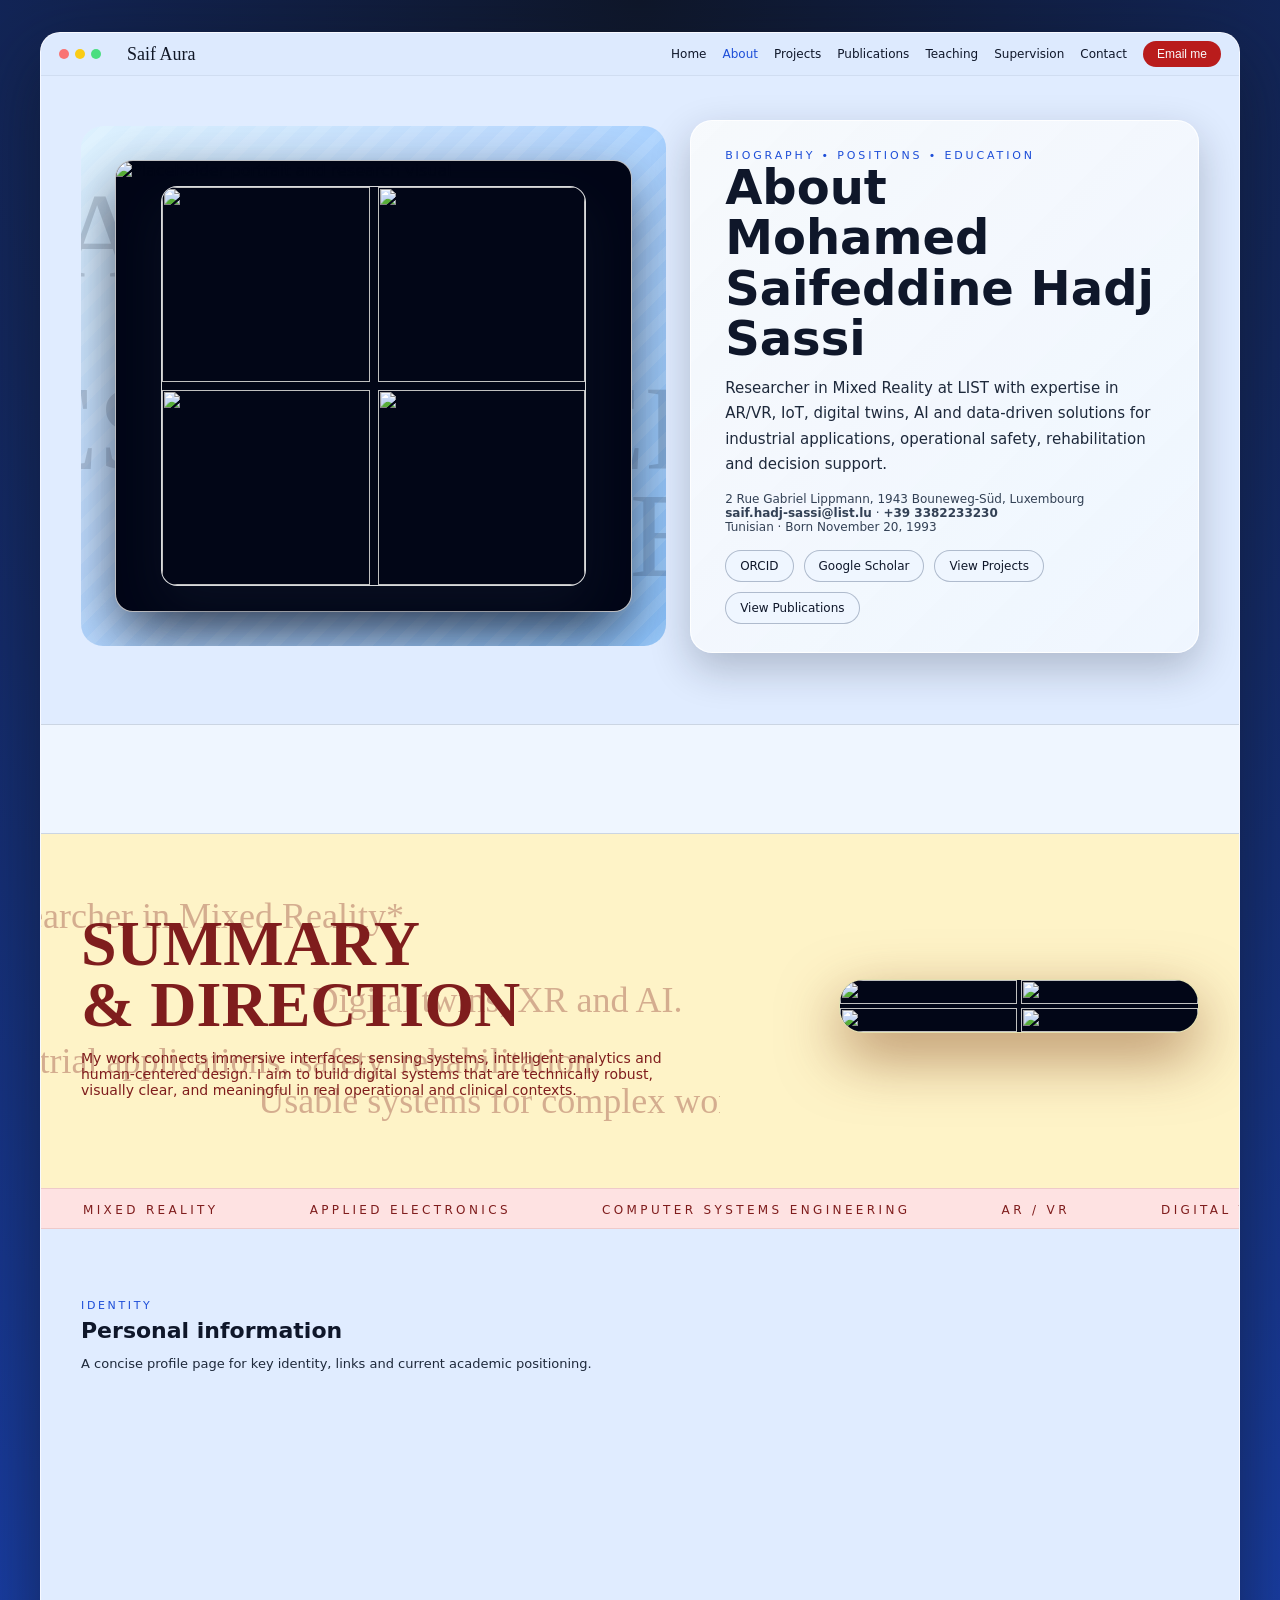
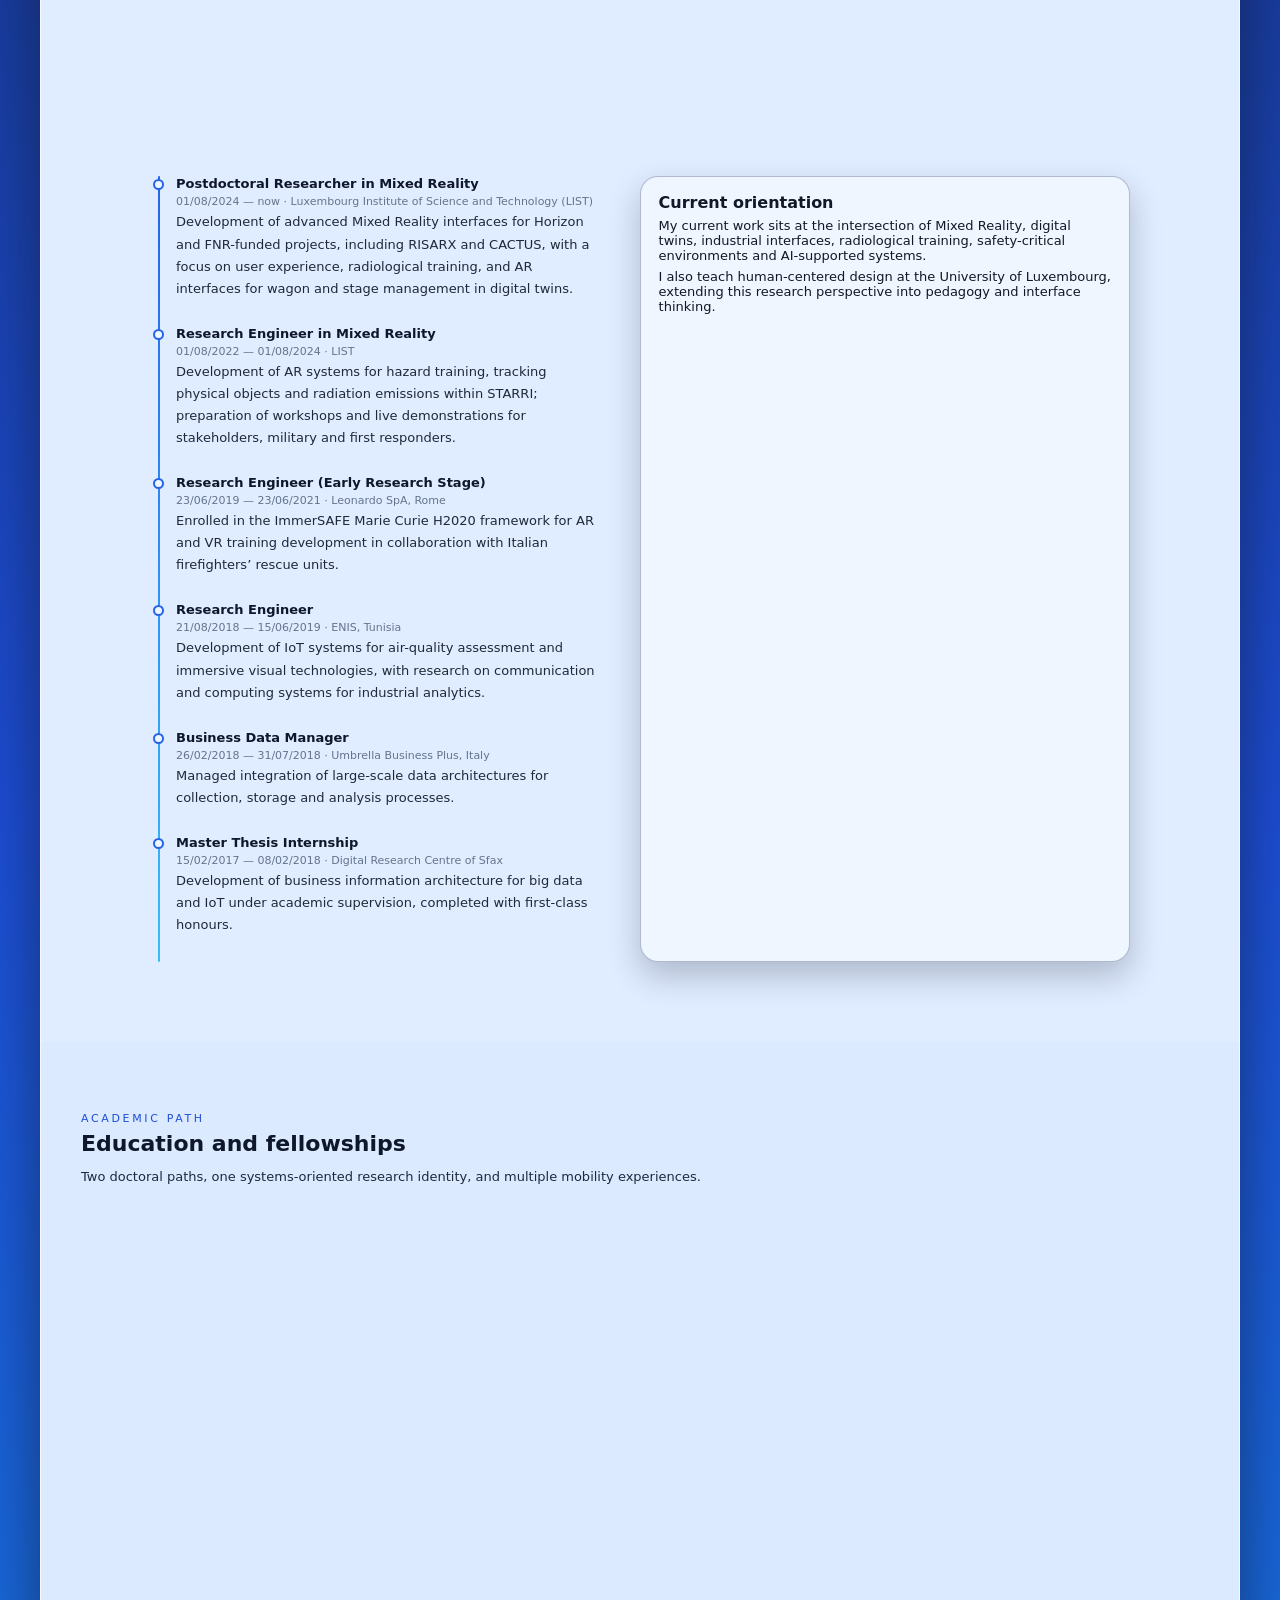
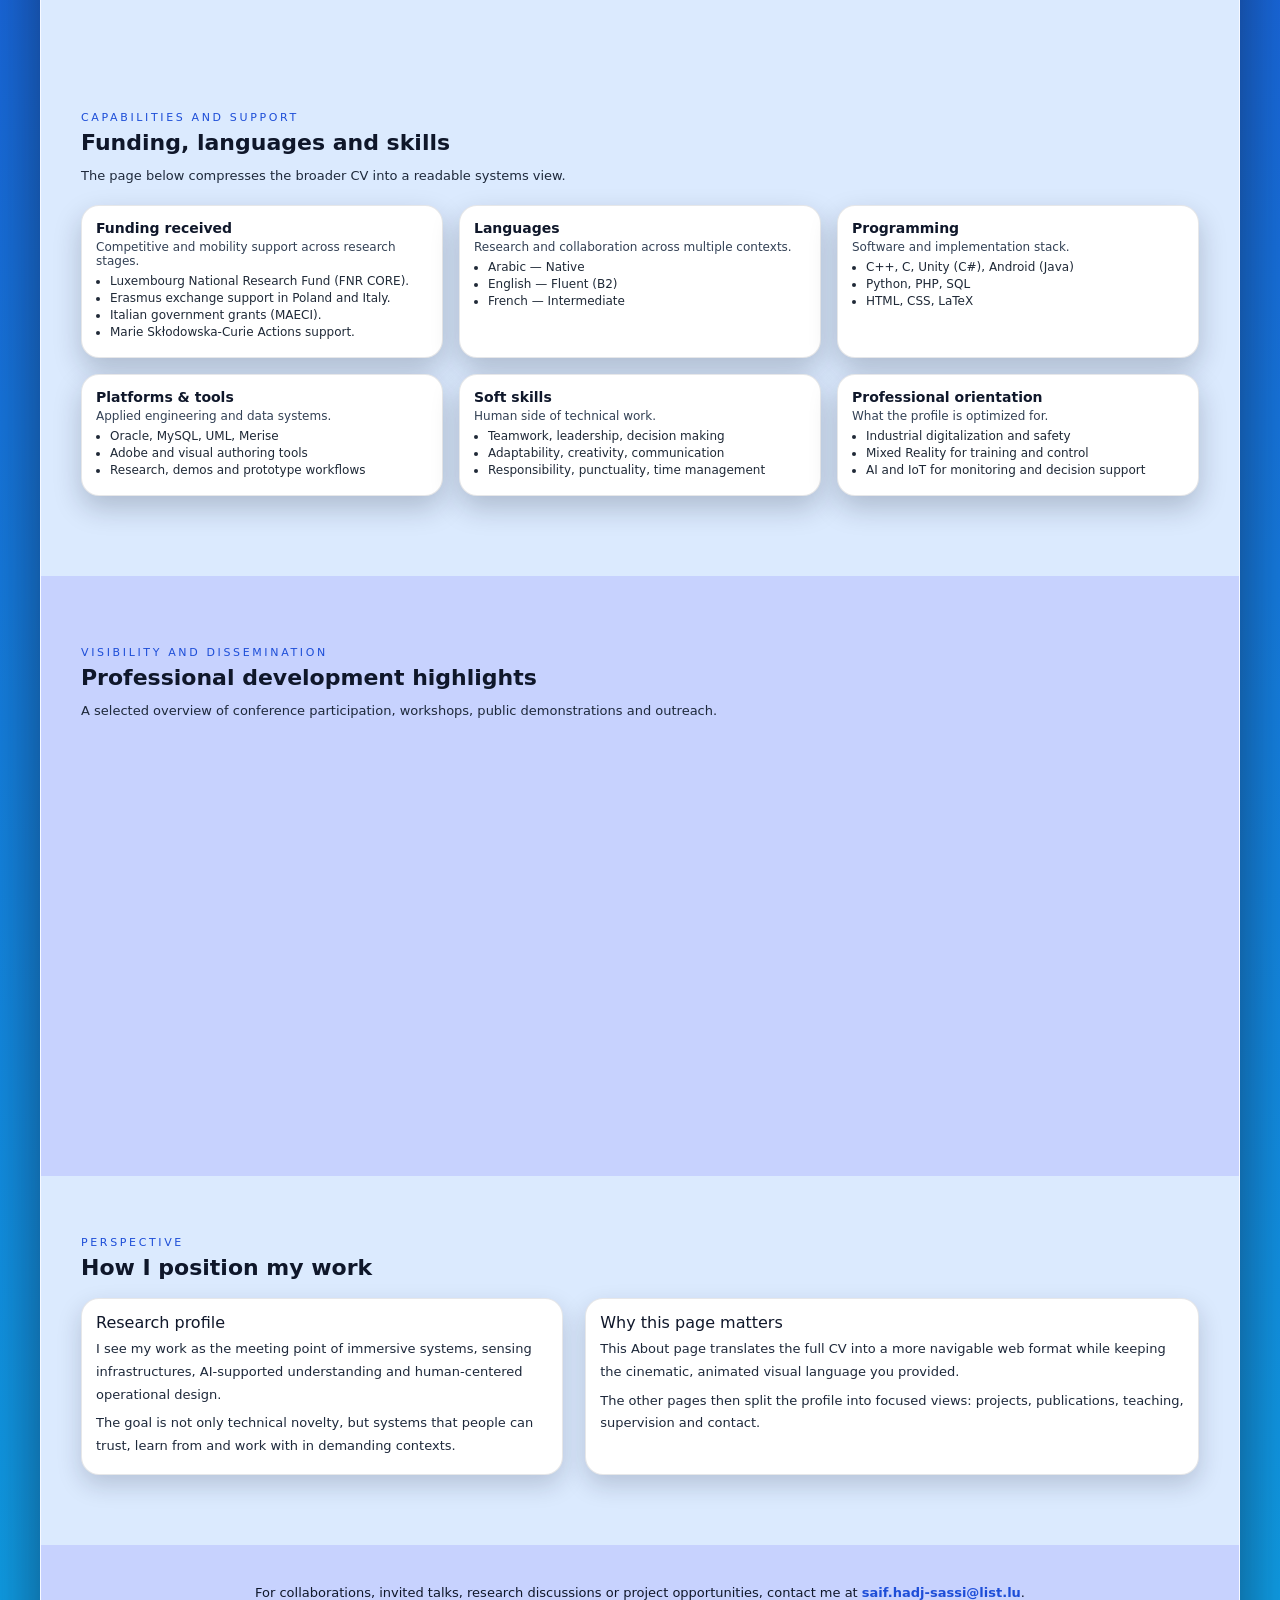
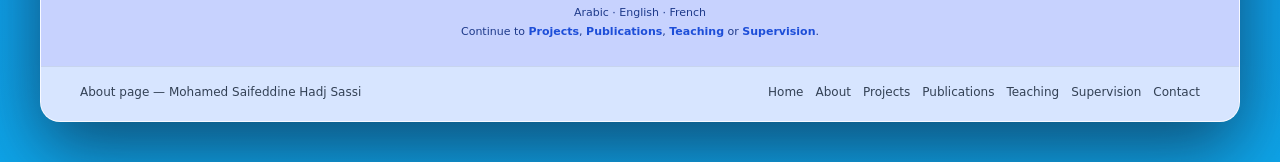
==== about.html @ 0104e34a "Add files via upload" ====
<!DOCTYPE html>
<html lang="en">
<head>
  <meta charset="UTF-8" />
  <title>About — Mohamed Saifeddine Hadj Sassi</title>
  <meta name="viewport" content="width=device-width, initial-scale=1" />
  <meta
    name="description"
    content="About Mohamed Saifeddine Hadj Sassi — biography, positions, education, fellowships, funding, skills, languages and professional development."
  />
  <link rel="stylesheet" href="style.css" />
</head>
<body>
  <div class="app-shell">
    <header>
      <div class="nav-left">
        <div class="window-dots">
          <div class="window-dot"></div>
          <div class="window-dot"></div>
          <div class="window-dot"></div>
        </div>
        <div class="logo">Saif Aura</div>
      </div>

      <div class="nav-right">
        <a class="nav-link" data-page="index.html" href="index.html">Home</a>
        <a class="nav-link active" data-page="about.html" href="about.html">About</a>
        <a class="nav-link" data-page="projects.html" href="projects.html">Projects</a>
        <a class="nav-link" data-page="publications.html" href="publications.html">Publications</a>
        <a class="nav-link" data-page="teaching.html" href="teaching.html">Teaching</a>
        <a class="nav-link" data-page="supervision.html" href="supervision.html">Supervision</a>
        <a class="nav-link" data-page="contact.html" href="contact.html">Contact</a>
        <button class="btn-nav" onclick="window.location.href='mailto:saif.hadj-sassi@list.lu'">Email me</button>
      </div>
    </header>

    <main>
      <!-- ====================================================
           PAGE HERO
      ==================================================== -->
      <section class="page-hero hero-option1">
        <div class="page-hero-inner">
          <div class="page-hero-left">
            <div class="hero-wave"></div>
            <div class="hero-stripes"></div>

            <div class="page-hero-words">
              <span>ABOUT</span>
              <span>RESEARCHER</span>
              <span>XR SYSTEMS</span>
            </div>

            <div class="page-hero-media">
              <img src="https://picsum.photos/1200/900?random=501" alt="Placeholder portrait and research visual" />
            </div>

            <div class="page-hero-collage">
              <img src="https://picsum.photos/600/400?random=502" alt="">
              <img src="https://picsum.photos/600/400?random=503" alt="">
              <img src="https://picsum.photos/600/400?random=504" alt="">
              <img src="https://picsum.photos/600/400?random=505" alt="">
            </div>
          </div>

          <div class="page-hero-right">
            <div class="hero-tag">BIOGRAPHY • POSITIONS • EDUCATION</div>
            <h1 class="page-hero-title">About Mohamed Saifeddine Hadj Sassi</h1>
            <p class="page-hero-subtitle">
              Researcher in Mixed Reality at LIST with expertise in AR/VR, IoT,
              digital twins, AI and data-driven solutions for industrial applications,
              operational safety, rehabilitation and decision support.
            </p>

            <div class="hero-meta" style="margin-top:14px;">
              2 Rue Gabriel Lippmann, 1943 Bouneweg-Süd, Luxembourg<br>
              <strong>saif.hadj-sassi@list.lu</strong> · <strong>+39 3382233230</strong><br>
              Tunisian · Born November 20, 1993
            </div>

            <div class="page-hero-actions">
              <a class="btn-soft" href="https://orcid.org/0000-0002-6147-6921" target="_blank" rel="noreferrer">ORCID</a>
              <a class="btn-soft" href="https://scholar.google.com/citations?user=34ktonkAAAAJ" target="_blank" rel="noreferrer">Google Scholar</a>
              <a class="btn-soft" href="projects.html">View Projects</a>
              <a class="btn-soft" href="publications.html">View Publications</a>
            </div>
          </div>
        </div>
      </section>

      <!-- ====================================================
           METRICS
      ==================================================== -->
      <section class="metric-strip">
        <div class="metric-strip-inner">
          <div class="metric-box reveal">
            <div class="metric-number">2</div>
            <div class="metric-label">PhD Degrees</div>
          </div>
          <div class="metric-box reveal">
            <div class="metric-number">LIST</div>
            <div class="metric-label">Current Institution</div>
          </div>
          <div class="metric-box reveal">
            <div class="metric-number">AR / VR</div>
            <div class="metric-label">Core Expertise</div>
          </div>
          <div class="metric-box reveal">
            <div class="metric-number">EU+</div>
            <div class="metric-label">International Mobility</div>
          </div>
        </div>
      </section>

      <!-- ====================================================
           STILLNESS / SUMMARY
      ==================================================== -->
      <section class="stillness-section">
        <div class="stillness-inner">
          <div class="stillness-text">
            <div class="stillness-bg-lines">
              <span class="bg-line">Researcher in Mixed Reality*</span>
              <span class="bg-line">Digital twins, XR and AI.</span>
              <span class="bg-line">Industrial applications, safety, rehabilitation.</span>
              <span class="bg-line">Usable systems for complex worlds.</span>
            </div>

            <h2 class="stillness-heading">
              SUMMARY<br>&amp; DIRECTION
            </h2>
            <p>
              My work connects immersive interfaces, sensing systems, intelligent analytics and
              human-centered design. I aim to build digital systems that are technically robust,
              visually clear, and meaningful in real operational and clinical contexts.
            </p>
          </div>

          <div class="stillness-collage">
            <div class="stillness-collage-inner">
              <img src="https://picsum.photos/600/600?random=506" alt="">
              <img src="https://picsum.photos/600/600?random=507" alt="">
              <img src="https://picsum.photos/600/600?random=508" alt="">
              <img src="https://picsum.photos/600/600?random=509" alt="">
            </div>
          </div>
        </div>
      </section>

      <!-- ====================================================
           MARQUEE
      ==================================================== -->
      <section class="marquee">
        <div class="marquee-track">
          <span>MIXED REALITY</span>
          <span>APPLIED ELECTRONICS</span>
          <span>COMPUTER SYSTEMS ENGINEERING</span>
          <span>AR / VR</span>
          <span>DIGITAL TWINS</span>
          <span>IOT</span>
          <span>AI</span>
          <span>INDUSTRIAL UX</span>
          <span>REHABILITATION</span>
          <span>SAFETY TRAINING</span>
        </div>
      </section>

      <!-- ====================================================
           PERSONAL INFO
      ==================================================== -->
      <section class="section-wrap">
        <div class="section-inner">
          <div class="section-eyebrow">Identity</div>
          <h2 class="section-title">Personal information</h2>
          <p class="section-sub">
            A concise profile page for key identity, links and current academic positioning.
          </p>

          <div class="content-grid-2">
            <article class="content-card reveal">
              <div class="card-kicker">Personal data</div>
              <h3>Profile</h3>
              <p><strong>Full name:</strong> Mohamed Saifeddine Hadj Sassi</p>
              <p><strong>Date of birth:</strong> November 20, 1993</p>
              <p><strong>Nationality:</strong> Tunisian</p>
              <p><strong>Current address:</strong> 2 Rue Gabriel Lippmann, 1943 Bouneweg-Süd, Luxembourg</p>
            </article>

            <article class="content-card reveal">
              <div class="card-kicker">Academic links</div>
              <h3>Online presence</h3>
              <p><strong>Email:</strong> <a href="mailto:saif.hadj-sassi@list.lu">saif.hadj-sassi@list.lu</a></p>
              <p><strong>Phone:</strong> <a href="tel:+393382233230">+39 3382233230</a></p>
              <p><strong>ORCID:</strong> <a href="https://orcid.org/0000-0002-6147-6921" target="_blank" rel="noreferrer">0000-0002-6147-6921</a></p>
              <p><strong>Google Scholar:</strong> <a href="https://scholar.google.com/citations?user=34ktonkAAAAJ" target="_blank" rel="noreferrer">Scholar profile</a></p>
            </article>
          </div>
        </div>
      </section>

      <!-- ====================================================
           POSITIONS
      ==================================================== -->
      <section class="timeline">
        <div class="timeline-inner">
          <div class="timeline-list">
            <div class="timeline-line"></div>

            <article class="timeline-item">
              <div class="timeline-dot"></div>
              <div class="timeline-title">Postdoctoral Researcher in Mixed Reality</div>
              <div class="timeline-meta">01/08/2024 — now · Luxembourg Institute of Science and Technology (LIST)</div>
              <div class="timeline-body">
                Development of advanced Mixed Reality interfaces for Horizon and FNR-funded projects,
                including RISARX and CACTUS, with a focus on user experience, radiological training,
                and AR interfaces for wagon and stage management in digital twins.
              </div>
            </article>

            <article class="timeline-item">
              <div class="timeline-dot"></div>
              <div class="timeline-title">Research Engineer in Mixed Reality</div>
              <div class="timeline-meta">01/08/2022 — 01/08/2024 · LIST</div>
              <div class="timeline-body">
                Development of AR systems for hazard training, tracking physical objects and radiation emissions
                within STARRI; preparation of workshops and live demonstrations for stakeholders, military and first responders.
              </div>
            </article>

            <article class="timeline-item">
              <div class="timeline-dot"></div>
              <div class="timeline-title">Research Engineer (Early Research Stage)</div>
              <div class="timeline-meta">23/06/2019 — 23/06/2021 · Leonardo SpA, Rome</div>
              <div class="timeline-body">
                Enrolled in the ImmerSAFE Marie Curie H2020 framework for AR and VR training development
                in collaboration with Italian firefighters’ rescue units.
              </div>
            </article>

            <article class="timeline-item">
              <div class="timeline-dot"></div>
              <div class="timeline-title">Research Engineer</div>
              <div class="timeline-meta">21/08/2018 — 15/06/2019 · ENIS, Tunisia</div>
              <div class="timeline-body">
                Development of IoT systems for air-quality assessment and immersive visual technologies,
                with research on communication and computing systems for industrial analytics.
              </div>
            </article>

            <article class="timeline-item">
              <div class="timeline-dot"></div>
              <div class="timeline-title">Business Data Manager</div>
              <div class="timeline-meta">26/02/2018 — 31/07/2018 · Umbrella Business Plus, Italy</div>
              <div class="timeline-body">
                Managed integration of large-scale data architectures for collection, storage and analysis processes.
              </div>
            </article>

            <article class="timeline-item">
              <div class="timeline-dot"></div>
              <div class="timeline-title">Master Thesis Internship</div>
              <div class="timeline-meta">15/02/2017 — 08/02/2018 · Digital Research Centre of Sfax</div>
              <div class="timeline-body">
                Development of business information architecture for big data and IoT under academic supervision,
                completed with first-class honours.
              </div>
            </article>
          </div>

          <aside class="timeline-aside">
            <h3>Current orientation</h3>
            <p>
              My current work sits at the intersection of Mixed Reality, digital twins,
              industrial interfaces, radiological training, safety-critical environments and AI-supported systems.
            </p>
            <p>
              I also teach human-centered design at the University of Luxembourg,
              extending this research perspective into pedagogy and interface thinking.
            </p>
          </aside>
        </div>
      </section>

      <!-- ====================================================
           EDUCATION & FELLOWSHIPS
      ==================================================== -->
      <section class="section-wrap alt-blue">
        <div class="section-inner">
          <div class="section-eyebrow">Academic path</div>
          <h2 class="section-title">Education and fellowships</h2>
          <p class="section-sub">
            Two doctoral paths, one systems-oriented research identity, and multiple mobility experiences.
          </p>

          <div class="content-grid-2">
            <article class="content-card reveal">
              <div class="card-kicker">Education</div>
              <h3>Doctoral and university studies</h3>
              <ul>
                <li><strong>PhD in Applied Electronics</strong> — University Roma Tre, Rome (2019–2023), topic: AR/VR systems in operative control rooms.</li>
                <li><strong>PhD in Computer Systems Engineering</strong> — University of Sfax (2018–2024), topic: IoT systems for indoor air-quality monitoring and assessment.</li>
                <li><strong>Master’s Degree in Enterprise Systems Engineering</strong> — High Institute of Computer Science and Multimedia of Sfax (2015–2018), first rank in graduating class.</li>
                <li><strong>Bachelor’s Degree in Computer Science and Multimedia</strong> — High Institute of Computer Science and Multimedia of Sfax (2012–2015).</li>
                <li><strong>Baccalaureate: Mathematics</strong> — Magida Boulila High School, Sfax (2009–2012).</li>
              </ul>
            </article>

            <article class="content-card reveal">
              <div class="card-kicker">Fellowships & mobility</div>
              <h3>International academic experiences</h3>
              <ul>
                <li><strong>Visiting Researcher</strong> — NTNU, Norway (2021), guidelines for AR/VR training systems for first responders.</li>
                <li><strong>Erasmus+ Exchange</strong> — Università degli Studi di Messina, Italy (2018).</li>
                <li><strong>Erasmus+ Exchange</strong> — Lublin University of Technology, Poland (2016–2017).</li>
              </ul>
              <div class="card-meta">
                These experiences shaped a research profile built across Luxembourg, Italy, Tunisia, Norway and Poland.
              </div>
            </article>
          </div>
        </div>
      </section>

      <!-- ====================================================
           FUNDING / LANGUAGES / SKILLS
      ==================================================== -->
      <section class="skills">
        <div class="skills-inner">
          <div class="section-eyebrow">Capabilities and support</div>
          <h2 class="section-title">Funding, languages and skills</h2>
          <p class="section-sub">
            The page below compresses the broader CV into a readable systems view.
          </p>

          <div class="skills-grid">
            <article class="skill-card">
              <div class="skill-title">Funding received</div>
              <div class="skill-sub">Competitive and mobility support across research stages.</div>
              <ul class="skill-bullets">
                <li>Luxembourg National Research Fund (FNR CORE).</li>
                <li>Erasmus exchange support in Poland and Italy.</li>
                <li>Italian government grants (MAECI).</li>
                <li>Marie Skłodowska-Curie Actions support.</li>
              </ul>
            </article>

            <article class="skill-card">
              <div class="skill-title">Languages</div>
              <div class="skill-sub">Research and collaboration across multiple contexts.</div>
              <ul class="skill-bullets">
                <li>Arabic — Native</li>
                <li>English — Fluent (B2)</li>
                <li>French — Intermediate</li>
              </ul>
            </article>

            <article class="skill-card">
              <div class="skill-title">Programming</div>
              <div class="skill-sub">Software and implementation stack.</div>
              <ul class="skill-bullets">
                <li>C++, C, Unity (C#), Android (Java)</li>
                <li>Python, PHP, SQL</li>
                <li>HTML, CSS, LaTeX</li>
              </ul>
            </article>

            <article class="skill-card">
              <div class="skill-title">Platforms & tools</div>
              <div class="skill-sub">Applied engineering and data systems.</div>
              <ul class="skill-bullets">
                <li>Oracle, MySQL, UML, Merise</li>
                <li>Adobe and visual authoring tools</li>
                <li>Research, demos and prototype workflows</li>
              </ul>
            </article>

            <article class="skill-card">
              <div class="skill-title">Soft skills</div>
              <div class="skill-sub">Human side of technical work.</div>
              <ul class="skill-bullets">
                <li>Teamwork, leadership, decision making</li>
                <li>Adaptability, creativity, communication</li>
                <li>Responsibility, punctuality, time management</li>
              </ul>
            </article>

            <article class="skill-card">
              <div class="skill-title">Professional orientation</div>
              <div class="skill-sub">What the profile is optimized for.</div>
              <ul class="skill-bullets">
                <li>Industrial digitalization and safety</li>
                <li>Mixed Reality for training and control</li>
                <li>AI and IoT for monitoring and decision support</li>
              </ul>
            </article>
          </div>
        </div>
      </section>

      <!-- ====================================================
           PROFESSIONAL DEVELOPMENT
      ==================================================== -->
      <section class="section-wrap alt-purple">
        <div class="section-inner">
          <div class="section-eyebrow">Visibility and dissemination</div>
          <h2 class="section-title">Professional development highlights</h2>
          <p class="section-sub">
            A selected overview of conference participation, workshops, public demonstrations and outreach.
          </p>

          <div class="list-stack">
            <article class="list-card reveal">
              <div class="list-card-title">Recent presentations and public-facing events</div>
              <div class="list-card-body">
                Presented sustainable smart house using AR at EduTrends in Luxembourg,
                serious-game AR work at the Science Festival, and RISARX at the Estonian Academy of Security Sciences.
              </div>
            </article>

            <article class="list-card reveal">
              <div class="list-card-title">Conference and workshop activity</div>
              <div class="list-card-body">
                Participation and presentations across IEEE VR, IWCMC, AICCSA, KES, ISNCC,
                EUVIP, TrainingXR, signal-processing summer schools and engineering education workshops.
              </div>
            </article>

            <article class="list-card reveal">
              <div class="list-card-title">Broader dissemination profile</div>
              <div class="list-card-body">
                Experience presenting research in fully virtual and in-person events across Europe,
                the Middle East and North Africa, combining technical dissemination with public engagement.
              </div>
            </article>
          </div>
        </div>
      </section>

      <!-- ====================================================
           EXTRAS
      ==================================================== -->
      <section class="extras">
        <div class="extras-inner">
          <div class="section-eyebrow">Perspective</div>
          <h2 class="section-title">How I position my work</h2>

          <div class="extras-grid">
            <article class="extras-box">
              <div class="extras-title">Research profile</div>
              <div class="extras-body">
                <p>
                  I see my work as the meeting point of immersive systems, sensing infrastructures,
                  AI-supported understanding and human-centered operational design.
                </p>
                <p>
                  The goal is not only technical novelty, but systems that people can trust,
                  learn from and work with in demanding contexts.
                </p>
              </div>
            </article>

            <article class="extras-box">
              <div class="extras-title">Why this page matters</div>
              <div class="extras-body">
                <p>
                  This About page translates the full CV into a more navigable web format while
                  keeping the cinematic, animated visual language you provided.
                </p>
                <p>
                  The other pages then split the profile into focused views: projects,
                  publications, teaching, supervision and contact.
                </p>
              </div>
            </article>
          </div>
        </div>
      </section>

      <!-- ====================================================
           CONTACT
      ==================================================== -->
      <section class="contact">
        <p>
          For collaborations, invited talks, research discussions or project opportunities,
          contact me at <a href="mailto:saif.hadj-sassi@list.lu">saif.hadj-sassi@list.lu</a>.
        </p>
        <p class="lang">Arabic · English · French</p>
        <p class="lang">
          Continue to <a href="projects.html">Projects</a>, <a href="publications.html">Publications</a>,
          <a href="teaching.html">Teaching</a> or <a href="supervision.html">Supervision</a>.
        </p>
      </section>
    </main>

    <footer class="site-footer">
      <div class="site-footer-inner">
        <div>
          About page — Mohamed Saifeddine Hadj Sassi
        </div>
        <div class="site-footer-nav">
          <a href="index.html">Home</a>
          <a href="about.html">About</a>
          <a href="projects.html">Projects</a>
          <a href="publications.html">Publications</a>
          <a href="teaching.html">Teaching</a>
          <a href="supervision.html">Supervision</a>
          <a href="contact.html">Contact</a>
        </div>
      </div>
    </footer>
  </div>

  <script src="https://cdnjs.cloudflare.com/ajax/libs/gsap/3.12.5/gsap.min.js"></script>
  <script src="https://cdnjs.cloudflare.com/ajax/libs/gsap/3.12.5/ScrollTrigger.min.js"></script>
  <script src="script.js"></script>
</body>
</html>
---- style.css ----
:root {
  --bg-alt: #e4f0ff;
  --accent: #2563eb;
  --accent-2: #1d4ed8;
  --text: #020617;
  --muted: #64748b;
  --card: #ffffff;
  --radius: 18px;
  --border-soft: rgba(15,23,42,0.1);
  --shell: #e5edff;
  --shell-top: #ddeafe;
  --section-blue: #e0ecff;
  --section-blue-2: #dbeafe;
  --section-purple: #c7d2fe;
  --section-warm: #fef3c7;
  --section-pink: #fee2e2;
  --danger: #b91c1c;
  --shadow-lg: 0 26px 70px rgba(15,23,42,0.6);
  --shadow-md: 0 18px 45px rgba(15,23,42,0.3);
  --shadow-sm: 0 10px 24px rgba(15,23,42,0.18);
}

* {
  margin: 0;
  padding: 0;
  box-sizing: border-box;
}

html { scroll-behavior: smooth; }

body {
  font-family: system-ui, -apple-system, BlinkMacSystemFont, "Segoe UI", sans-serif;
  background: radial-gradient(circle at top, #0f172a, #1d4ed8, #0ea5e9);
  color: var(--text);
  overflow-x: hidden;
}

a {
  color: inherit;
  text-decoration: none;
}

img,
video {
  max-width: 100%;
  display: block;
}

/* --------- Shell / fake window ---------- */

.app-shell {
  max-width: 1200px;
  margin: 32px auto 40px;
  border-radius: 20px;
  background: var(--shell);
  border: 1px solid rgba(255,255,255,0.7);
  box-shadow: var(--shadow-lg);
  overflow: hidden;
}

header {
  background: var(--shell-top);
  border-bottom: 1px solid rgba(15,23,42,0.06);
  padding: 8px 18px;
  display: flex;
  align-items: center;
  justify-content: space-between;
  font-size: 13px;
  position: sticky;
  top: 0;
  z-index: 50;
}

.window-dots {
  display: flex;
  gap: 6px;
  margin-right: 10px;
}

.window-dot {
  width: 10px;
  height: 10px;
  border-radius: 50%;
  background: #f97373;
}

.window-dot:nth-child(2) { background: #facc15; }
.window-dot:nth-child(3) { background: #4ade80; }

.nav-left,
.nav-right {
  display: flex;
  align-items: center;
  gap: 16px;
}

.logo {
  font-family: "Georgia", serif;
  font-size: 18px;
  color: #111827;
}

.nav-link {
  cursor: pointer;
  color: #0f172a;
  font-size: 12px;
  transition: 0.25s ease;
}

.nav-link:hover,
.nav-link.active {
  color: var(--accent-2);
}

.btn-nav {
  padding: 6px 14px;
  border-radius: 999px;
  border: none;
  cursor: pointer;
  font-size: 12px;
  background: var(--danger);
  color: #f9fafb;
  transition: 0.25s ease;
}

.btn-nav:hover {
  transform: translateY(-1px);
  filter: brightness(1.03);
}

main {
  background: var(--shell);
}

/* =========================================================
   GENERIC HERO LAYOUT (kept from your template)
========================================================= */

.hero-section {
  position: relative;
  height: 100vh;
  overflow: hidden;
  background: var(--section-blue);
}

.hero-inner {
  position: absolute;
  inset: 0;
  padding: 40px;
  display: grid;
  grid-template-columns: minmax(0, 1.2fr) minmax(0, 1.1fr);
  gap: 24px;
  align-items: center;
}

.hero-left {
  position: relative;
  height: 100%;
  overflow: hidden;
}

.hero-wave {
  position: absolute;
  inset: 0;
  background-image: radial-gradient(circle at 0 0, #e0f2fe 0, #bfdbfe 40%, #93c5fd 70%, #e0f2fe 100%);
  background-size: 140% 140%;
  filter: saturate(1.1);
}

.hero-stripes {
  position: absolute;
  inset: -18%;
  background-image:
    repeating-linear-gradient(
      135deg,
      rgba(255,255,255,0.32) 0,
      rgba(255,255,255,0.32) 10px,
      transparent 10px,
      transparent 22px
    );
  mix-blend-mode: soft-light;
  opacity: 0.7;
}

.hero-bg-words {
  position: absolute;
  inset: 0;
  pointer-events: none;
  overflow: hidden;
  font-family: "Georgia", serif;
  color: rgba(15,23,42,0.74);
  opacity: 0.22;
}

.hero-bg-words span {
  position: absolute;
  font-size: clamp(72px, 17vw, 130px);
  white-space: nowrap;
}

/* different placements so they feel like a maze */
.hero-option1 .hero-bg-words span:nth-child(1) { top: 8%; left: -4%; }
.hero-option1 .hero-bg-words span:nth-child(2) { top: 52%; left: 15%; }
.hero-option1 .hero-bg-words span:nth-child(3) { top: 30%; right: -12%; }

.hero-option2 .hero-bg-words span:nth-child(1) { top: 6%; left: -10%; }
.hero-option2 .hero-bg-words span:nth-child(2) { top: 50%; right: -18%; }
.hero-option2 .hero-bg-words span:nth-child(3) { top: 78%; left: 5%; }

.hero-option3 .hero-bg-words span:nth-child(1) { top: 10%; right: -6%; }
.hero-option3 .hero-bg-words span:nth-child(2) { top: 40%; left: -14%; }
.hero-option3 .hero-bg-words span:nth-child(3) { top: 75%; right: -18%; }

.hero-main-media {
  position: absolute;
  inset: 40px;
  border-radius: 18px;
  overflow: hidden;
  border: 1px solid rgba(255,255,255,0.75);
  box-shadow: 0 24px 55px rgba(15,23,42,0.65);
  background: #020617;
  transform-origin: center center;
}

.hero-main-media img,
.hero-main-media video {
  width: 100%;
  height: 100%;
  object-fit: cover;
  display: block;
}

.hero-grid-frame {
  position: absolute;
  inset: 55px 100px;
  display: grid;
  grid-template-columns: repeat(2, 1fr);
  grid-template-rows: repeat(2, 1fr);
  gap: 8px;
  border-radius: 16px;
  overflow: hidden;
  border: 1px solid rgba(255,255,255,0.9);
  box-shadow: 0 24px 55px rgba(15,23,42,0.7);
  background: #020617;
  opacity: 0;
  transform: scale(0.6) translateY(40px);
  z-index: 5;
}

.hero-grid-frame img {
  width: 100%;
  height: 100%;
  object-fit: cover;
  display: block;
}

.hero-right {
  position: relative;
  padding: 28px 34px;
  display: flex;
  flex-direction: column;
  gap: 12px;
  max-width: 520px;
  margin-left: auto;
  background: linear-gradient(135deg, rgba(248,250,252,0.9), rgba(239,246,255,0.98));
  border-radius: 22px;
  border: 1px solid rgba(255,255,255,0.9);
  box-shadow: 0 16px 40px rgba(15,23,42,0.24);
  z-index: 10;
}

.hero-tag {
  font-size: 11px;
  letter-spacing: 0.26em;
  text-transform: uppercase;
  color: var(--accent-2);
}

.hero-title {
  font-size: clamp(22px, 3vw, 26px);
  line-height: 1.25;
  color: #0f172a;
}

.hero-body {
  font-size: 14px;
  color: #1e293b;
}

.hero-meta {
  font-size: 12px;
  color: #334155;
}

.hero-chips {
  display: flex;
  flex-wrap: wrap;
  gap: 8px;
  margin-top: 4px;
}

.chip {
  font-size: 11px;
  padding: 4px 10px;
  border-radius: 999px;
  border: 1px solid rgba(148,163,184,0.7);
  background: #eff6ff;
  color: #0f172a;
}

.hero-scroll-hint {
  display: inline-flex;
  align-items: center;
  gap: 8px;
  margin-top: 10px;
  font-size: 12px;
  color: #0f172a;
}

.hero-scroll-circle {
  width: 26px;
  height: 26px;
  border-radius: 999px;
  border: 1px solid #9f1239;
  display: flex;
  align-items: center;
  justify-content: center;
  font-size: 16px;
  color: #9f1239;
}

/* =========================================================
   PAGE HERO (for about/projects/publications/teaching/supervision/contact)
========================================================= */

.page-hero {
  position: relative;
  min-height: 72vh;
  overflow: hidden;
  background: var(--section-blue);
}

.page-hero-inner {
  position: relative;
  padding: 44px 40px 50px;
  display: grid;
  grid-template-columns: minmax(0, 1.15fr) minmax(0, 1fr);
  gap: 24px;
  align-items: center;
}

.page-hero-left {
  position: relative;
  min-height: 520px;
  overflow: hidden;
  border-radius: 22px;
}

.page-hero-right {
  position: relative;
  padding: 28px 34px;
  background: linear-gradient(135deg, rgba(248,250,252,0.92), rgba(239,246,255,0.98));
  border-radius: 22px;
  border: 1px solid rgba(255,255,255,0.9);
  box-shadow: 0 16px 40px rgba(15,23,42,0.24);
  z-index: 10;
}

.page-hero-title {
  font-size: clamp(28px, 4vw, 48px);
  line-height: 1.05;
  color: #0f172a;
  margin-bottom: 12px;
}

.page-hero-subtitle {
  font-size: 15px;
  color: #1e293b;
  line-height: 1.7;
}

.page-hero-media {
  position: absolute;
  inset: 34px;
  border-radius: 18px;
  overflow: hidden;
  border: 1px solid rgba(255,255,255,0.75);
  box-shadow: 0 24px 55px rgba(15,23,42,0.65);
  background: #020617;
}

.page-hero-media img,
.page-hero-media video {
  width: 100%;
  height: 100%;
  object-fit: cover;
}

.page-hero-collage {
  position: absolute;
  inset: 60px 80px;
  display: grid;
  grid-template-columns: repeat(2,1fr);
  grid-template-rows: repeat(2,1fr);
  gap: 8px;
  border-radius: 16px;
  overflow: hidden;
  border: 1px solid rgba(255,255,255,0.85);
  box-shadow: 0 20px 50px rgba(15,23,42,0.55);
  background: #020617;
}

.page-hero-collage img {
  width: 100%;
  height: 100%;
  object-fit: cover;
}

.page-hero-words {
  position: absolute;
  inset: 0;
  pointer-events: none;
  overflow: hidden;
  font-family: "Georgia", serif;
  color: rgba(15,23,42,0.74);
  opacity: 0.22;
}

.page-hero-words span {
  position: absolute;
  font-size: clamp(70px, 14vw, 120px);
  white-space: nowrap;
}

.page-hero-words span:nth-child(1) { top: 8%; left: -4%; }
.page-hero-words span:nth-child(2) { top: 45%; right: -10%; }
.page-hero-words span:nth-child(3) { bottom: 8%; left: 10%; }

.page-hero-actions {
  display: flex;
  flex-wrap: wrap;
  gap: 10px;
  margin-top: 16px;
}

.btn-soft {
  display: inline-flex;
  align-items: center;
  justify-content: center;
  padding: 8px 14px;
  border-radius: 999px;
  font-size: 12px;
  border: 1px solid rgba(148,163,184,0.7);
  background: #eff6ff;
  color: #0f172a;
}

.btn-soft:hover {
  background: #dbeafe;
}

/* ---------------- FIRST TRANSITION SECTION ---------------- */

.stillness-section {
  position: relative;
  background: var(--section-warm);
  padding: 80px 40px 90px;
  overflow: hidden;
}

.stillness-inner {
  max-width: 1120px;
  margin: 0 auto;
  display: grid;
  grid-template-columns: minmax(0, 1.25fr) minmax(0, 1fr);
  gap: 40px;
  align-items: center;
}

.stillness-text {
  position: relative;
  font-family: "Georgia", serif;
  color: #7f1d1d;
}

.stillness-text h2 {
  font-size: clamp(40px, 6vw, 64px);
  line-height: 0.95;
  margin-bottom: 14px;
}

.stillness-text p {
  font-family: system-ui, -apple-system, BlinkMacSystemFont, "Segoe UI", sans-serif;
  font-size: 14px;
  color: #7f1d1d;
}

.stillness-bg-lines {
  position: absolute;
  inset: -40px;
  pointer-events: none;
  overflow: hidden;
  font-family: "Georgia", serif;
  color: #7f1d1d;
  opacity: 0.32;
}

.stillness-bg-lines span {
  position: absolute;
  white-space: nowrap;
  font-size: clamp(26px, 3.3vw, 36px);
}

.stillness-bg-lines span:nth-child(1) { top: 8%; left: -10%; }
.stillness-bg-lines span:nth-child(2) { top: 40%; left: 40%; }
.stillness-bg-lines span:nth-child(3) { top: 63%; left: -12%; }
.stillness-bg-lines span:nth-child(4) { top: 78%; left: 32%; }

.stillness-collage {
  position: relative;
  width: min(360px, 90vw);
  margin-left: auto;
  border-radius: 24px;
  overflow: hidden;
  box-shadow: 0 22px 60px rgba(120,53,15,0.55);
  border: 1px solid rgba(254,249,195,0.9);
  background: #020617;
  z-index: 5;
}

.stillness-collage-inner {
  display: grid;
  grid-template-columns: repeat(2,1fr);
  grid-template-rows: repeat(2,1fr);
  gap: 4px;
}

.stillness-collage-inner img {
  width: 100%;
  height: 100%;
  display: block;
  object-fit: cover;
}

/* ---- MARQUEE ---- */

.marquee {
  background: var(--section-pink);
  border-top: 1px solid rgba(127,29,29,0.12);
  border-bottom: 1px solid rgba(127,29,29,0.12);
  padding: 10px 0;
  overflow: hidden;
  white-space: nowrap;
  position: relative;
}

.marquee-track {
  display: inline-block;
  font-size: 12px;
  letter-spacing: 0.28em;
  text-transform: uppercase;
  color: #7f1d1d;
}

.marquee-track span {
  padding: 0 42px;
}

/* ---- GENERIC CONTENT SECTIONS ---- */

.section-wrap {
  padding: 70px 40px 90px;
  background: var(--section-blue);
}

.section-wrap.alt-blue {
  background: var(--section-blue-2);
}

.section-wrap.alt-purple {
  background: var(--section-purple);
}

.section-wrap.alt-warm {
  background: var(--section-warm);
}

.section-inner {
  max-width: 1120px;
  margin: 0 auto;
}

.section-eyebrow {
  font-size: 11px;
  letter-spacing: 0.24em;
  text-transform: uppercase;
  color: var(--accent-2);
  margin-bottom: 6px;
}

.section-title {
  font-size: 22px;
  margin-bottom: 10px;
  color: #0f172a;
}

.section-sub {
  font-size: 13px;
  color: #1e293b;
  max-width: 700px;
  line-height: 1.7;
}

.content-grid-2 {
  display: grid;
  grid-template-columns: repeat(2, minmax(0,1fr));
  gap: 18px;
  margin-top: 24px;
}

.content-grid-3 {
  display: grid;
  grid-template-columns: repeat(3, minmax(0,1fr));
  gap: 16px;
  margin-top: 18px;
}

.content-card {
  background: #ffffff;
  border-radius: var(--radius);
  border: 1px solid var(--border-soft);
  padding: 16px 16px 18px;
  font-size: 13px;
  color: #1e293b;
  box-shadow: 0 12px 28px rgba(15,23,42,0.22);
}

.content-card h3 {
  font-size: 16px;
  margin-bottom: 6px;
  color: #0f172a;
}

.content-card h4 {
  font-size: 14px;
  margin-bottom: 6px;
  color: #0f172a;
}

.content-card p {
  line-height: 1.75;
  margin-bottom: 8px;
}

.content-card p:last-child {
  margin-bottom: 0;
}

.content-card ul {
  padding-left: 18px;
  line-height: 1.7;
}

.content-card li + li {
  margin-top: 4px;
}

.card-kicker {
  font-size: 11px;
  letter-spacing: 0.18em;
  text-transform: uppercase;
  color: var(--accent);
  margin-bottom: 6px;
}

.card-meta {
  font-size: 12px;
  color: var(--muted);
  margin-top: 8px;
}

.card-chips {
  display: flex;
  flex-wrap: wrap;
  gap: 6px;
  margin-top: 10px;
}

.card-chip {
  padding: 4px 9px;
  border-radius: 999px;
  border: 1px solid rgba(148,163,184,0.9);
  font-size: 10px;
  color: #0f172a;
  background: #eff6ff;
}

/* ---- PROJECTS – PINNED BIG SLIDER ---- */

.projects {
  background: var(--section-blue);
  padding: 70px 40px 90px;
}

.projects-inner {
  max-width: 1120px;
  margin: 0 auto;
}

.projects-pin {
  position: relative;
  margin-top: 26px;
  height: min(480px, 70vh);
}

.projects-viewport {
  position: absolute;
  inset: 0;
  display: flex;
  align-items: center;
  justify-content: center;
  perspective: 1200px;
}

.project-slide {
  position: absolute;
  width: min(520px, 92vw);
  height: min(320px, 60vh);
  border-radius: 24px;
  background: #ffffff;
  box-shadow: 0 22px 60px rgba(15,23,42,0.45);
  border: 1px solid rgba(148,163,184,0.8);
  overflow: hidden;
  display: grid;
  grid-template-columns: 1.2fr 1fr;
  transform-origin: center center;
  opacity: 0;
  transform: scale(0.8);
}

.project-slide.is-initial {
  opacity: 1;
  transform: scale(1);
  z-index: 5;
}

.project-media {
  position: relative;
  overflow: hidden;
}

.project-media img,
.project-media video {
  width: 100%;
  height: 100%;
  object-fit: cover;
  display: block;
}

.project-body {
  padding: 16px 16px 18px;
  font-size: 13px;
  color: #1e293b;
  display: flex;
  flex-direction: column;
  justify-content: space-between;
  background: linear-gradient(135deg,#eff6ff,#f9fafb);
}

.project-kicker {
  font-size: 11px;
  letter-spacing: 0.18em;
  text-transform: uppercase;
  color: var(--accent);
  margin-bottom: 4px;
}

.project-title {
  font-size: 16px;
  font-weight: 600;
  color: #0f172a;
  margin-bottom: 6px;
}

.project-meta {
  font-size: 11px;
  color: #6b7280;
  margin-top: 8px;
}

.project-chips {
  display: flex;
  flex-wrap: wrap;
  gap: 6px;
  margin-top: 6px;
}

.project-chip {
  padding: 3px 8px;
  border-radius: 999px;
  border: 1px solid rgba(148,163,184,0.9);
  font-size: 10px;
  color: #0f172a;
  background: #eff6ff;
}

/* ---- SKILLS GRID ---- */

.skills {
  background: var(--section-blue-2);
  padding: 70px 40px 80px;
}

.skills-inner {
  max-width: 1120px;
  margin: 0 auto;
}

.skills-grid {
  display: grid;
  grid-template-columns: repeat(3,minmax(0,1fr));
  gap: 16px;
  margin-top: 18px;
}

.skill-card {
  background: #ffffff;
  border-radius: var(--radius);
  border: 1px solid var(--border-soft);
  padding: 14px 14px 18px;
  font-size: 13px;
  color: #1e293b;
  box-shadow: 0 12px 28px rgba(15,23,42,0.22);
}

.skill-title {
  font-size: 14px;
  font-weight: 600;
  margin-bottom: 4px;
  color: #0f172a;
}

.skill-sub {
  font-size: 12px;
  color: #334155;
  margin-bottom: 6px;
}

.skill-bullets {
  padding-left: 14px;
  font-size: 12px;
  color: #1f2937;
}

.skill-bullets li + li { margin-top: 3px; }

/* ---- FLOATING KEYWORDS ---- */

.keywords {
  background: var(--section-purple);
  padding: 52px 40px 60px;
  position: relative;
  overflow: hidden;
}

.keywords-inner {
  max-width: 1120px;
  margin: 0 auto;
  position: relative;
  min-height: 220px;
}

.keywords-title {
  font-size: 18px;
  margin-bottom: 6px;
  color: #0f172a;
}

.keywords-sub {
  font-size: 13px;
  color: #1f2937;
  max-width: 520px;
}

.keyword {
  position: absolute;
  font-family: "Georgia", serif;
  font-size: clamp(24px, 4vw, 36px);
  color: rgba(15,23,42,0.78);
  pointer-events: none;
  white-space: nowrap;
}

.keyword:nth-of-type(1) { top: 28%; left: 58%; }
.keyword:nth-of-type(2) { top: 60%; left: 12%; }
.keyword:nth-of-type(3) { top: 70%; left: 52%; }
.keyword:nth-of-type(4) { top: 18%; left: 10%; }

/* ---- TIMELINE ---- */

.timeline {
  background: var(--section-blue);
  padding: 70px 40px 80px;
}

.timeline-inner {
  max-width: 980px;
  margin: 0 auto;
  display: grid;
  grid-template-columns: minmax(0, 1.1fr) minmax(0, 1.2fr);
  gap: 40px;
}

.timeline-list {
  position: relative;
  padding-left: 26px;
  font-size: 13px;
  color: #1f2937;
}

.timeline-line {
  position: absolute;
  left: 8px;
  top: 0;
  bottom: 0;
  width: 2px;
  background: linear-gradient(to bottom,#2563eb,#38bdf8);
  border-radius: 999px;
}

.timeline-item {
  position: relative;
  margin-bottom: 26px;
}

.timeline-dot {
  position: absolute;
  left: -23px;
  top: 3px;
  width: 11px;
  height: 11px;
  border-radius: 50%;
  border: 2px solid #2563eb;
  background: #eff6ff;
}

.timeline-title {
  font-weight: 600;
  color: #0f172a;
  margin-bottom: 4px;
}

.timeline-meta {
  font-size: 11px;
  color: #64748b;
  margin-bottom: 3px;
}

.timeline-body {
  font-size: 13px;
  color: #1f2937;
  line-height: 1.7;
}

.timeline-aside {
  font-size: 13px;
  color: #111827;
  background: #eff6ff;
  border-radius: 18px;
  padding: 16px 18px 18px;
  border: 1px solid rgba(148,163,184,0.7);
  box-shadow: 0 14px 32px rgba(15,23,42,0.24);
}

.timeline-aside h3 {
  font-size: 16px;
  margin-bottom: 6px;
}

.timeline-aside p + p {
  margin-top: 6px;
}

/* ---- TABLE-LIKE LISTS FOR PUBLICATIONS / TEACHING / SUPERVISION ---- */

.list-stack {
  display: grid;
  gap: 16px;
  margin-top: 18px;
}

.list-card {
  background: #ffffff;
  border-radius: 18px;
  border: 1px solid var(--border-soft);
  padding: 16px 18px;
  box-shadow: 0 12px 28px rgba(15,23,42,0.16);
  color: #1e293b;
}

.list-card-title {
  font-size: 16px;
  font-weight: 600;
  color: #0f172a;
  margin-bottom: 6px;
}

.list-card-meta {
  font-size: 12px;
  color: var(--muted);
  margin-bottom: 8px;
}

.list-card-body {
  font-size: 13px;
  line-height: 1.75;
}

.list-card-links {
  display: flex;
  flex-wrap: wrap;
  gap: 8px;
  margin-top: 10px;
}

.list-link {
  display: inline-flex;
  align-items: center;
  padding: 6px 10px;
  border-radius: 999px;
  background: #eff6ff;
  border: 1px solid rgba(148,163,184,0.9);
  font-size: 11px;
  color: #0f172a;
}

/* ---- METRIC STRIP ---- */

.metric-strip {
  background: #eff6ff;
  border-top: 1px solid rgba(148,163,184,0.4);
  border-bottom: 1px solid rgba(148,163,184,0.4);
  padding: 18px 40px;
}

.metric-strip-inner {
  max-width: 1120px;
  margin: 0 auto;
  display: grid;
  grid-template-columns: repeat(4, minmax(0,1fr));
  gap: 14px;
}

.metric-box {
  background: rgba(255,255,255,0.7);
  border: 1px solid rgba(148,163,184,0.5);
  border-radius: 18px;
  padding: 14px;
  text-align: center;
}

.metric-number {
  font-size: 22px;
  font-weight: 700;
  color: #0f172a;
}

.metric-label {
  margin-top: 4px;
  font-size: 11px;
  letter-spacing: 0.12em;
  text-transform: uppercase;
  color: #475569;
}

/* ---- EXTRAS ---- */

.extras {
  background: var(--section-blue-2);
  padding: 60px 40px 70px;
}

.extras-inner {
  max-width: 1120px;
  margin: 0 auto;
}

.extras-grid {
  display: grid;
  grid-template-columns: minmax(0, 1.1fr) minmax(0, 1.4fr);
  gap: 22px;
  margin-top: 18px;
}

.extras-box {
  background: #ffffff;
  border-radius: var(--radius);
  border: 1px solid var(--border-soft);
  padding: 14px 14px 16px;
  font-size: 13px;
  color: #1e293b;
  box-shadow: var(--shadow-sm);
}

.extras-title {
  font-size: 16px;
  margin-bottom: 6px;
  color: #0f172a;
}

.extras-body p {
  line-height: 1.75;
}

.extras-body p + p {
  margin-top: 6px;
}

/* ---- CONTACT ---- */

.contact {
  background: var(--section-purple);
  padding: 40px 32px 28px;
  font-size: 13px;
  color: #0f172a;
  text-align: center;
}

.contact a {
  color: var(--accent-2);
  font-weight: 600;
}

.lang {
  margin-top: 6px;
  font-size: 11px;
  color: #1e3a8a;
}

/* =====================================================
   MAZE JOURNEY STYLES (DOWN / RIGHT PATH)
===================================================== */

#journeyWrapper {
  position: relative;
  height: 100vh;
  overflow: hidden;
  background: var(--shell);
}

.scenes {
  position: relative;
  width: 100%;
  height: 100%;
  overflow: hidden;
}

.scenes-inner {
  position: absolute;
  inset: 0;
  will-change: transform;
  transform-origin: center center;
}

.scene {
  position: absolute;
  width: 100%;
  height: 100%;
  display: grid;
  grid-template-columns: minmax(0, 1.2fr) minmax(0, 1.1fr);
  overflow: hidden;
}

.scene-left {
  position: relative;
  overflow: hidden;
}

.wave-bg {
  position: absolute;
  inset: 0;
  background-image: radial-gradient(circle at 0 0, #e0f2fe 0, #bfdbfe 40%, #93c5fd 70%, #e0f2fe 100%);
  background-size: 140% 140%;
  filter: saturate(1.15);
}

.wave-overlay {
  position: absolute;
  inset: -20%;
  background-image:
    repeating-linear-gradient(
      135deg,
      rgba(255,255,255,0.25) 0,
      rgba(255,255,255,0.25) 10px,
      transparent 10px,
      transparent 20px
    );
  mix-blend-mode: soft-light;
  opacity: 0.8;
}

.scene-right {
  position: relative;
  padding: 40px 40px 40px 32px;
  display: flex;
  flex-direction: column;
  justify-content: center;
  gap: 14px;
}

.scene-tag {
  font-size: 11px;
  letter-spacing: 0.22em;
  text-transform: uppercase;
  color: var(--accent);
}

.scene-title {
  font-size: 26px;
  line-height: 1.2;
  color: #0f172a;
}

.scene-body {
  font-size: 14px;
  color: #1e293b;
  max-width: 430px;
}

.scene-meta {
  font-size: 12px;
  color: #334155;
}

.chips-maze {
  display: flex;
  flex-wrap: wrap;
  gap: 8px;
  margin-top: 6px;
}

.chip-maze {
  font-size: 11px;
  padding: 4px 10px;
  border-radius: 999px;
  background: rgba(255,255,255,0.9);
  border: 1px solid rgba(15,23,42,0.08);
  color: #0f172a;
}

.hero-big-word {
  font-size: clamp(46px, 10vw, 80px);
  font-family: "Georgia", serif;
  letter-spacing: 0.18em;
  color: #7c2d12;
  text-transform: uppercase;
  line-height: 0.95;
}

.hero-big-word span {
  display: block;
}

.hero-pill {
  margin-top: 18px;
  font-size: 13px;
  color: #7c2d12;
  max-width: 360px;
}

.hero-media,
.scene-media {
  position: absolute;
  inset: 40px;
  border-radius: 16px;
  overflow: hidden;
  box-shadow: 0 18px 45px rgba(15,23,42,0.55);
  border: 1px solid rgba(255,255,255,0.7);
  background: #020617;
}

.hero-media img,
.hero-media video,
.scene-media img,
.scene-media video {
  width: 100%;
  height: 100%;
  object-fit: cover;
  display: block;
}

.scene-list {
  font-size: 13px;
  color: #1e293b;
  margin-top: 4px;
  padding-left: 16px;
  line-height: 1.7;
}

.scene-list li + li { margin-top: 4px; }

.collage {
  position: absolute;
  inset: 60px 80px;
  display: grid;
  grid-template-columns: repeat(2, 1fr);
  grid-template-rows: repeat(2, 1fr);
  gap: 8px;
  border-radius: 12px;
  overflow: hidden;
  border: 1px solid rgba(255,255,255,0.8);
  box-shadow: 0 18px 45px rgba(15,23,42,0.55);
  background: #020617;
}

.collage img {
  width: 100%;
  height: 100%;
  object-fit: cover;
  display: block;
}

.scene-words-collage .scene-right {
  align-items: flex-start;
}

.floating-words {
  position: absolute;
  inset: 10% -40%;
  font-family: "Georgia", serif;
  font-size: 42px;
  color: rgba(124,45,18,0.36);
  line-height: 1.2;
  pointer-events: none;
  transform: rotate(-8deg);
}

.floating-words span {
  display: block;
  margin-bottom: 8px;
}

/* ---- FOOTER ---- */

.site-footer {
  background: #d7e5ff;
  padding: 18px 24px 22px;
  border-top: 1px solid rgba(15,23,42,0.08);
}

.site-footer-inner {
  max-width: 1120px;
  margin: 0 auto;
  display: flex;
  gap: 18px;
  align-items: center;
  justify-content: space-between;
  flex-wrap: wrap;
  font-size: 12px;
  color: #334155;
}

.site-footer-nav {
  display: flex;
  flex-wrap: wrap;
  gap: 12px;
}

/* ---- REVEAL UTILITY ---- */

.reveal {
  opacity: 0;
  transform: translateY(28px);
}

.reveal.in {
  opacity: 1;
  transform: translateY(0);
  transition: 0.8s ease;
}

/* =====================================================
   RESPONSIVE
===================================================== */

@media (max-width: 900px) {
  .hero-inner,
  .page-hero-inner {
    grid-template-columns: minmax(0,1fr);
    padding: 24px 18px 34px;
    row-gap: 16px;
  }

  .hero-left,
  .page-hero-left {
    min-height: 260px;
  }

  .hero-main-media,
  .page-hero-media {
    inset: 30px 26px;
  }

  .hero-grid-frame,
  .page-hero-collage {
    inset: 42px 54px;
  }

  .hero-right,
  .page-hero-right {
    margin: 0 auto;
    max-width: none;
  }

  .stillness-inner {
    grid-template-columns: minmax(0,1fr);
    gap: 26px;
  }

  .stillness-collage {
    margin: 0 auto;
  }

  .projects,
  .skills,
  .keywords,
  .timeline,
  .extras,
  .section-wrap {
    padding-inline: 20px;
  }

  .projects-pin {
    height: auto;
  }

  .project-slide {
    position: relative;
    width: 100%;
    height: auto;
    grid-template-columns: minmax(0,1fr);
  }

  .project-media {
    height: 180px;
  }

  .skills-grid,
  .content-grid-3 {
    grid-template-columns: repeat(2,minmax(0,1fr));
  }

  .timeline-inner,
  .extras-grid,
  .content-grid-2 {
    grid-template-columns: minmax(0,1fr);
  }

  .metric-strip-inner {
    grid-template-columns: repeat(2, minmax(0,1fr));
  }

  /* Maze scenes on tablet */
  .scene {
    grid-template-columns: minmax(0, 1fr);
  }

  .scene-left {
    min-height: 240px;
  }

  .scene-right {
    padding: 26px 20px 32px;
  }

  .hero-media,
  .scene-media {
    inset: 26px;
  }

  .collage {
    inset: 40px;
  }
}

@media (max-width: 640px) {
  header {
    flex-direction: column;
    align-items: flex-start;
    gap: 6px;
  }

  .nav-right,
  .nav-left {
    flex-wrap: wrap;
  }

  .hero-main-media,
  .page-hero-media {
    inset: 24px 18px;
  }

  .hero-grid-frame,
  .page-hero-collage {
    inset: 36px 42px;
  }

  .hero-right,
  .page-hero-right {
    padding: 20px 18px;
  }

  .skills-grid,
  .content-grid-3,
  .metric-strip-inner {
    grid-template-columns: minmax(0,1fr);
  }

  .section-title,
  .scene-title {
    font-size: 20px;
  }

  .page-hero-title {
    font-size: 28px;
  }
}

/* Full mobile – disable maze pinning, stack vertically */
@media (max-width: 767px) {
  #journeyWrapper {
    height: auto;
  }

  .scenes {
    position: static;
    height: auto;
    overflow: visible;
  }

  .scenes-inner {
    position: static;
    transform: none !important;
  }

  .scene {
    position: relative;
    transform: none !important;
  }

  .hero-big-word {
    letter-spacing: 0.12em;
  }

  body {
    overflow-x: hidden;
  }
}
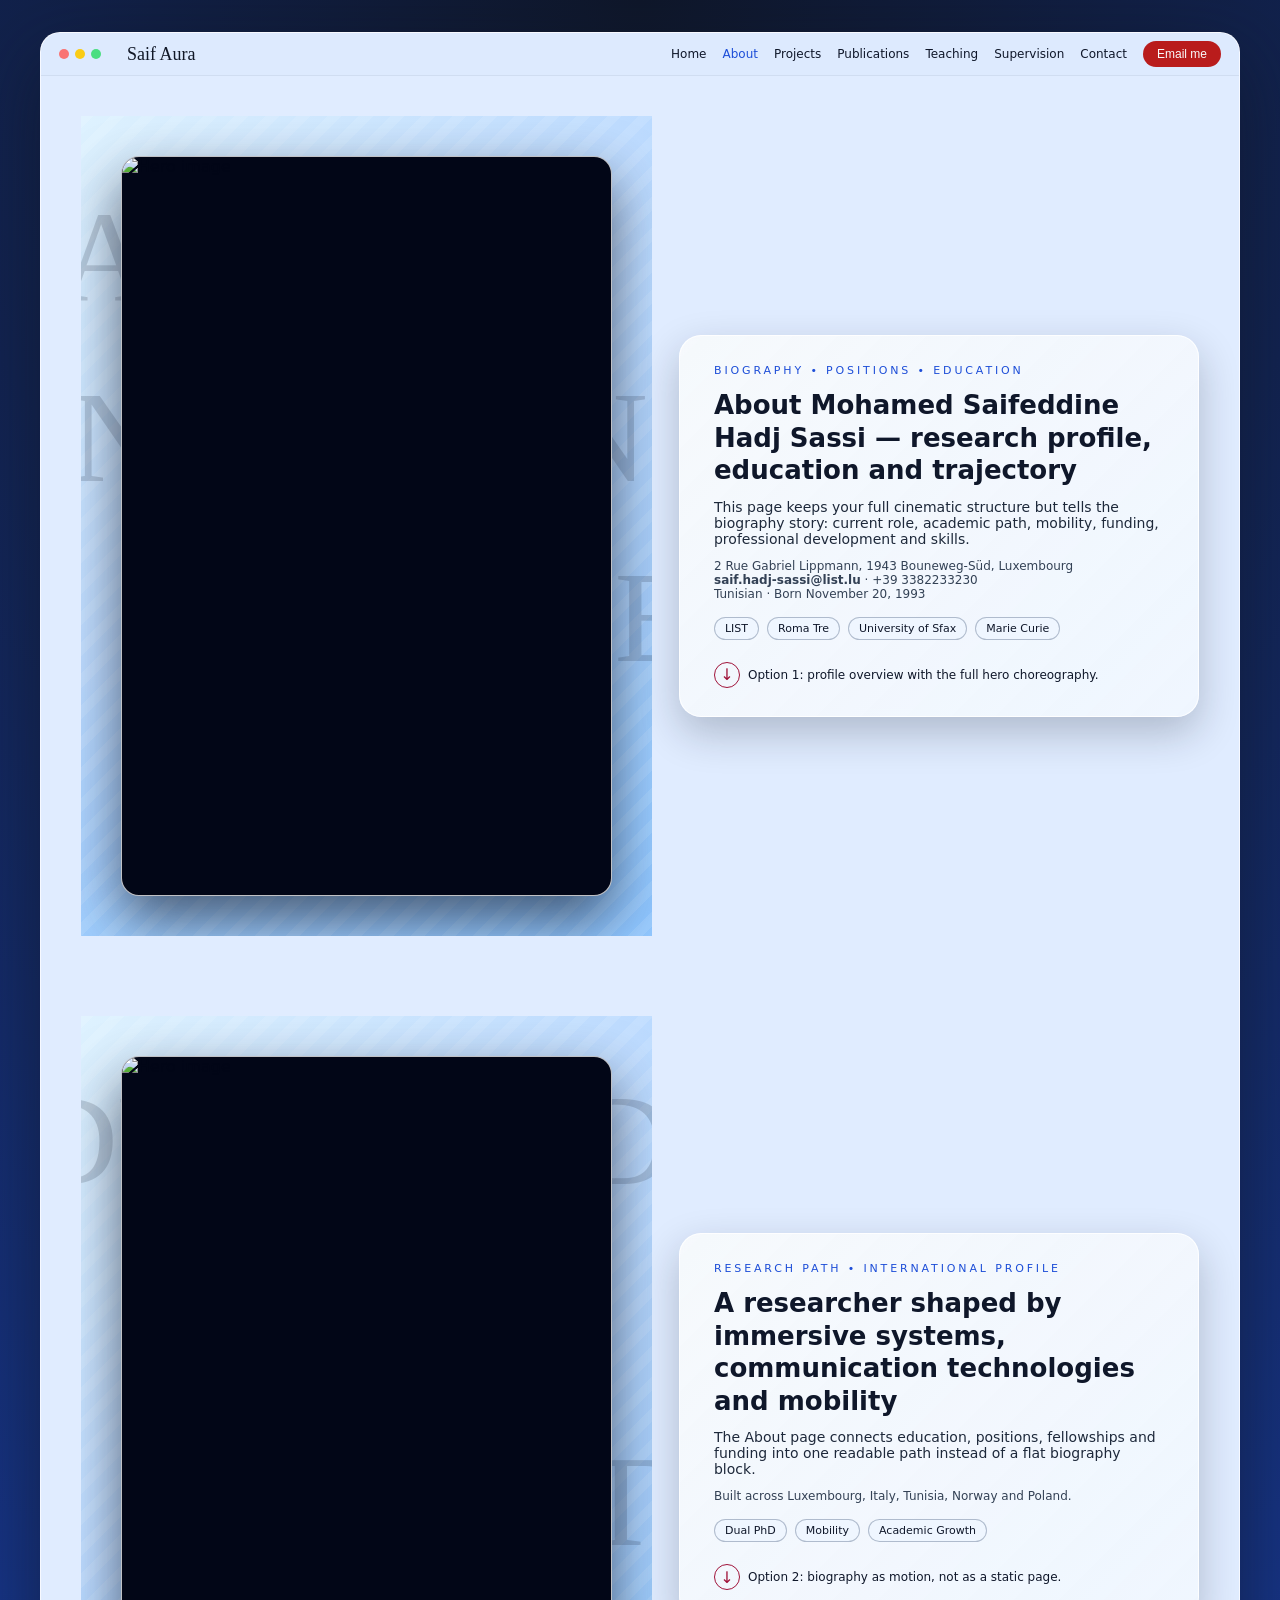
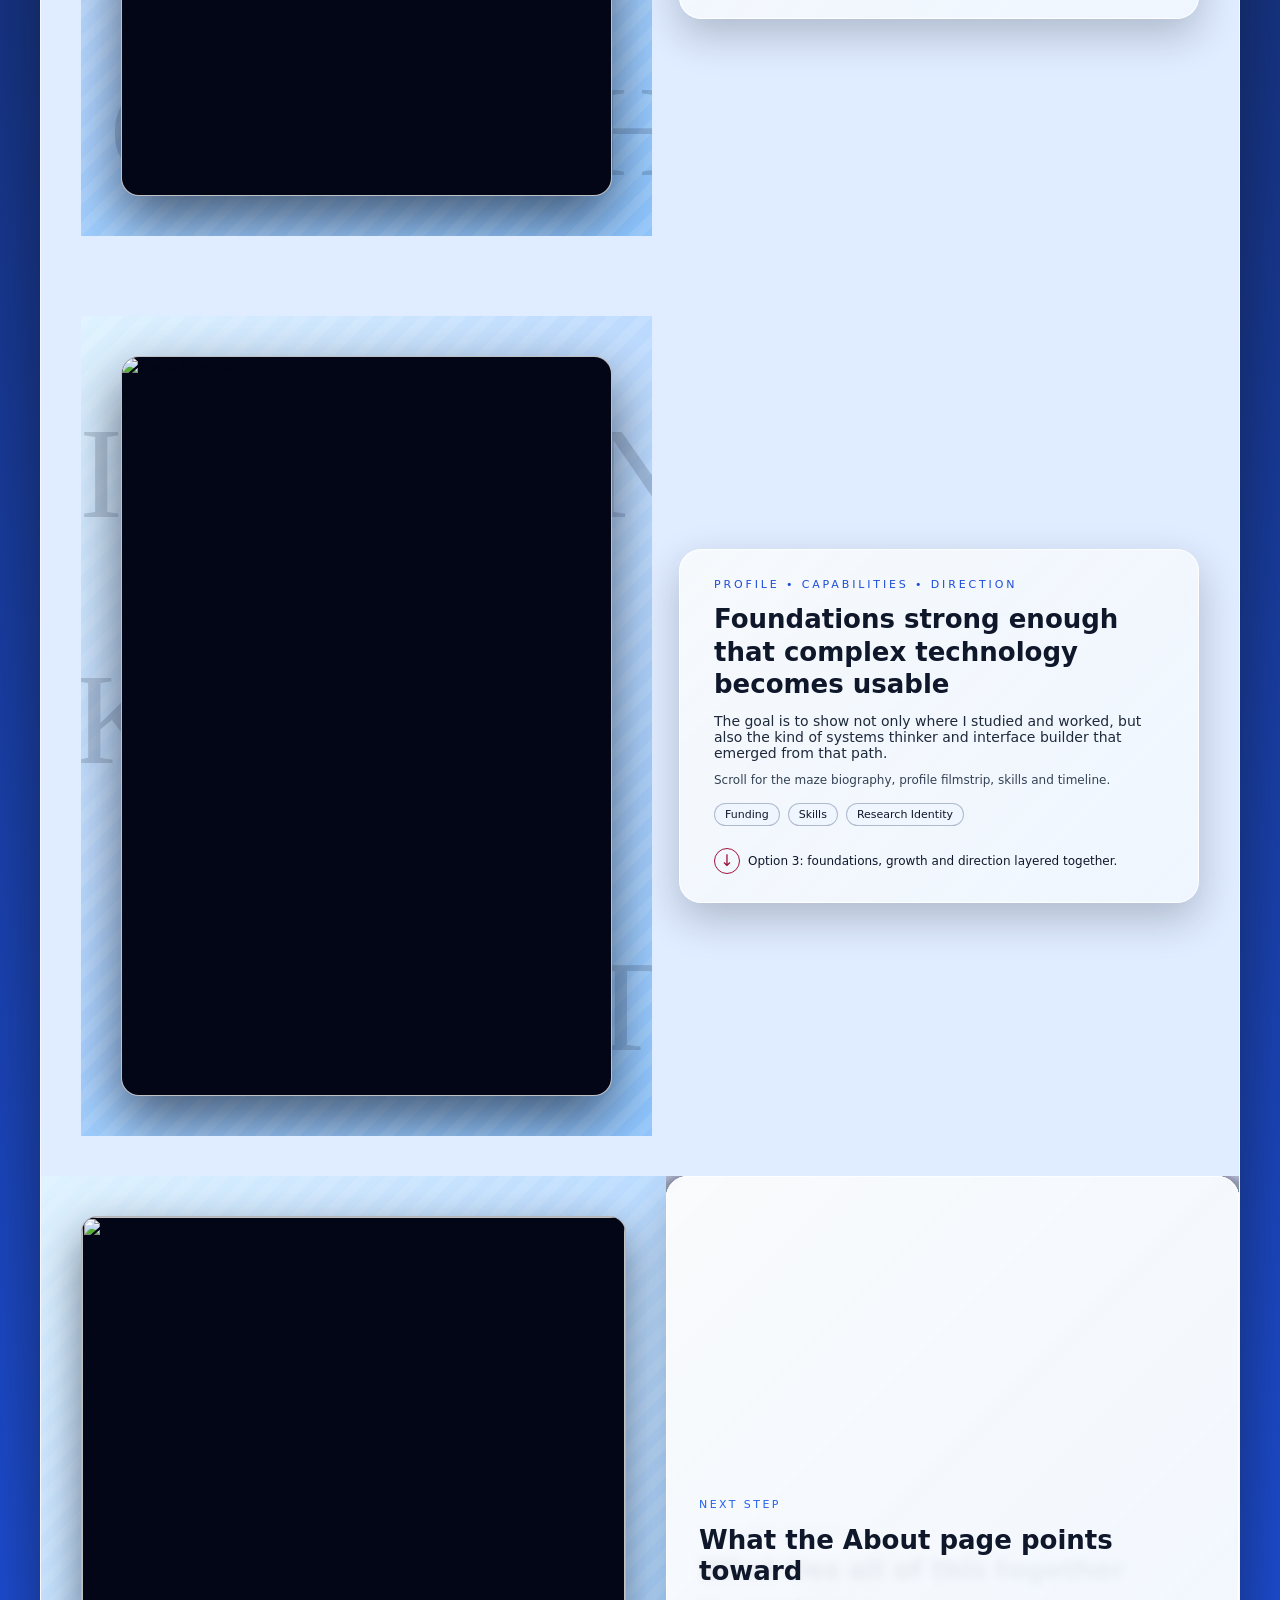
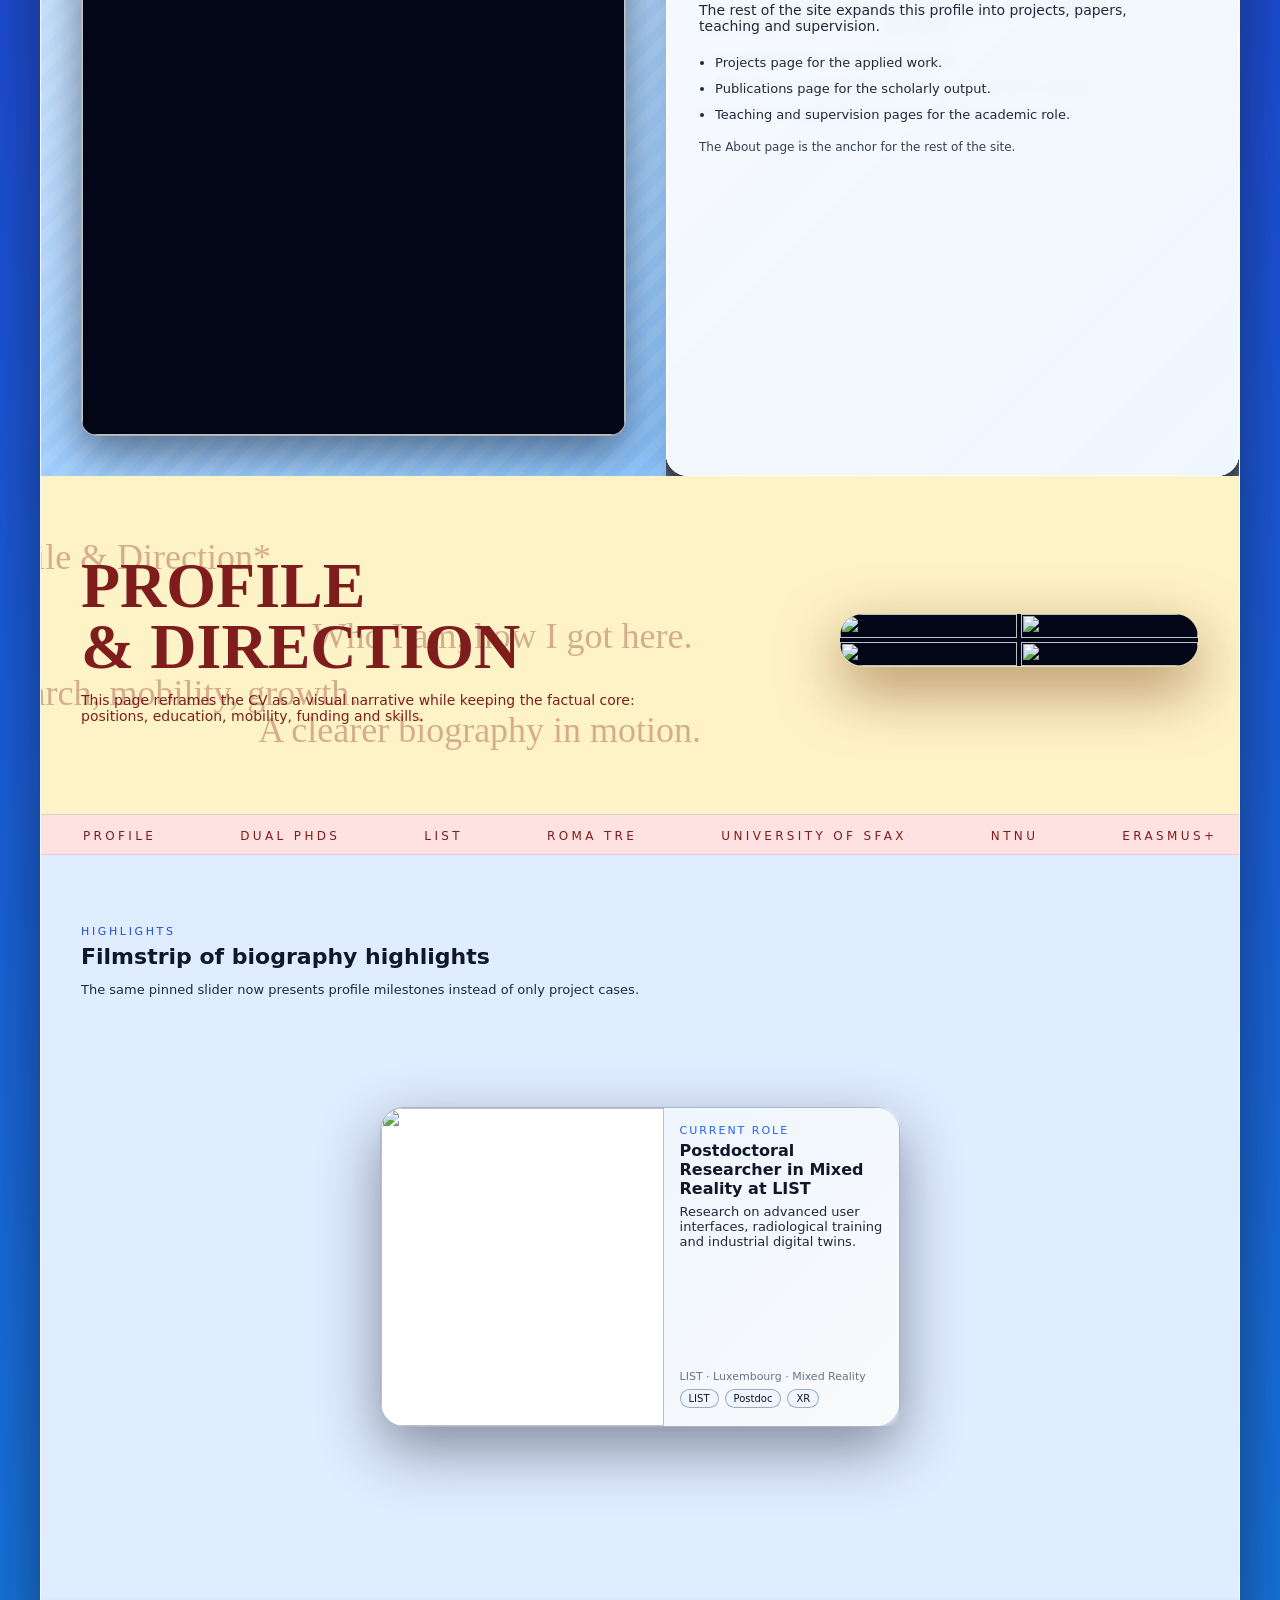
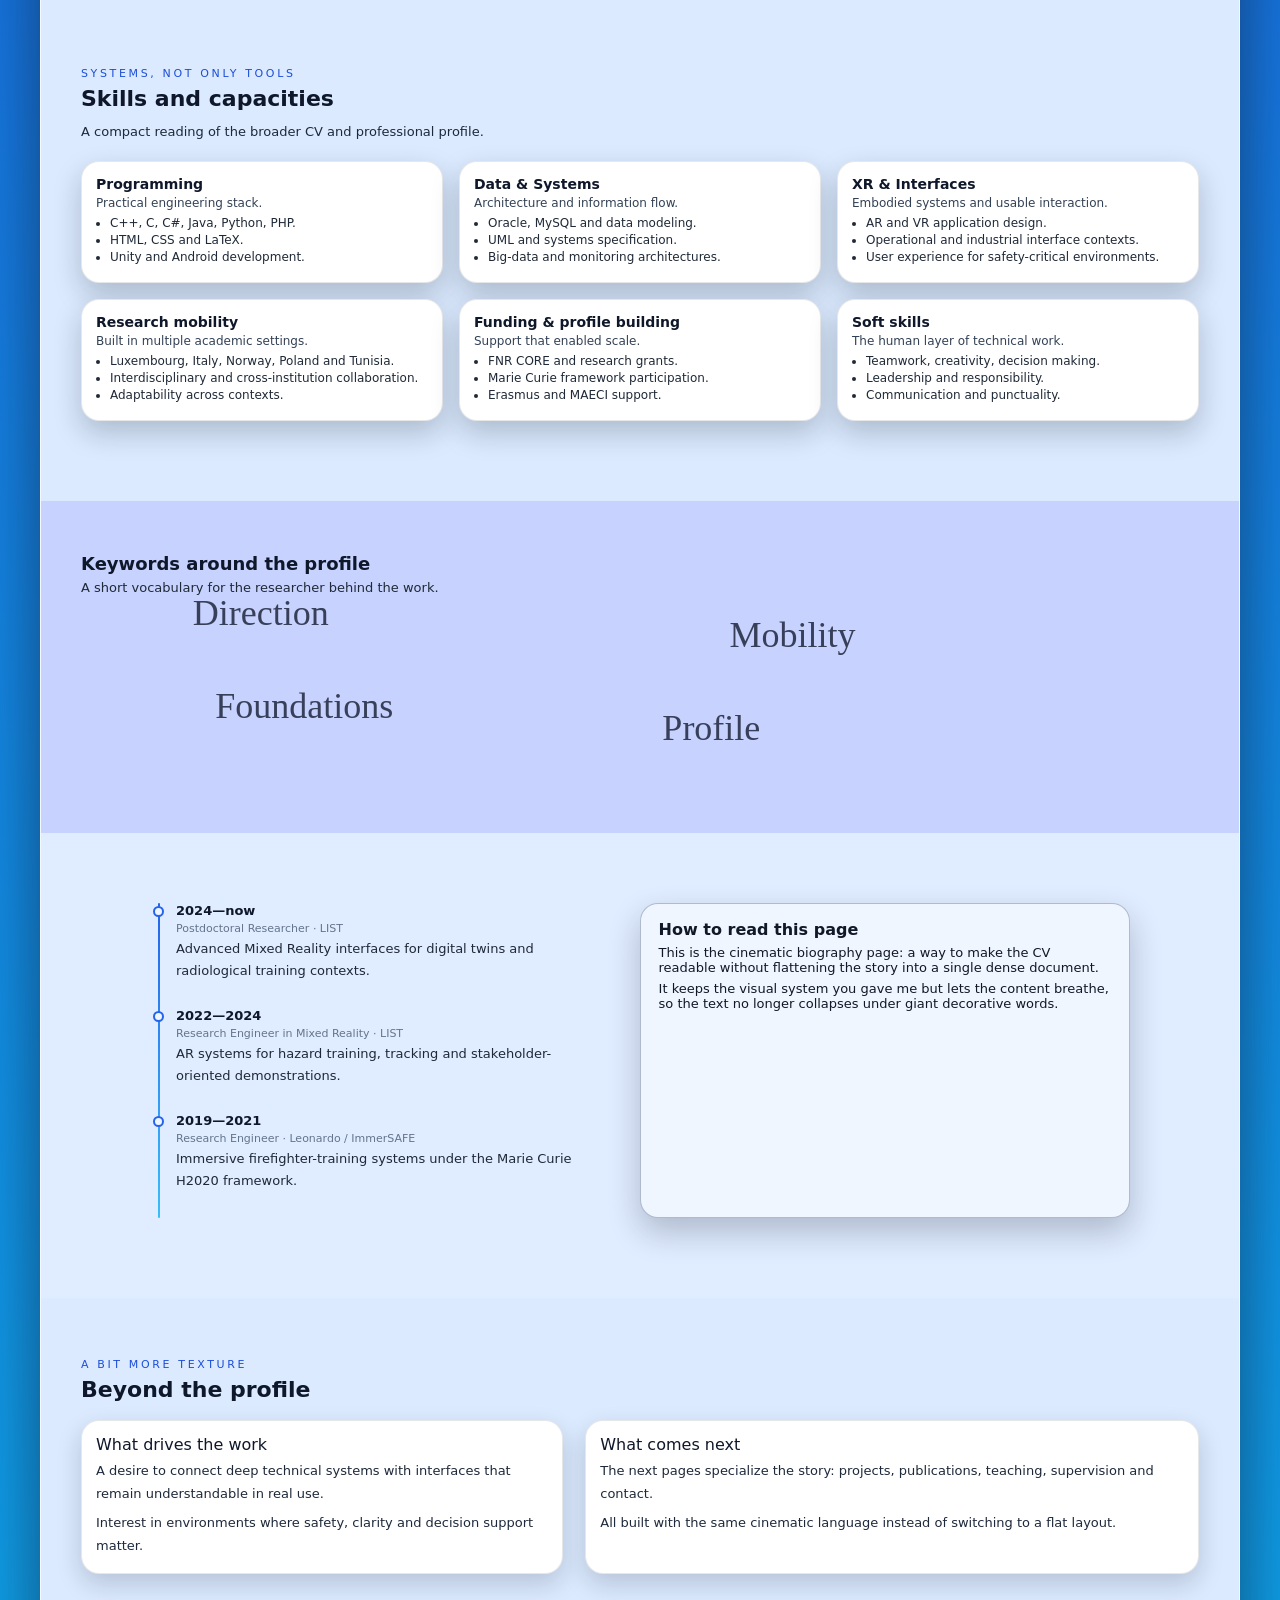
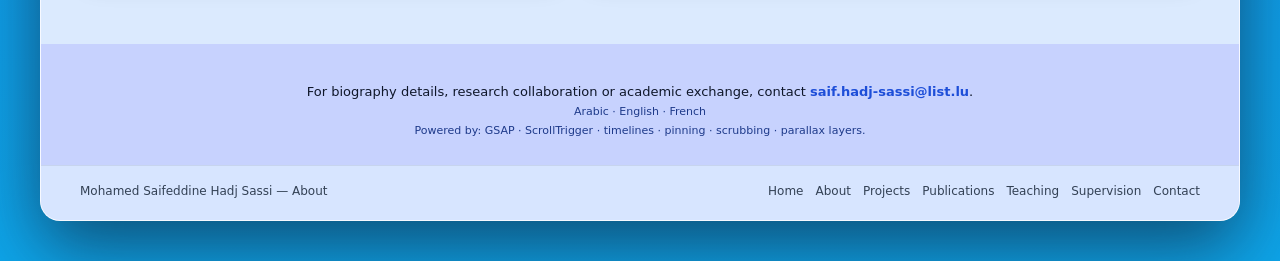
==== commit 39f0b992: "Add files via upload" ====
--- a/about.html
+++ b/about.html
@@ -2,27 +2,19 @@
 <html lang="en">
 <head>
   <meta charset="UTF-8" />
-  <title>About — Mohamed Saifeddine Hadj Sassi</title>
+  <title>Mohamed Saifeddine Hadj Sassi — About</title>
   <meta name="viewport" content="width=device-width, initial-scale=1" />
-  <meta
-    name="description"
-    content="About Mohamed Saifeddine Hadj Sassi — biography, positions, education, fellowships, funding, skills, languages and professional development."
-  />
+  <meta name="description" content="Mohamed Saifeddine Hadj Sassi — About" />
   <link rel="stylesheet" href="style.css" />
 </head>
 <body>
-  <div class="app-shell">
-    <header>
-      <div class="nav-left">
-        <div class="window-dots">
-          <div class="window-dot"></div>
-          <div class="window-dot"></div>
-          <div class="window-dot"></div>
-        </div>
-        <div class="logo">Saif Aura</div>
-      </div>
-
-      <div class="nav-right">
+<div class="app-shell">
+  <header>
+    <div class="nav-left">
+      <div class="window-dots"><div class="window-dot"></div><div class="window-dot"></div><div class="window-dot"></div></div>
+      <div class="logo">Saif Aura</div>
+    </div>
+    <div class="nav-right">
         <a class="nav-link" data-page="index.html" href="index.html">Home</a>
         <a class="nav-link active" data-page="about.html" href="about.html">About</a>
         <a class="nav-link" data-page="projects.html" href="projects.html">Projects</a>
@@ -31,485 +23,414 @@
         <a class="nav-link" data-page="supervision.html" href="supervision.html">Supervision</a>
         <a class="nav-link" data-page="contact.html" href="contact.html">Contact</a>
         <button class="btn-nav" onclick="window.location.href='mailto:saif.hadj-sassi@list.lu'">Email me</button>
-      </div>
-    </header>
-
-    <main>
-      <!-- ====================================================
-           PAGE HERO
-      ==================================================== -->
-      <section class="page-hero hero-option1">
-        <div class="page-hero-inner">
-          <div class="page-hero-left">
-            <div class="hero-wave"></div>
-            <div class="hero-stripes"></div>
-
-            <div class="page-hero-words">
-              <span>ABOUT</span>
-              <span>RESEARCHER</span>
-              <span>XR SYSTEMS</span>
-            </div>
-
-            <div class="page-hero-media">
-              <img src="https://picsum.photos/1200/900?random=501" alt="Placeholder portrait and research visual" />
-            </div>
-
-            <div class="page-hero-collage">
-              <img src="https://picsum.photos/600/400?random=502" alt="">
-              <img src="https://picsum.photos/600/400?random=503" alt="">
-              <img src="https://picsum.photos/600/400?random=504" alt="">
-              <img src="https://picsum.photos/600/400?random=505" alt="">
-            </div>
-          </div>
-
-          <div class="page-hero-right">
-            <div class="hero-tag">BIOGRAPHY • POSITIONS • EDUCATION</div>
-            <h1 class="page-hero-title">About Mohamed Saifeddine Hadj Sassi</h1>
-            <p class="page-hero-subtitle">
-              Researcher in Mixed Reality at LIST with expertise in AR/VR, IoT,
-              digital twins, AI and data-driven solutions for industrial applications,
-              operational safety, rehabilitation and decision support.
-            </p>
-
-            <div class="hero-meta" style="margin-top:14px;">
-              2 Rue Gabriel Lippmann, 1943 Bouneweg-Süd, Luxembourg<br>
-              <strong>saif.hadj-sassi@list.lu</strong> · <strong>+39 3382233230</strong><br>
-              Tunisian · Born November 20, 1993
-            </div>
-
-            <div class="page-hero-actions">
-              <a class="btn-soft" href="https://orcid.org/0000-0002-6147-6921" target="_blank" rel="noreferrer">ORCID</a>
-              <a class="btn-soft" href="https://scholar.google.com/citations?user=34ktonkAAAAJ" target="_blank" rel="noreferrer">Google Scholar</a>
-              <a class="btn-soft" href="projects.html">View Projects</a>
-              <a class="btn-soft" href="publications.html">View Publications</a>
-            </div>
-          </div>
-        </div>
-      </section>
-
-      <!-- ====================================================
-           METRICS
-      ==================================================== -->
-      <section class="metric-strip">
-        <div class="metric-strip-inner">
-          <div class="metric-box reveal">
-            <div class="metric-number">2</div>
-            <div class="metric-label">PhD Degrees</div>
-          </div>
-          <div class="metric-box reveal">
-            <div class="metric-number">LIST</div>
-            <div class="metric-label">Current Institution</div>
-          </div>
-          <div class="metric-box reveal">
-            <div class="metric-number">AR / VR</div>
-            <div class="metric-label">Core Expertise</div>
-          </div>
-          <div class="metric-box reveal">
-            <div class="metric-number">EU+</div>
-            <div class="metric-label">International Mobility</div>
-          </div>
-        </div>
-      </section>
-
-      <!-- ====================================================
-           STILLNESS / SUMMARY
-      ==================================================== -->
-      <section class="stillness-section">
-        <div class="stillness-inner">
-          <div class="stillness-text">
-            <div class="stillness-bg-lines">
-              <span class="bg-line">Researcher in Mixed Reality*</span>
-              <span class="bg-line">Digital twins, XR and AI.</span>
-              <span class="bg-line">Industrial applications, safety, rehabilitation.</span>
-              <span class="bg-line">Usable systems for complex worlds.</span>
-            </div>
-
-            <h2 class="stillness-heading">
-              SUMMARY<br>&amp; DIRECTION
-            </h2>
-            <p>
-              My work connects immersive interfaces, sensing systems, intelligent analytics and
-              human-centered design. I aim to build digital systems that are technically robust,
-              visually clear, and meaningful in real operational and clinical contexts.
-            </p>
-          </div>
-
-          <div class="stillness-collage">
-            <div class="stillness-collage-inner">
-              <img src="https://picsum.photos/600/600?random=506" alt="">
-              <img src="https://picsum.photos/600/600?random=507" alt="">
-              <img src="https://picsum.photos/600/600?random=508" alt="">
-              <img src="https://picsum.photos/600/600?random=509" alt="">
-            </div>
-          </div>
-        </div>
-      </section>
-
-      <!-- ====================================================
-           MARQUEE
-      ==================================================== -->
-      <section class="marquee">
-        <div class="marquee-track">
-          <span>MIXED REALITY</span>
-          <span>APPLIED ELECTRONICS</span>
-          <span>COMPUTER SYSTEMS ENGINEERING</span>
-          <span>AR / VR</span>
-          <span>DIGITAL TWINS</span>
-          <span>IOT</span>
-          <span>AI</span>
-          <span>INDUSTRIAL UX</span>
-          <span>REHABILITATION</span>
-          <span>SAFETY TRAINING</span>
-        </div>
-      </section>
-
-      <!-- ====================================================
-           PERSONAL INFO
-      ==================================================== -->
-      <section class="section-wrap">
-        <div class="section-inner">
-          <div class="section-eyebrow">Identity</div>
-          <h2 class="section-title">Personal information</h2>
-          <p class="section-sub">
-            A concise profile page for key identity, links and current academic positioning.
-          </p>
-
-          <div class="content-grid-2">
-            <article class="content-card reveal">
-              <div class="card-kicker">Personal data</div>
-              <h3>Profile</h3>
-              <p><strong>Full name:</strong> Mohamed Saifeddine Hadj Sassi</p>
-              <p><strong>Date of birth:</strong> November 20, 1993</p>
-              <p><strong>Nationality:</strong> Tunisian</p>
-              <p><strong>Current address:</strong> 2 Rue Gabriel Lippmann, 1943 Bouneweg-Süd, Luxembourg</p>
+    </div>
+  </header>
+  <main>
+    
+    <section class="hero-section hero-option1" id="heroOption1">
+      <div class="hero-inner">
+        <div class="hero-left">
+          <div class="hero-wave"></div>
+          <div class="hero-stripes"></div>
+
+          <div class="hero-bg-words hero1-bg-words">
+            <span>ABOUT</span>
+            <span>PROFILE</span>
+            <span>FOUNDATIONS</span>
+          </div>
+
+          <div class="hero-main-media hero1-main-media">
+            <img src="https://picsum.photos/900/600?random=210" alt="Hero image" />
+          </div>
+
+          <div class="hero-grid-frame hero1-grid-frame">
+            <img src="https://picsum.photos/900/600?random=211" alt="">
+            <img src="https://picsum.photos/900/600?random=212" alt="">
+            <img src="https://picsum.photos/900/600?random=213" alt="">
+            <img src="https://picsum.photos/900/600?random=214" alt="">
+          </div>
+        </div>
+
+        <div class="hero-right hero1-right">
+          <div class="hero-tag">Biography • Positions • Education</div>
+          <h1 class="hero-title">About Mohamed Saifeddine Hadj Sassi — research profile, education and trajectory</h1>
+          <p class="hero-body">This page keeps your full cinematic structure but tells the biography story: current role, academic path, mobility, funding, professional development and skills.</p>
+          <div class="hero-meta">2 Rue Gabriel Lippmann, 1943 Bouneweg-Süd, Luxembourg<br><strong>saif.hadj-sassi@list.lu</strong> · +39 3382233230<br>Tunisian · Born November 20, 1993</div>
+          <div class="hero-chips"><div class="chip">LIST</div><div class="chip">Roma Tre</div><div class="chip">University of Sfax</div><div class="chip">Marie Curie</div></div>
+          <div class="hero-scroll-hint">
+            <div class="hero-scroll-circle">↓</div>
+            <span>Option 1: profile overview with the full hero choreography.</span>
+          </div>
+        </div>
+      </div>
+    </section>
+    <section class="hero-section hero-option2" id="heroOption2">
+      <div class="hero-inner">
+        <div class="hero-left">
+          <div class="hero-wave"></div>
+          <div class="hero-stripes"></div>
+
+          <div class="hero-bg-words hero2-bg-words">
+            <span>DUAL PHDS</span>
+            <span>MOBILITY</span>
+            <span>GROWTH</span>
+          </div>
+
+          <div class="hero-main-media hero2-main-media">
+            <img src="https://picsum.photos/900/600?random=220" alt="Hero image" />
+          </div>
+
+          <div class="hero-grid-frame hero2-grid-frame">
+            <img src="https://picsum.photos/900/600?random=221" alt="">
+            <img src="https://picsum.photos/900/600?random=222" alt="">
+            <img src="https://picsum.photos/900/600?random=223" alt="">
+            <img src="https://picsum.photos/900/600?random=224" alt="">
+          </div>
+        </div>
+
+        <div class="hero-right hero2-right">
+          <div class="hero-tag">Research path • International profile</div>
+          <h1 class="hero-title">A researcher shaped by immersive systems, communication technologies and mobility</h1>
+          <p class="hero-body">The About page connects education, positions, fellowships and funding into one readable path instead of a flat biography block.</p>
+          <div class="hero-meta">Built across Luxembourg, Italy, Tunisia, Norway and Poland.</div>
+          <div class="hero-chips"><div class="chip">Dual PhD</div><div class="chip">Mobility</div><div class="chip">Academic Growth</div></div>
+          <div class="hero-scroll-hint">
+            <div class="hero-scroll-circle">↓</div>
+            <span>Option 2: biography as motion, not as a static page.</span>
+          </div>
+        </div>
+      </div>
+    </section>
+    <section class="hero-section hero-option3" id="heroOption3">
+      <div class="hero-inner">
+        <div class="hero-left">
+          <div class="hero-wave"></div>
+          <div class="hero-stripes"></div>
+
+          <div class="hero-bg-words hero3-bg-words">
+            <span>DIRECTION</span>
+            <span>SKILLS</span>
+            <span>IDENTITY</span>
+          </div>
+
+          <div class="hero-main-media hero3-main-media">
+            <img src="https://picsum.photos/900/600?random=230" alt="Hero image" />
+          </div>
+
+          <div class="hero-grid-frame hero3-grid-frame">
+            <img src="https://picsum.photos/900/600?random=231" alt="">
+            <img src="https://picsum.photos/900/600?random=232" alt="">
+            <img src="https://picsum.photos/900/600?random=233" alt="">
+            <img src="https://picsum.photos/900/600?random=234" alt="">
+          </div>
+        </div>
+
+        <div class="hero-right hero3-right">
+          <div class="hero-tag">Profile • Capabilities • Direction</div>
+          <h1 class="hero-title">Foundations strong enough that complex technology becomes usable</h1>
+          <p class="hero-body">The goal is to show not only where I studied and worked, but also the kind of systems thinker and interface builder that emerged from that path.</p>
+          <div class="hero-meta">Scroll for the maze biography, profile filmstrip, skills and timeline.</div>
+          <div class="hero-chips"><div class="chip">Funding</div><div class="chip">Skills</div><div class="chip">Research Identity</div></div>
+          <div class="hero-scroll-hint">
+            <div class="hero-scroll-circle">↓</div>
+            <span>Option 3: foundations, growth and direction layered together.</span>
+          </div>
+        </div>
+      </div>
+    </section>
+    
+    <section id="journeyWrapper">
+      <div class="scenes">
+        <div class="scenes-inner">
+          <section class="scene scene-hero">
+            <div class="scene-left">
+              <div class="wave-bg"></div>
+              <div class="wave-overlay"></div>
+              <div class="hero-media hero-parallax">
+                <img src="https://picsum.photos/900/600?random=301" alt="Journey summary">
+              </div>
+            </div>
+            <div class="scene-right hero-parallax">
+              <div class="scene-tag">FOUNDATIONS</div>
+              <h2 class="scene-title">Profile, trajectory and research identity</h2>
+              <p class="scene-body">This page focuses on who I am professionally: current role, education, fellowships, funding, skills and the longer arc of the research journey.</p>
+              <div class="scene-meta">Built with the same cinematic system as the home page, but centered on biography and formation.</div>
+              <div class="chips-maze"><div class="chip-maze">Profile</div><div class="chip-maze">Dual PhDs</div><div class="chip-maze">Mobility</div></div>
+            </div>
+          </section>
+
+          <section class="scene scene-hero-words">
+            <div class="scene-left">
+              <div class="wave-bg"></div>
+              <div class="wave-overlay"></div>
+              <div class="hero-media">
+                <img src="https://picsum.photos/900/600?random=311" alt="Texture">
+              </div>
+            </div>
+            <div class="scene-right">
+              <div class="hero-big-word">
+                <span>PROFILE</span>
+                <span>&</span>
+                <span>FOUNDATIONS</span>
+              </div>
+              <p class="hero-pill">A researcher shaped by immersive systems, communication technologies, international mobility and applied engineering contexts.</p>
+            </div>
+          </section>
+
+          <section class="scene scene-words-collage">
+            <div class="scene-left">
+              <div class="wave-bg"></div>
+              <div class="wave-overlay"></div>
+              <div class="floating-words">
+                <span>Foundations & Coherence*</span><span>Education and positions.</span><span>Mobility and funding.</span><span>A profile built across systems.</span>
+              </div>
+              <div class="collage"><img src="https://picsum.photos/600/600?random=320" alt=""><img src="https://picsum.photos/600/600?random=321" alt=""><img src="https://picsum.photos/600/600?random=322" alt=""><img src="https://picsum.photos/600/600?random=323" alt=""></div>
+            </div>
+            <div class="scene-right">
+              <div class="scene-tag">Biography</div>
+              <h2 class="scene-title">A career built across research and implementation</h2>
+              <p class="scene-body">The About page keeps the cinematic motion, but the story here is formation: how the profile was built, where it moved, and what it became.</p>
+              <div class="scene-meta">Replace placeholder images later with portraits, labs, conferences or institutions.</div>
+            </div>
+          </section>
+          
+            <section class="scene">
+              <div class="scene-left">
+                <div class="wave-bg"></div>
+                <div class="wave-overlay"></div>
+                <div class="scene-media">
+                  <img src="https://picsum.photos/900/600?random=331" alt="">
+                </div>
+              </div>
+              <div class="scene-right">
+                <div class="scene-tag">Education</div>
+                <h2 class="scene-title">Dual PhDs and a systems perspective</h2>
+                <p class="scene-body">The academic path combines applied electronics, computer systems engineering and immersive interaction.</p>
+                <ul class="scene-list"><li>PhD in Applied Electronics — Roma Tre University.</li><li>PhD in Computer Systems Engineering — University of Sfax.</li><li>Master’s and Bachelor’s in Computer Science and Multimedia.</li></ul>
+                
+              </div>
+            </section>
+            <section class="scene">
+              <div class="scene-left">
+                <div class="wave-bg"></div>
+                <div class="wave-overlay"></div>
+                <div class="collage"><img src="https://picsum.photos/600/600?random=341" alt=""><img src="https://picsum.photos/600/600?random=342" alt=""><img src="https://picsum.photos/600/600?random=343" alt=""><img src="https://picsum.photos/600/600?random=344" alt=""></div>
+              </div>
+              <div class="scene-right">
+                <div class="scene-tag">Positions</div>
+                <h2 class="scene-title">From research engineer to postdoctoral researcher</h2>
+                <p class="scene-body">The professional path moves from data architectures and sensing systems to Mixed Reality research at LIST.</p>
+                <ul class="scene-list"><li>Postdoctoral Researcher at LIST.</li><li>Research Engineer in Mixed Reality.</li><li>Research Engineer at Leonardo and ENIS.</li></ul>
+                
+              </div>
+            </section>
+            <section class="scene">
+              <div class="scene-left">
+                <div class="wave-bg"></div>
+                <div class="wave-overlay"></div>
+                <div class="scene-media">
+                  <img src="https://picsum.photos/900/600?random=351" alt="">
+                </div>
+              </div>
+              <div class="scene-right">
+                <div class="scene-tag">Mobility</div>
+                <h2 class="scene-title">International experiences that shaped the profile</h2>
+                <p class="scene-body">Mobility across Italy, Norway, Poland and Luxembourg created a broader research language.</p>
+                <ul class="scene-list"><li>Visiting Researcher at NTNU, Norway.</li><li>Erasmus+ at Messina, Italy.</li><li>Erasmus+ at Lublin University of Technology, Poland.</li></ul>
+                
+              </div>
+            </section>
+            <section class="scene">
+              <div class="scene-left">
+                <div class="wave-bg"></div>
+                <div class="wave-overlay"></div>
+                <div class="collage"><img src="https://picsum.photos/600/600?random=361" alt=""><img src="https://picsum.photos/600/600?random=362" alt=""><img src="https://picsum.photos/600/600?random=363" alt=""><img src="https://picsum.photos/600/600?random=364" alt=""></div>
+              </div>
+              <div class="scene-right">
+                <div class="scene-tag">Funding</div>
+                <h2 class="scene-title">Support that enabled the work</h2>
+                <p class="scene-body">Funding and fellowships helped build the research journey across multiple contexts.</p>
+                <ul class="scene-list"><li>Luxembourg National Research Fund.</li><li>Marie Skłodowska-Curie Actions.</li><li>Erasmus and MAECI support.</li></ul>
+                
+              </div>
+            </section>
+            <section class="scene">
+              <div class="scene-left">
+                <div class="wave-bg"></div>
+                <div class="wave-overlay"></div>
+                <div class="scene-media">
+                  <img src="https://picsum.photos/900/600?random=371" alt="">
+                </div>
+              </div>
+              <div class="scene-right">
+                <div class="scene-tag">Professional development</div>
+                <h2 class="scene-title">Dissemination and conference presence</h2>
+                <p class="scene-body">The profile includes journal work, conference participation, demos and workshops.</p>
+                <ul class="scene-list"><li>IEEE VR and TrainingXR activity.</li><li>ISNCC, IWCMC, AICCSA and KES.</li><li>Public demonstrations and science outreach.</li></ul>
+                
+              </div>
+            </section>
+            <section class="scene">
+              <div class="scene-left">
+                <div class="wave-bg"></div>
+                <div class="wave-overlay"></div>
+                <div class="scene-media">
+                  <img src="https://picsum.photos/900/600?random=381" alt="">
+                </div>
+              </div>
+              <div class="scene-right">
+                <div class="scene-tag">Languages</div>
+                <h2 class="scene-title">Working across cultures and teams</h2>
+                <p class="scene-body">Communication across languages has been part of the research and teaching path.</p>
+                <ul class="scene-list"><li>Arabic — native.</li><li>English — fluent / B2.</li><li>French — intermediate.</li></ul>
+                
+              </div>
+            </section>
+            <section class="scene">
+              <div class="scene-left">
+                <div class="wave-bg"></div>
+                <div class="wave-overlay"></div>
+                <div class="collage"><img src="https://picsum.photos/600/600?random=391" alt=""><img src="https://picsum.photos/600/600?random=392" alt=""><img src="https://picsum.photos/600/600?random=393" alt=""><img src="https://picsum.photos/600/600?random=394" alt=""></div>
+              </div>
+              <div class="scene-right">
+                <div class="scene-tag">Skills</div>
+                <h2 class="scene-title">Technical and human capabilities</h2>
+                <p class="scene-body">The skill set crosses programming, XR, AI, data systems and soft skills.</p>
+                <ul class="scene-list"><li>C++, C, Unity C#, Python, Java, PHP.</li><li>Oracle, MySQL, UML and data tools.</li><li>Leadership, creativity, decision making and communication.</li></ul>
+                
+              </div>
+            </section>
+            <section class="scene">
+              <div class="scene-left">
+                <div class="wave-bg"></div>
+                <div class="wave-overlay"></div>
+                <div class="scene-media">
+                  <img src="https://picsum.photos/900/600?random=401" alt="">
+                </div>
+              </div>
+              <div class="scene-right">
+                <div class="scene-tag">Research identity</div>
+                <h2 class="scene-title">What ties all of this together</h2>
+                <p class="scene-body">The constant thread is designing technically strong systems that remain usable in the real world.</p>
+                <ul class="scene-list"><li>Mixed Reality for safety and training.</li><li>Data-driven systems for monitoring and decision support.</li><li>Human-centered interfaces for complex environments.</li></ul>
+                
+              </div>
+            </section>
+            <section class="scene">
+              <div class="scene-left">
+                <div class="wave-bg"></div>
+                <div class="wave-overlay"></div>
+                <div class="scene-media">
+                  <img src="https://picsum.photos/900/600?random=411" alt="">
+                </div>
+              </div>
+              <div class="scene-right">
+                <div class="scene-tag">Next step</div>
+                <h2 class="scene-title">What the About page points toward</h2>
+                <p class="scene-body">The rest of the site expands this profile into projects, papers, teaching and supervision.</p>
+                <ul class="scene-list"><li>Projects page for the applied work.</li><li>Publications page for the scholarly output.</li><li>Teaching and supervision pages for the academic role.</li></ul>
+                <div class="scene-meta">The About page is the anchor for the rest of the site.</div>
+              </div>
+            </section>
+        </div>
+      </div>
+    </section>
+    
+    <section class="stillness-section">
+      <div class="stillness-inner">
+        <div class="stillness-text">
+          <div class="stillness-bg-lines">
+            <span class="bg-line">Profile & Direction*</span><span class="bg-line">Who I am, how I got here.</span><span class="bg-line">Research, mobility, growth.</span><span class="bg-line">A clearer biography in motion.</span>
+          </div>
+          <h2 class="stillness-heading">PROFILE<br>& DIRECTION</h2>
+          <p>This page reframes the CV as a visual narrative while keeping the factual core: positions, education, mobility, funding and skills.</p>
+        </div>
+        <div class="stillness-collage">
+          <div class="stillness-collage-inner"><img src="https://picsum.photos/600/600?random=420" alt=""><img src="https://picsum.photos/600/600?random=421" alt=""><img src="https://picsum.photos/600/600?random=422" alt=""><img src="https://picsum.photos/600/600?random=423" alt=""></div>
+        </div>
+      </div>
+    </section>
+    <section class="marquee"><div class="marquee-track"><span>PROFILE</span><span>DUAL PHDS</span><span>LIST</span><span>ROMA TRE</span><span>UNIVERSITY OF SFAX</span><span>NTNU</span><span>ERASMUS+</span><span>MARIE CURIE</span><span>PROFILE</span><span>DUAL PHDS</span></div></section>
+    
+    <section class="projects" id="projects">
+      <div class="projects-inner">
+        <div class="section-eyebrow">Highlights</div>
+        <h2 class="section-title">Filmstrip of biography highlights</h2>
+        <p class="section-sub">The same pinned slider now presents profile milestones instead of only project cases.</p>
+        <div class="projects-pin"><div class="projects-viewport">
+            <article class="project-slide is-initial">
+              <div class="project-media"><img src="https://picsum.photos/800/600?random=430" alt=""></div>
+              <div class="project-body">
+                <div>
+                  <div class="project-kicker">CURRENT ROLE</div>
+                  <h3 class="project-title">Postdoctoral Researcher in Mixed Reality at LIST</h3>
+                  <p>Research on advanced user interfaces, radiological training and industrial digital twins.</p>
+                </div>
+                <div>
+                  <div class="project-meta">LIST · Luxembourg · Mixed Reality</div>
+                  <div class="project-chips"><span class="project-chip">LIST</span><span class="project-chip">Postdoc</span><span class="project-chip">XR</span></div>
+                </div>
+              </div>
             </article>
-
-            <article class="content-card reveal">
-              <div class="card-kicker">Academic links</div>
-              <h3>Online presence</h3>
-              <p><strong>Email:</strong> <a href="mailto:saif.hadj-sassi@list.lu">saif.hadj-sassi@list.lu</a></p>
-              <p><strong>Phone:</strong> <a href="tel:+393382233230">+39 3382233230</a></p>
-              <p><strong>ORCID:</strong> <a href="https://orcid.org/0000-0002-6147-6921" target="_blank" rel="noreferrer">0000-0002-6147-6921</a></p>
-              <p><strong>Google Scholar:</strong> <a href="https://scholar.google.com/citations?user=34ktonkAAAAJ" target="_blank" rel="noreferrer">Scholar profile</a></p>
+            <article class="project-slide">
+              <div class="project-media"><img src="https://picsum.photos/800/600?random=431" alt=""></div>
+              <div class="project-body">
+                <div>
+                  <div class="project-kicker">ACADEMIC PATH</div>
+                  <h3 class="project-title">Dual PhDs across electronics and computer systems</h3>
+                  <p>Two doctoral paths connected by immersive systems, sensing and intelligent architectures.</p>
+                </div>
+                <div>
+                  <div class="project-meta">Roma Tre · University of Sfax</div>
+                  <div class="project-chips"><span class="project-chip">Dual PhD</span><span class="project-chip">Systems</span><span class="project-chip">Research</span></div>
+                </div>
+              </div>
             </article>
-          </div>
-        </div>
-      </section>
-
-      <!-- ====================================================
-           POSITIONS
-      ==================================================== -->
-      <section class="timeline">
-        <div class="timeline-inner">
-          <div class="timeline-list">
-            <div class="timeline-line"></div>
-
-            <article class="timeline-item">
-              <div class="timeline-dot"></div>
-              <div class="timeline-title">Postdoctoral Researcher in Mixed Reality</div>
-              <div class="timeline-meta">01/08/2024 — now · Luxembourg Institute of Science and Technology (LIST)</div>
-              <div class="timeline-body">
-                Development of advanced Mixed Reality interfaces for Horizon and FNR-funded projects,
-                including RISARX and CACTUS, with a focus on user experience, radiological training,
-                and AR interfaces for wagon and stage management in digital twins.
+            <article class="project-slide">
+              <div class="project-media"><img src="https://picsum.photos/800/600?random=432" alt=""></div>
+              <div class="project-body">
+                <div>
+                  <div class="project-kicker">MOBILITY</div>
+                  <h3 class="project-title">International academic and research experiences</h3>
+                  <p>Norway, Italy, Poland and Luxembourg all shaped the research profile.</p>
+                </div>
+                <div>
+                  <div class="project-meta">NTNU · Messina · Lublin · LIST</div>
+                  <div class="project-chips"><span class="project-chip">Mobility</span><span class="project-chip">Erasmus</span><span class="project-chip">Collaboration</span></div>
+                </div>
               </div>
             </article>
-
-            <article class="timeline-item">
-              <div class="timeline-dot"></div>
-              <div class="timeline-title">Research Engineer in Mixed Reality</div>
-              <div class="timeline-meta">01/08/2022 — 01/08/2024 · LIST</div>
-              <div class="timeline-body">
-                Development of AR systems for hazard training, tracking physical objects and radiation emissions
-                within STARRI; preparation of workshops and live demonstrations for stakeholders, military and first responders.
-              </div>
-            </article>
-
-            <article class="timeline-item">
-              <div class="timeline-dot"></div>
-              <div class="timeline-title">Research Engineer (Early Research Stage)</div>
-              <div class="timeline-meta">23/06/2019 — 23/06/2021 · Leonardo SpA, Rome</div>
-              <div class="timeline-body">
-                Enrolled in the ImmerSAFE Marie Curie H2020 framework for AR and VR training development
-                in collaboration with Italian firefighters’ rescue units.
-              </div>
-            </article>
-
-            <article class="timeline-item">
-              <div class="timeline-dot"></div>
-              <div class="timeline-title">Research Engineer</div>
-              <div class="timeline-meta">21/08/2018 — 15/06/2019 · ENIS, Tunisia</div>
-              <div class="timeline-body">
-                Development of IoT systems for air-quality assessment and immersive visual technologies,
-                with research on communication and computing systems for industrial analytics.
-              </div>
-            </article>
-
-            <article class="timeline-item">
-              <div class="timeline-dot"></div>
-              <div class="timeline-title">Business Data Manager</div>
-              <div class="timeline-meta">26/02/2018 — 31/07/2018 · Umbrella Business Plus, Italy</div>
-              <div class="timeline-body">
-                Managed integration of large-scale data architectures for collection, storage and analysis processes.
-              </div>
-            </article>
-
-            <article class="timeline-item">
-              <div class="timeline-dot"></div>
-              <div class="timeline-title">Master Thesis Internship</div>
-              <div class="timeline-meta">15/02/2017 — 08/02/2018 · Digital Research Centre of Sfax</div>
-              <div class="timeline-body">
-                Development of business information architecture for big data and IoT under academic supervision,
-                completed with first-class honours.
-              </div>
-            </article>
-          </div>
-
-          <aside class="timeline-aside">
-            <h3>Current orientation</h3>
-            <p>
-              My current work sits at the intersection of Mixed Reality, digital twins,
-              industrial interfaces, radiological training, safety-critical environments and AI-supported systems.
-            </p>
-            <p>
-              I also teach human-centered design at the University of Luxembourg,
-              extending this research perspective into pedagogy and interface thinking.
-            </p>
-          </aside>
-        </div>
-      </section>
-
-      <!-- ====================================================
-           EDUCATION & FELLOWSHIPS
-      ==================================================== -->
-      <section class="section-wrap alt-blue">
-        <div class="section-inner">
-          <div class="section-eyebrow">Academic path</div>
-          <h2 class="section-title">Education and fellowships</h2>
-          <p class="section-sub">
-            Two doctoral paths, one systems-oriented research identity, and multiple mobility experiences.
-          </p>
-
-          <div class="content-grid-2">
-            <article class="content-card reveal">
-              <div class="card-kicker">Education</div>
-              <h3>Doctoral and university studies</h3>
-              <ul>
-                <li><strong>PhD in Applied Electronics</strong> — University Roma Tre, Rome (2019–2023), topic: AR/VR systems in operative control rooms.</li>
-                <li><strong>PhD in Computer Systems Engineering</strong> — University of Sfax (2018–2024), topic: IoT systems for indoor air-quality monitoring and assessment.</li>
-                <li><strong>Master’s Degree in Enterprise Systems Engineering</strong> — High Institute of Computer Science and Multimedia of Sfax (2015–2018), first rank in graduating class.</li>
-                <li><strong>Bachelor’s Degree in Computer Science and Multimedia</strong> — High Institute of Computer Science and Multimedia of Sfax (2012–2015).</li>
-                <li><strong>Baccalaureate: Mathematics</strong> — Magida Boulila High School, Sfax (2009–2012).</li>
-              </ul>
-            </article>
-
-            <article class="content-card reveal">
-              <div class="card-kicker">Fellowships & mobility</div>
-              <h3>International academic experiences</h3>
-              <ul>
-                <li><strong>Visiting Researcher</strong> — NTNU, Norway (2021), guidelines for AR/VR training systems for first responders.</li>
-                <li><strong>Erasmus+ Exchange</strong> — Università degli Studi di Messina, Italy (2018).</li>
-                <li><strong>Erasmus+ Exchange</strong> — Lublin University of Technology, Poland (2016–2017).</li>
-              </ul>
-              <div class="card-meta">
-                These experiences shaped a research profile built across Luxembourg, Italy, Tunisia, Norway and Poland.
-              </div>
-            </article>
-          </div>
-        </div>
-      </section>
-
-      <!-- ====================================================
-           FUNDING / LANGUAGES / SKILLS
-      ==================================================== -->
-      <section class="skills">
-        <div class="skills-inner">
-          <div class="section-eyebrow">Capabilities and support</div>
-          <h2 class="section-title">Funding, languages and skills</h2>
-          <p class="section-sub">
-            The page below compresses the broader CV into a readable systems view.
-          </p>
-
-          <div class="skills-grid">
-            <article class="skill-card">
-              <div class="skill-title">Funding received</div>
-              <div class="skill-sub">Competitive and mobility support across research stages.</div>
-              <ul class="skill-bullets">
-                <li>Luxembourg National Research Fund (FNR CORE).</li>
-                <li>Erasmus exchange support in Poland and Italy.</li>
-                <li>Italian government grants (MAECI).</li>
-                <li>Marie Skłodowska-Curie Actions support.</li>
-              </ul>
-            </article>
-
-            <article class="skill-card">
-              <div class="skill-title">Languages</div>
-              <div class="skill-sub">Research and collaboration across multiple contexts.</div>
-              <ul class="skill-bullets">
-                <li>Arabic — Native</li>
-                <li>English — Fluent (B2)</li>
-                <li>French — Intermediate</li>
-              </ul>
-            </article>
-
-            <article class="skill-card">
-              <div class="skill-title">Programming</div>
-              <div class="skill-sub">Software and implementation stack.</div>
-              <ul class="skill-bullets">
-                <li>C++, C, Unity (C#), Android (Java)</li>
-                <li>Python, PHP, SQL</li>
-                <li>HTML, CSS, LaTeX</li>
-              </ul>
-            </article>
-
-            <article class="skill-card">
-              <div class="skill-title">Platforms & tools</div>
-              <div class="skill-sub">Applied engineering and data systems.</div>
-              <ul class="skill-bullets">
-                <li>Oracle, MySQL, UML, Merise</li>
-                <li>Adobe and visual authoring tools</li>
-                <li>Research, demos and prototype workflows</li>
-              </ul>
-            </article>
-
-            <article class="skill-card">
-              <div class="skill-title">Soft skills</div>
-              <div class="skill-sub">Human side of technical work.</div>
-              <ul class="skill-bullets">
-                <li>Teamwork, leadership, decision making</li>
-                <li>Adaptability, creativity, communication</li>
-                <li>Responsibility, punctuality, time management</li>
-              </ul>
-            </article>
-
-            <article class="skill-card">
-              <div class="skill-title">Professional orientation</div>
-              <div class="skill-sub">What the profile is optimized for.</div>
-              <ul class="skill-bullets">
-                <li>Industrial digitalization and safety</li>
-                <li>Mixed Reality for training and control</li>
-                <li>AI and IoT for monitoring and decision support</li>
-              </ul>
-            </article>
-          </div>
-        </div>
-      </section>
-
-      <!-- ====================================================
-           PROFESSIONAL DEVELOPMENT
-      ==================================================== -->
-      <section class="section-wrap alt-purple">
-        <div class="section-inner">
-          <div class="section-eyebrow">Visibility and dissemination</div>
-          <h2 class="section-title">Professional development highlights</h2>
-          <p class="section-sub">
-            A selected overview of conference participation, workshops, public demonstrations and outreach.
-          </p>
-
-          <div class="list-stack">
-            <article class="list-card reveal">
-              <div class="list-card-title">Recent presentations and public-facing events</div>
-              <div class="list-card-body">
-                Presented sustainable smart house using AR at EduTrends in Luxembourg,
-                serious-game AR work at the Science Festival, and RISARX at the Estonian Academy of Security Sciences.
-              </div>
-            </article>
-
-            <article class="list-card reveal">
-              <div class="list-card-title">Conference and workshop activity</div>
-              <div class="list-card-body">
-                Participation and presentations across IEEE VR, IWCMC, AICCSA, KES, ISNCC,
-                EUVIP, TrainingXR, signal-processing summer schools and engineering education workshops.
-              </div>
-            </article>
-
-            <article class="list-card reveal">
-              <div class="list-card-title">Broader dissemination profile</div>
-              <div class="list-card-body">
-                Experience presenting research in fully virtual and in-person events across Europe,
-                the Middle East and North Africa, combining technical dissemination with public engagement.
-              </div>
-            </article>
-          </div>
-        </div>
-      </section>
-
-      <!-- ====================================================
-           EXTRAS
-      ==================================================== -->
-      <section class="extras">
-        <div class="extras-inner">
-          <div class="section-eyebrow">Perspective</div>
-          <h2 class="section-title">How I position my work</h2>
-
-          <div class="extras-grid">
-            <article class="extras-box">
-              <div class="extras-title">Research profile</div>
-              <div class="extras-body">
-                <p>
-                  I see my work as the meeting point of immersive systems, sensing infrastructures,
-                  AI-supported understanding and human-centered operational design.
-                </p>
-                <p>
-                  The goal is not only technical novelty, but systems that people can trust,
-                  learn from and work with in demanding contexts.
-                </p>
-              </div>
-            </article>
-
-            <article class="extras-box">
-              <div class="extras-title">Why this page matters</div>
-              <div class="extras-body">
-                <p>
-                  This About page translates the full CV into a more navigable web format while
-                  keeping the cinematic, animated visual language you provided.
-                </p>
-                <p>
-                  The other pages then split the profile into focused views: projects,
-                  publications, teaching, supervision and contact.
-                </p>
-              </div>
-            </article>
-          </div>
-        </div>
-      </section>
-
-      <!-- ====================================================
-           CONTACT
-      ==================================================== -->
-      <section class="contact">
-        <p>
-          For collaborations, invited talks, research discussions or project opportunities,
-          contact me at <a href="mailto:saif.hadj-sassi@list.lu">saif.hadj-sassi@list.lu</a>.
-        </p>
-        <p class="lang">Arabic · English · French</p>
-        <p class="lang">
-          Continue to <a href="projects.html">Projects</a>, <a href="publications.html">Publications</a>,
-          <a href="teaching.html">Teaching</a> or <a href="supervision.html">Supervision</a>.
-        </p>
-      </section>
-    </main>
-
-    <footer class="site-footer">
-      <div class="site-footer-inner">
-        <div>
-          About page — Mohamed Saifeddine Hadj Sassi
-        </div>
-        <div class="site-footer-nav">
-          <a href="index.html">Home</a>
-          <a href="about.html">About</a>
-          <a href="projects.html">Projects</a>
-          <a href="publications.html">Publications</a>
-          <a href="teaching.html">Teaching</a>
-          <a href="supervision.html">Supervision</a>
-          <a href="contact.html">Contact</a>
-        </div>
-      </div>
-    </footer>
-  </div>
-
-  <script src="https://cdnjs.cloudflare.com/ajax/libs/gsap/3.12.5/gsap.min.js"></script>
-  <script src="https://cdnjs.cloudflare.com/ajax/libs/gsap/3.12.5/ScrollTrigger.min.js"></script>
-  <script src="script.js"></script>
+            <article class="project-slide">
+              <div class="project-media"><img src="https://picsum.photos/800/600?random=433" alt=""></div>
+              <div class="project-body">
+                <div>
+                  <div class="project-kicker">DEVELOPMENT</div>
+                  <h3 class="project-title">Funding, workshops, conferences and dissemination</h3>
+                  <p>A profile built through research funding, publications, demos and public-facing communication.</p>
+                </div>
+                <div>
+                  <div class="project-meta">FNR · MSCA · Outreach</div>
+                  <div class="project-chips"><span class="project-chip">Funding</span><span class="project-chip">Conferences</span><span class="project-chip">Dissemination</span></div>
+                </div>
+              </div>
+            </article></div></div>
+      </div>
+    </section>
+    
+    <section class="skills"><div class="skills-inner"><div class="section-eyebrow">Systems, not only tools</div><h2 class="section-title">Skills and capacities</h2><p class="section-sub">A compact reading of the broader CV and professional profile.</p><div class="skills-grid"><article class="skill-card"><div class="skill-title">Programming</div><div class="skill-sub">Practical engineering stack.</div><ul class="skill-bullets"><li>C++, C, C#, Java, Python, PHP.</li><li>HTML, CSS and LaTeX.</li><li>Unity and Android development.</li></ul></article><article class="skill-card"><div class="skill-title">Data & Systems</div><div class="skill-sub">Architecture and information flow.</div><ul class="skill-bullets"><li>Oracle, MySQL and data modeling.</li><li>UML and systems specification.</li><li>Big-data and monitoring architectures.</li></ul></article><article class="skill-card"><div class="skill-title">XR & Interfaces</div><div class="skill-sub">Embodied systems and usable interaction.</div><ul class="skill-bullets"><li>AR and VR application design.</li><li>Operational and industrial interface contexts.</li><li>User experience for safety-critical environments.</li></ul></article><article class="skill-card"><div class="skill-title">Research mobility</div><div class="skill-sub">Built in multiple academic settings.</div><ul class="skill-bullets"><li>Luxembourg, Italy, Norway, Poland and Tunisia.</li><li>Interdisciplinary and cross-institution collaboration.</li><li>Adaptability across contexts.</li></ul></article><article class="skill-card"><div class="skill-title">Funding & profile building</div><div class="skill-sub">Support that enabled scale.</div><ul class="skill-bullets"><li>FNR CORE and research grants.</li><li>Marie Curie framework participation.</li><li>Erasmus and MAECI support.</li></ul></article><article class="skill-card"><div class="skill-title">Soft skills</div><div class="skill-sub">The human layer of technical work.</div><ul class="skill-bullets"><li>Teamwork, creativity, decision making.</li><li>Leadership and responsibility.</li><li>Communication and punctuality.</li></ul></article></div></div></section>
+    
+    <section class="keywords"><div class="keywords-inner"><h2 class="keywords-title">Keywords around the profile</h2><p class="keywords-sub">A short vocabulary for the researcher behind the work.</p><div class="keyword">Mobility</div><div class="keyword">Foundations</div><div class="keyword">Profile</div><div class="keyword">Direction</div></div></section>
+    
+    <section class="timeline"><div class="timeline-inner"><div class="timeline-list"><div class="timeline-line"></div><article class="timeline-item"><div class="timeline-dot"></div><div class="timeline-title">2024—now</div><div class="timeline-meta">Postdoctoral Researcher · LIST</div><div class="timeline-body">Advanced Mixed Reality interfaces for digital twins and radiological training contexts.</div></article><article class="timeline-item"><div class="timeline-dot"></div><div class="timeline-title">2022—2024</div><div class="timeline-meta">Research Engineer in Mixed Reality · LIST</div><div class="timeline-body">AR systems for hazard training, tracking and stakeholder-oriented demonstrations.</div></article><article class="timeline-item"><div class="timeline-dot"></div><div class="timeline-title">2019—2021</div><div class="timeline-meta">Research Engineer · Leonardo / ImmerSAFE</div><div class="timeline-body">Immersive firefighter-training systems under the Marie Curie H2020 framework.</div></article></div><aside class="timeline-aside"><h3>How to read this page</h3><p>This is the cinematic biography page: a way to make the CV readable without flattening the story into a single dense document.</p><p>It keeps the visual system you gave me but lets the content breathe, so the text no longer collapses under giant decorative words.</p></aside></div></section>
+    
+    <section class="extras"><div class="extras-inner"><div class="section-eyebrow">A bit more texture</div><h2 class="section-title">Beyond the profile</h2><div class="extras-grid"><article class="extras-box"><div class="extras-title">What drives the work</div><div class="extras-body"><p>A desire to connect deep technical systems with interfaces that remain understandable in real use.</p><p>Interest in environments where safety, clarity and decision support matter.</p></div></article><article class="extras-box"><div class="extras-title">What comes next</div><div class="extras-body"><p>The next pages specialize the story: projects, publications, teaching, supervision and contact.</p><p>All built with the same cinematic language instead of switching to a flat layout.</p></div></article></div></div></section>
+    
+    <section class="contact"><p>For biography details, research collaboration or academic exchange, contact <a href="mailto:saif.hadj-sassi@list.lu">saif.hadj-sassi@list.lu</a>.</p><p class="lang">Arabic · English · French</p><p class="lang">Powered by: GSAP · ScrollTrigger · timelines · pinning · scrubbing · parallax layers.</p></section>
+  </main>
+  <footer class="site-footer"><div class="site-footer-inner"><div>Mohamed Saifeddine Hadj Sassi — About</div><div class="site-footer-nav"><a href="index.html">Home</a><a href="about.html">About</a><a href="projects.html">Projects</a><a href="publications.html">Publications</a><a href="teaching.html">Teaching</a><a href="supervision.html">Supervision</a><a href="contact.html">Contact</a></div></div></footer>
+</div>
+<script src="https://cdnjs.cloudflare.com/ajax/libs/gsap/3.12.5/gsap.min.js"></script>
+<script src="https://cdnjs.cloudflare.com/ajax/libs/gsap/3.12.5/ScrollTrigger.min.js"></script>
+<script src="script.js"></script>
 </body>
 </html>
--- a/style.css
+++ b/style.css
@@ -1,1558 +1,1649 @@
-:root {
-  --bg-alt: #e4f0ff;
-  --accent: #2563eb;
-  --accent-2: #1d4ed8;
-  --text: #020617;
-  --muted: #64748b;
-  --card: #ffffff;
-  --radius: 18px;
-  --border-soft: rgba(15,23,42,0.1);
-  --shell: #e5edff;
-  --shell-top: #ddeafe;
-  --section-blue: #e0ecff;
-  --section-blue-2: #dbeafe;
-  --section-purple: #c7d2fe;
-  --section-warm: #fef3c7;
-  --section-pink: #fee2e2;
-  --danger: #b91c1c;
-  --shadow-lg: 0 26px 70px rgba(15,23,42,0.6);
-  --shadow-md: 0 18px 45px rgba(15,23,42,0.3);
-  --shadow-sm: 0 10px 24px rgba(15,23,42,0.18);
-}
-
-* {
-  margin: 0;
-  padding: 0;
-  box-sizing: border-box;
-}
-
-html { scroll-behavior: smooth; }
-
-body {
-  font-family: system-ui, -apple-system, BlinkMacSystemFont, "Segoe UI", sans-serif;
-  background: radial-gradient(circle at top, #0f172a, #1d4ed8, #0ea5e9);
-  color: var(--text);
-  overflow-x: hidden;
-}
-
-a {
-  color: inherit;
-  text-decoration: none;
-}
-
-img,
-video {
-  max-width: 100%;
-  display: block;
-}
-
-/* --------- Shell / fake window ---------- */
-
-.app-shell {
-  max-width: 1200px;
-  margin: 32px auto 40px;
-  border-radius: 20px;
-  background: var(--shell);
-  border: 1px solid rgba(255,255,255,0.7);
-  box-shadow: var(--shadow-lg);
-  overflow: hidden;
-}
-
-header {
-  background: var(--shell-top);
-  border-bottom: 1px solid rgba(15,23,42,0.06);
-  padding: 8px 18px;
-  display: flex;
-  align-items: center;
-  justify-content: space-between;
-  font-size: 13px;
-  position: sticky;
-  top: 0;
-  z-index: 50;
-}
-
-.window-dots {
-  display: flex;
-  gap: 6px;
-  margin-right: 10px;
-}
-
-.window-dot {
-  width: 10px;
-  height: 10px;
-  border-radius: 50%;
-  background: #f97373;
-}
-
-.window-dot:nth-child(2) { background: #facc15; }
-.window-dot:nth-child(3) { background: #4ade80; }
-
-.nav-left,
-.nav-right {
-  display: flex;
-  align-items: center;
-  gap: 16px;
-}
-
-.logo {
-  font-family: "Georgia", serif;
-  font-size: 18px;
-  color: #111827;
-}
-
-.nav-link {
-  cursor: pointer;
-  color: #0f172a;
-  font-size: 12px;
-  transition: 0.25s ease;
-}
-
-.nav-link:hover,
-.nav-link.active {
-  color: var(--accent-2);
-}
-
-.btn-nav {
-  padding: 6px 14px;
-  border-radius: 999px;
-  border: none;
-  cursor: pointer;
-  font-size: 12px;
-  background: var(--danger);
-  color: #f9fafb;
-  transition: 0.25s ease;
-}
-
-.btn-nav:hover {
-  transform: translateY(-1px);
-  filter: brightness(1.03);
-}
-
-main {
-  background: var(--shell);
-}
-
-/* =========================================================
-   GENERIC HERO LAYOUT (kept from your template)
-========================================================= */
-
-.hero-section {
-  position: relative;
-  height: 100vh;
-  overflow: hidden;
-  background: var(--section-blue);
-}
-
-.hero-inner {
-  position: absolute;
-  inset: 0;
-  padding: 40px;
-  display: grid;
-  grid-template-columns: minmax(0, 1.2fr) minmax(0, 1.1fr);
-  gap: 24px;
-  align-items: center;
-}
-
-.hero-left {
-  position: relative;
-  height: 100%;
-  overflow: hidden;
-}
-
-.hero-wave {
-  position: absolute;
-  inset: 0;
-  background-image: radial-gradient(circle at 0 0, #e0f2fe 0, #bfdbfe 40%, #93c5fd 70%, #e0f2fe 100%);
-  background-size: 140% 140%;
-  filter: saturate(1.1);
-}
-
-.hero-stripes {
-  position: absolute;
-  inset: -18%;
-  background-image:
-    repeating-linear-gradient(
-      135deg,
-      rgba(255,255,255,0.32) 0,
-      rgba(255,255,255,0.32) 10px,
-      transparent 10px,
-      transparent 22px
-    );
-  mix-blend-mode: soft-light;
-  opacity: 0.7;
-}
-
-.hero-bg-words {
-  position: absolute;
-  inset: 0;
-  pointer-events: none;
-  overflow: hidden;
-  font-family: "Georgia", serif;
-  color: rgba(15,23,42,0.74);
-  opacity: 0.22;
-}
-
-.hero-bg-words span {
-  position: absolute;
-  font-size: clamp(72px, 17vw, 130px);
-  white-space: nowrap;
-}
-
-/* different placements so they feel like a maze */
-.hero-option1 .hero-bg-words span:nth-child(1) { top: 8%; left: -4%; }
-.hero-option1 .hero-bg-words span:nth-child(2) { top: 52%; left: 15%; }
-.hero-option1 .hero-bg-words span:nth-child(3) { top: 30%; right: -12%; }
-
-.hero-option2 .hero-bg-words span:nth-child(1) { top: 6%; left: -10%; }
-.hero-option2 .hero-bg-words span:nth-child(2) { top: 50%; right: -18%; }
-.hero-option2 .hero-bg-words span:nth-child(3) { top: 78%; left: 5%; }
-
-.hero-option3 .hero-bg-words span:nth-child(1) { top: 10%; right: -6%; }
-.hero-option3 .hero-bg-words span:nth-child(2) { top: 40%; left: -14%; }
-.hero-option3 .hero-bg-words span:nth-child(3) { top: 75%; right: -18%; }
-
-.hero-main-media {
-  position: absolute;
-  inset: 40px;
-  border-radius: 18px;
-  overflow: hidden;
-  border: 1px solid rgba(255,255,255,0.75);
-  box-shadow: 0 24px 55px rgba(15,23,42,0.65);
-  background: #020617;
-  transform-origin: center center;
-}
-
-.hero-main-media img,
-.hero-main-media video {
-  width: 100%;
-  height: 100%;
-  object-fit: cover;
-  display: block;
-}
-
-.hero-grid-frame {
-  position: absolute;
-  inset: 55px 100px;
-  display: grid;
-  grid-template-columns: repeat(2, 1fr);
-  grid-template-rows: repeat(2, 1fr);
-  gap: 8px;
-  border-radius: 16px;
-  overflow: hidden;
-  border: 1px solid rgba(255,255,255,0.9);
-  box-shadow: 0 24px 55px rgba(15,23,42,0.7);
-  background: #020617;
-  opacity: 0;
-  transform: scale(0.6) translateY(40px);
-  z-index: 5;
-}
-
-.hero-grid-frame img {
-  width: 100%;
-  height: 100%;
-  object-fit: cover;
-  display: block;
-}
-
-.hero-right {
-  position: relative;
-  padding: 28px 34px;
-  display: flex;
-  flex-direction: column;
-  gap: 12px;
-  max-width: 520px;
-  margin-left: auto;
-  background: linear-gradient(135deg, rgba(248,250,252,0.9), rgba(239,246,255,0.98));
-  border-radius: 22px;
-  border: 1px solid rgba(255,255,255,0.9);
-  box-shadow: 0 16px 40px rgba(15,23,42,0.24);
-  z-index: 10;
-}
-
-.hero-tag {
-  font-size: 11px;
-  letter-spacing: 0.26em;
-  text-transform: uppercase;
-  color: var(--accent-2);
-}
-
-.hero-title {
-  font-size: clamp(22px, 3vw, 26px);
-  line-height: 1.25;
-  color: #0f172a;
-}
-
-.hero-body {
-  font-size: 14px;
-  color: #1e293b;
-}
-
-.hero-meta {
-  font-size: 12px;
-  color: #334155;
-}
-
-.hero-chips {
-  display: flex;
-  flex-wrap: wrap;
-  gap: 8px;
-  margin-top: 4px;
-}
-
-.chip {
-  font-size: 11px;
-  padding: 4px 10px;
-  border-radius: 999px;
-  border: 1px solid rgba(148,163,184,0.7);
-  background: #eff6ff;
-  color: #0f172a;
-}
-
-.hero-scroll-hint {
-  display: inline-flex;
-  align-items: center;
-  gap: 8px;
-  margin-top: 10px;
-  font-size: 12px;
-  color: #0f172a;
-}
-
-.hero-scroll-circle {
-  width: 26px;
-  height: 26px;
-  border-radius: 999px;
-  border: 1px solid #9f1239;
-  display: flex;
-  align-items: center;
-  justify-content: center;
-  font-size: 16px;
-  color: #9f1239;
-}
-
-/* =========================================================
-   PAGE HERO (for about/projects/publications/teaching/supervision/contact)
-========================================================= */
-
-.page-hero {
-  position: relative;
-  min-height: 72vh;
-  overflow: hidden;
-  background: var(--section-blue);
-}
-
-.page-hero-inner {
-  position: relative;
-  padding: 44px 40px 50px;
-  display: grid;
-  grid-template-columns: minmax(0, 1.15fr) minmax(0, 1fr);
-  gap: 24px;
-  align-items: center;
-}
-
-.page-hero-left {
-  position: relative;
-  min-height: 520px;
-  overflow: hidden;
-  border-radius: 22px;
-}
-
-.page-hero-right {
-  position: relative;
-  padding: 28px 34px;
-  background: linear-gradient(135deg, rgba(248,250,252,0.92), rgba(239,246,255,0.98));
-  border-radius: 22px;
-  border: 1px solid rgba(255,255,255,0.9);
-  box-shadow: 0 16px 40px rgba(15,23,42,0.24);
-  z-index: 10;
-}
-
-.page-hero-title {
-  font-size: clamp(28px, 4vw, 48px);
-  line-height: 1.05;
-  color: #0f172a;
-  margin-bottom: 12px;
-}
-
-.page-hero-subtitle {
-  font-size: 15px;
-  color: #1e293b;
-  line-height: 1.7;
-}
-
-.page-hero-media {
-  position: absolute;
-  inset: 34px;
-  border-radius: 18px;
-  overflow: hidden;
-  border: 1px solid rgba(255,255,255,0.75);
-  box-shadow: 0 24px 55px rgba(15,23,42,0.65);
-  background: #020617;
-}
-
-.page-hero-media img,
-.page-hero-media video {
-  width: 100%;
-  height: 100%;
-  object-fit: cover;
-}
-
-.page-hero-collage {
-  position: absolute;
-  inset: 60px 80px;
-  display: grid;
-  grid-template-columns: repeat(2,1fr);
-  grid-template-rows: repeat(2,1fr);
-  gap: 8px;
-  border-radius: 16px;
-  overflow: hidden;
-  border: 1px solid rgba(255,255,255,0.85);
-  box-shadow: 0 20px 50px rgba(15,23,42,0.55);
-  background: #020617;
-}
-
-.page-hero-collage img {
-  width: 100%;
-  height: 100%;
-  object-fit: cover;
-}
-
-.page-hero-words {
-  position: absolute;
-  inset: 0;
-  pointer-events: none;
-  overflow: hidden;
-  font-family: "Georgia", serif;
-  color: rgba(15,23,42,0.74);
-  opacity: 0.22;
-}
-
-.page-hero-words span {
-  position: absolute;
-  font-size: clamp(70px, 14vw, 120px);
-  white-space: nowrap;
-}
-
-.page-hero-words span:nth-child(1) { top: 8%; left: -4%; }
-.page-hero-words span:nth-child(2) { top: 45%; right: -10%; }
-.page-hero-words span:nth-child(3) { bottom: 8%; left: 10%; }
-
-.page-hero-actions {
-  display: flex;
-  flex-wrap: wrap;
-  gap: 10px;
-  margin-top: 16px;
-}
-
-.btn-soft {
-  display: inline-flex;
-  align-items: center;
-  justify-content: center;
-  padding: 8px 14px;
-  border-radius: 999px;
-  font-size: 12px;
-  border: 1px solid rgba(148,163,184,0.7);
-  background: #eff6ff;
-  color: #0f172a;
-}
-
-.btn-soft:hover {
-  background: #dbeafe;
-}
-
-/* ---------------- FIRST TRANSITION SECTION ---------------- */
-
-.stillness-section {
-  position: relative;
-  background: var(--section-warm);
-  padding: 80px 40px 90px;
-  overflow: hidden;
-}
-
-.stillness-inner {
-  max-width: 1120px;
-  margin: 0 auto;
-  display: grid;
-  grid-template-columns: minmax(0, 1.25fr) minmax(0, 1fr);
-  gap: 40px;
-  align-items: center;
-}
-
-.stillness-text {
-  position: relative;
-  font-family: "Georgia", serif;
-  color: #7f1d1d;
-}
-
-.stillness-text h2 {
-  font-size: clamp(40px, 6vw, 64px);
-  line-height: 0.95;
-  margin-bottom: 14px;
-}
-
-.stillness-text p {
-  font-family: system-ui, -apple-system, BlinkMacSystemFont, "Segoe UI", sans-serif;
-  font-size: 14px;
-  color: #7f1d1d;
-}
-
-.stillness-bg-lines {
-  position: absolute;
-  inset: -40px;
-  pointer-events: none;
-  overflow: hidden;
-  font-family: "Georgia", serif;
-  color: #7f1d1d;
-  opacity: 0.32;
-}
-
-.stillness-bg-lines span {
-  position: absolute;
-  white-space: nowrap;
-  font-size: clamp(26px, 3.3vw, 36px);
-}
-
-.stillness-bg-lines span:nth-child(1) { top: 8%; left: -10%; }
-.stillness-bg-lines span:nth-child(2) { top: 40%; left: 40%; }
-.stillness-bg-lines span:nth-child(3) { top: 63%; left: -12%; }
-.stillness-bg-lines span:nth-child(4) { top: 78%; left: 32%; }
-
-.stillness-collage {
-  position: relative;
-  width: min(360px, 90vw);
-  margin-left: auto;
-  border-radius: 24px;
-  overflow: hidden;
-  box-shadow: 0 22px 60px rgba(120,53,15,0.55);
-  border: 1px solid rgba(254,249,195,0.9);
-  background: #020617;
-  z-index: 5;
-}
-
-.stillness-collage-inner {
-  display: grid;
-  grid-template-columns: repeat(2,1fr);
-  grid-template-rows: repeat(2,1fr);
-  gap: 4px;
-}
-
-.stillness-collage-inner img {
-  width: 100%;
-  height: 100%;
-  display: block;
-  object-fit: cover;
-}
-
-/* ---- MARQUEE ---- */
-
-.marquee {
-  background: var(--section-pink);
-  border-top: 1px solid rgba(127,29,29,0.12);
-  border-bottom: 1px solid rgba(127,29,29,0.12);
-  padding: 10px 0;
-  overflow: hidden;
-  white-space: nowrap;
-  position: relative;
-}
-
-.marquee-track {
-  display: inline-block;
-  font-size: 12px;
-  letter-spacing: 0.28em;
-  text-transform: uppercase;
-  color: #7f1d1d;
-}
-
-.marquee-track span {
-  padding: 0 42px;
-}
-
-/* ---- GENERIC CONTENT SECTIONS ---- */
-
-.section-wrap {
-  padding: 70px 40px 90px;
-  background: var(--section-blue);
-}
-
-.section-wrap.alt-blue {
-  background: var(--section-blue-2);
-}
-
-.section-wrap.alt-purple {
-  background: var(--section-purple);
-}
-
-.section-wrap.alt-warm {
-  background: var(--section-warm);
-}
-
-.section-inner {
-  max-width: 1120px;
-  margin: 0 auto;
-}
-
-.section-eyebrow {
-  font-size: 11px;
-  letter-spacing: 0.24em;
-  text-transform: uppercase;
-  color: var(--accent-2);
-  margin-bottom: 6px;
-}
-
-.section-title {
-  font-size: 22px;
-  margin-bottom: 10px;
-  color: #0f172a;
-}
-
-.section-sub {
-  font-size: 13px;
-  color: #1e293b;
-  max-width: 700px;
-  line-height: 1.7;
-}
-
-.content-grid-2 {
-  display: grid;
-  grid-template-columns: repeat(2, minmax(0,1fr));
-  gap: 18px;
-  margin-top: 24px;
-}
-
-.content-grid-3 {
-  display: grid;
-  grid-template-columns: repeat(3, minmax(0,1fr));
-  gap: 16px;
-  margin-top: 18px;
-}
-
-.content-card {
-  background: #ffffff;
-  border-radius: var(--radius);
-  border: 1px solid var(--border-soft);
-  padding: 16px 16px 18px;
-  font-size: 13px;
-  color: #1e293b;
-  box-shadow: 0 12px 28px rgba(15,23,42,0.22);
-}
-
-.content-card h3 {
-  font-size: 16px;
-  margin-bottom: 6px;
-  color: #0f172a;
-}
-
-.content-card h4 {
-  font-size: 14px;
-  margin-bottom: 6px;
-  color: #0f172a;
-}
-
-.content-card p {
-  line-height: 1.75;
-  margin-bottom: 8px;
-}
-
-.content-card p:last-child {
-  margin-bottom: 0;
-}
-
-.content-card ul {
-  padding-left: 18px;
-  line-height: 1.7;
-}
-
-.content-card li + li {
-  margin-top: 4px;
-}
-
-.card-kicker {
-  font-size: 11px;
-  letter-spacing: 0.18em;
-  text-transform: uppercase;
-  color: var(--accent);
-  margin-bottom: 6px;
-}
-
-.card-meta {
-  font-size: 12px;
-  color: var(--muted);
-  margin-top: 8px;
-}
-
-.card-chips {
-  display: flex;
-  flex-wrap: wrap;
-  gap: 6px;
-  margin-top: 10px;
-}
-
-.card-chip {
-  padding: 4px 9px;
-  border-radius: 999px;
-  border: 1px solid rgba(148,163,184,0.9);
-  font-size: 10px;
-  color: #0f172a;
-  background: #eff6ff;
-}
-
-/* ---- PROJECTS – PINNED BIG SLIDER ---- */
-
-.projects {
-  background: var(--section-blue);
-  padding: 70px 40px 90px;
-}
-
-.projects-inner {
-  max-width: 1120px;
-  margin: 0 auto;
-}
-
-.projects-pin {
-  position: relative;
-  margin-top: 26px;
-  height: min(480px, 70vh);
-}
-
-.projects-viewport {
-  position: absolute;
-  inset: 0;
-  display: flex;
-  align-items: center;
-  justify-content: center;
-  perspective: 1200px;
-}
-
-.project-slide {
-  position: absolute;
-  width: min(520px, 92vw);
-  height: min(320px, 60vh);
-  border-radius: 24px;
-  background: #ffffff;
-  box-shadow: 0 22px 60px rgba(15,23,42,0.45);
-  border: 1px solid rgba(148,163,184,0.8);
-  overflow: hidden;
-  display: grid;
-  grid-template-columns: 1.2fr 1fr;
-  transform-origin: center center;
-  opacity: 0;
-  transform: scale(0.8);
-}
-
-.project-slide.is-initial {
-  opacity: 1;
-  transform: scale(1);
-  z-index: 5;
-}
-
-.project-media {
-  position: relative;
-  overflow: hidden;
-}
-
-.project-media img,
-.project-media video {
-  width: 100%;
-  height: 100%;
-  object-fit: cover;
-  display: block;
-}
-
-.project-body {
-  padding: 16px 16px 18px;
-  font-size: 13px;
-  color: #1e293b;
-  display: flex;
-  flex-direction: column;
-  justify-content: space-between;
-  background: linear-gradient(135deg,#eff6ff,#f9fafb);
-}
-
-.project-kicker {
-  font-size: 11px;
-  letter-spacing: 0.18em;
-  text-transform: uppercase;
-  color: var(--accent);
-  margin-bottom: 4px;
-}
-
-.project-title {
-  font-size: 16px;
-  font-weight: 600;
-  color: #0f172a;
-  margin-bottom: 6px;
-}
-
-.project-meta {
-  font-size: 11px;
-  color: #6b7280;
-  margin-top: 8px;
-}
-
-.project-chips {
-  display: flex;
-  flex-wrap: wrap;
-  gap: 6px;
-  margin-top: 6px;
-}
-
-.project-chip {
-  padding: 3px 8px;
-  border-radius: 999px;
-  border: 1px solid rgba(148,163,184,0.9);
-  font-size: 10px;
-  color: #0f172a;
-  background: #eff6ff;
-}
-
-/* ---- SKILLS GRID ---- */
-
-.skills {
-  background: var(--section-blue-2);
-  padding: 70px 40px 80px;
-}
-
-.skills-inner {
-  max-width: 1120px;
-  margin: 0 auto;
-}
-
-.skills-grid {
-  display: grid;
-  grid-template-columns: repeat(3,minmax(0,1fr));
-  gap: 16px;
-  margin-top: 18px;
-}
-
-.skill-card {
-  background: #ffffff;
-  border-radius: var(--radius);
-  border: 1px solid var(--border-soft);
-  padding: 14px 14px 18px;
-  font-size: 13px;
-  color: #1e293b;
-  box-shadow: 0 12px 28px rgba(15,23,42,0.22);
-}
-
-.skill-title {
-  font-size: 14px;
-  font-weight: 600;
-  margin-bottom: 4px;
-  color: #0f172a;
-}
-
-.skill-sub {
-  font-size: 12px;
-  color: #334155;
-  margin-bottom: 6px;
-}
-
-.skill-bullets {
-  padding-left: 14px;
-  font-size: 12px;
-  color: #1f2937;
-}
-
-.skill-bullets li + li { margin-top: 3px; }
-
-/* ---- FLOATING KEYWORDS ---- */
-
-.keywords {
-  background: var(--section-purple);
-  padding: 52px 40px 60px;
-  position: relative;
-  overflow: hidden;
-}
-
-.keywords-inner {
-  max-width: 1120px;
-  margin: 0 auto;
-  position: relative;
-  min-height: 220px;
-}
-
-.keywords-title {
-  font-size: 18px;
-  margin-bottom: 6px;
-  color: #0f172a;
-}
-
-.keywords-sub {
-  font-size: 13px;
-  color: #1f2937;
-  max-width: 520px;
-}
-
-.keyword {
-  position: absolute;
-  font-family: "Georgia", serif;
-  font-size: clamp(24px, 4vw, 36px);
-  color: rgba(15,23,42,0.78);
-  pointer-events: none;
-  white-space: nowrap;
-}
-
-.keyword:nth-of-type(1) { top: 28%; left: 58%; }
-.keyword:nth-of-type(2) { top: 60%; left: 12%; }
-.keyword:nth-of-type(3) { top: 70%; left: 52%; }
-.keyword:nth-of-type(4) { top: 18%; left: 10%; }
-
-/* ---- TIMELINE ---- */
-
-.timeline {
-  background: var(--section-blue);
-  padding: 70px 40px 80px;
-}
-
-.timeline-inner {
-  max-width: 980px;
-  margin: 0 auto;
-  display: grid;
-  grid-template-columns: minmax(0, 1.1fr) minmax(0, 1.2fr);
-  gap: 40px;
-}
-
-.timeline-list {
-  position: relative;
-  padding-left: 26px;
-  font-size: 13px;
-  color: #1f2937;
-}
-
-.timeline-line {
-  position: absolute;
-  left: 8px;
-  top: 0;
-  bottom: 0;
-  width: 2px;
-  background: linear-gradient(to bottom,#2563eb,#38bdf8);
-  border-radius: 999px;
-}
-
-.timeline-item {
-  position: relative;
-  margin-bottom: 26px;
-}
-
-.timeline-dot {
-  position: absolute;
-  left: -23px;
-  top: 3px;
-  width: 11px;
-  height: 11px;
-  border-radius: 50%;
-  border: 2px solid #2563eb;
-  background: #eff6ff;
-}
-
-.timeline-title {
-  font-weight: 600;
-  color: #0f172a;
-  margin-bottom: 4px;
-}
-
-.timeline-meta {
-  font-size: 11px;
-  color: #64748b;
-  margin-bottom: 3px;
-}
-
-.timeline-body {
-  font-size: 13px;
-  color: #1f2937;
-  line-height: 1.7;
-}
-
-.timeline-aside {
-  font-size: 13px;
-  color: #111827;
-  background: #eff6ff;
-  border-radius: 18px;
-  padding: 16px 18px 18px;
-  border: 1px solid rgba(148,163,184,0.7);
-  box-shadow: 0 14px 32px rgba(15,23,42,0.24);
-}
-
-.timeline-aside h3 {
-  font-size: 16px;
-  margin-bottom: 6px;
-}
-
-.timeline-aside p + p {
-  margin-top: 6px;
-}
-
-/* ---- TABLE-LIKE LISTS FOR PUBLICATIONS / TEACHING / SUPERVISION ---- */
-
-.list-stack {
-  display: grid;
-  gap: 16px;
-  margin-top: 18px;
-}
-
-.list-card {
-  background: #ffffff;
-  border-radius: 18px;
-  border: 1px solid var(--border-soft);
-  padding: 16px 18px;
-  box-shadow: 0 12px 28px rgba(15,23,42,0.16);
-  color: #1e293b;
-}
-
-.list-card-title {
-  font-size: 16px;
-  font-weight: 600;
-  color: #0f172a;
-  margin-bottom: 6px;
-}
-
-.list-card-meta {
-  font-size: 12px;
-  color: var(--muted);
-  margin-bottom: 8px;
-}
-
-.list-card-body {
-  font-size: 13px;
-  line-height: 1.75;
-}
-
-.list-card-links {
-  display: flex;
-  flex-wrap: wrap;
-  gap: 8px;
-  margin-top: 10px;
-}
-
-.list-link {
-  display: inline-flex;
-  align-items: center;
-  padding: 6px 10px;
-  border-radius: 999px;
-  background: #eff6ff;
-  border: 1px solid rgba(148,163,184,0.9);
-  font-size: 11px;
-  color: #0f172a;
-}
-
-/* ---- METRIC STRIP ---- */
-
-.metric-strip {
-  background: #eff6ff;
-  border-top: 1px solid rgba(148,163,184,0.4);
-  border-bottom: 1px solid rgba(148,163,184,0.4);
-  padding: 18px 40px;
-}
-
-.metric-strip-inner {
-  max-width: 1120px;
-  margin: 0 auto;
-  display: grid;
-  grid-template-columns: repeat(4, minmax(0,1fr));
-  gap: 14px;
-}
-
-.metric-box {
-  background: rgba(255,255,255,0.7);
-  border: 1px solid rgba(148,163,184,0.5);
-  border-radius: 18px;
-  padding: 14px;
-  text-align: center;
-}
-
-.metric-number {
-  font-size: 22px;
-  font-weight: 700;
-  color: #0f172a;
-}
-
-.metric-label {
-  margin-top: 4px;
-  font-size: 11px;
-  letter-spacing: 0.12em;
-  text-transform: uppercase;
-  color: #475569;
-}
-
-/* ---- EXTRAS ---- */
-
-.extras {
-  background: var(--section-blue-2);
-  padding: 60px 40px 70px;
-}
-
-.extras-inner {
-  max-width: 1120px;
-  margin: 0 auto;
-}
-
-.extras-grid {
-  display: grid;
-  grid-template-columns: minmax(0, 1.1fr) minmax(0, 1.4fr);
-  gap: 22px;
-  margin-top: 18px;
-}
-
-.extras-box {
-  background: #ffffff;
-  border-radius: var(--radius);
-  border: 1px solid var(--border-soft);
-  padding: 14px 14px 16px;
-  font-size: 13px;
-  color: #1e293b;
-  box-shadow: var(--shadow-sm);
-}
-
-.extras-title {
-  font-size: 16px;
-  margin-bottom: 6px;
-  color: #0f172a;
-}
-
-.extras-body p {
-  line-height: 1.75;
-}
-
-.extras-body p + p {
-  margin-top: 6px;
-}
-
-/* ---- CONTACT ---- */
-
-.contact {
-  background: var(--section-purple);
-  padding: 40px 32px 28px;
-  font-size: 13px;
-  color: #0f172a;
-  text-align: center;
-}
-
-.contact a {
-  color: var(--accent-2);
-  font-weight: 600;
-}
-
-.lang {
-  margin-top: 6px;
-  font-size: 11px;
-  color: #1e3a8a;
-}
-
-/* =====================================================
-   MAZE JOURNEY STYLES (DOWN / RIGHT PATH)
-===================================================== */
-
-#journeyWrapper {
-  position: relative;
-  height: 100vh;
-  overflow: hidden;
-  background: var(--shell);
-}
-
-.scenes {
-  position: relative;
-  width: 100%;
-  height: 100%;
-  overflow: hidden;
-}
-
-.scenes-inner {
-  position: absolute;
-  inset: 0;
-  will-change: transform;
-  transform-origin: center center;
-}
-
-.scene {
-  position: absolute;
-  width: 100%;
-  height: 100%;
-  display: grid;
-  grid-template-columns: minmax(0, 1.2fr) minmax(0, 1.1fr);
-  overflow: hidden;
-}
-
-.scene-left {
-  position: relative;
-  overflow: hidden;
-}
-
-.wave-bg {
-  position: absolute;
-  inset: 0;
-  background-image: radial-gradient(circle at 0 0, #e0f2fe 0, #bfdbfe 40%, #93c5fd 70%, #e0f2fe 100%);
-  background-size: 140% 140%;
-  filter: saturate(1.15);
-}
-
-.wave-overlay {
-  position: absolute;
-  inset: -20%;
-  background-image:
-    repeating-linear-gradient(
-      135deg,
-      rgba(255,255,255,0.25) 0,
-      rgba(255,255,255,0.25) 10px,
-      transparent 10px,
-      transparent 20px
-    );
-  mix-blend-mode: soft-light;
-  opacity: 0.8;
-}
-
-.scene-right {
-  position: relative;
-  padding: 40px 40px 40px 32px;
-  display: flex;
-  flex-direction: column;
-  justify-content: center;
-  gap: 14px;
-}
-
-.scene-tag {
-  font-size: 11px;
-  letter-spacing: 0.22em;
-  text-transform: uppercase;
-  color: var(--accent);
-}
-
-.scene-title {
-  font-size: 26px;
-  line-height: 1.2;
-  color: #0f172a;
-}
-
-.scene-body {
-  font-size: 14px;
-  color: #1e293b;
-  max-width: 430px;
-}
-
-.scene-meta {
-  font-size: 12px;
-  color: #334155;
-}
-
-.chips-maze {
-  display: flex;
-  flex-wrap: wrap;
-  gap: 8px;
-  margin-top: 6px;
-}
-
-.chip-maze {
-  font-size: 11px;
-  padding: 4px 10px;
-  border-radius: 999px;
-  background: rgba(255,255,255,0.9);
-  border: 1px solid rgba(15,23,42,0.08);
-  color: #0f172a;
-}
-
-.hero-big-word {
-  font-size: clamp(46px, 10vw, 80px);
-  font-family: "Georgia", serif;
-  letter-spacing: 0.18em;
-  color: #7c2d12;
-  text-transform: uppercase;
-  line-height: 0.95;
-}
-
-.hero-big-word span {
-  display: block;
-}
-
-.hero-pill {
-  margin-top: 18px;
-  font-size: 13px;
-  color: #7c2d12;
-  max-width: 360px;
-}
-
-.hero-media,
-.scene-media {
-  position: absolute;
-  inset: 40px;
-  border-radius: 16px;
-  overflow: hidden;
-  box-shadow: 0 18px 45px rgba(15,23,42,0.55);
-  border: 1px solid rgba(255,255,255,0.7);
-  background: #020617;
-}
-
-.hero-media img,
-.hero-media video,
-.scene-media img,
-.scene-media video {
-  width: 100%;
-  height: 100%;
-  object-fit: cover;
-  display: block;
-}
-
-.scene-list {
-  font-size: 13px;
-  color: #1e293b;
-  margin-top: 4px;
-  padding-left: 16px;
-  line-height: 1.7;
-}
-
-.scene-list li + li { margin-top: 4px; }
-
-.collage {
-  position: absolute;
-  inset: 60px 80px;
-  display: grid;
-  grid-template-columns: repeat(2, 1fr);
-  grid-template-rows: repeat(2, 1fr);
-  gap: 8px;
-  border-radius: 12px;
-  overflow: hidden;
-  border: 1px solid rgba(255,255,255,0.8);
-  box-shadow: 0 18px 45px rgba(15,23,42,0.55);
-  background: #020617;
-}
-
-.collage img {
-  width: 100%;
-  height: 100%;
-  object-fit: cover;
-  display: block;
-}
-
-.scene-words-collage .scene-right {
-  align-items: flex-start;
-}
-
-.floating-words {
-  position: absolute;
-  inset: 10% -40%;
-  font-family: "Georgia", serif;
-  font-size: 42px;
-  color: rgba(124,45,18,0.36);
-  line-height: 1.2;
-  pointer-events: none;
-  transform: rotate(-8deg);
-}
-
-.floating-words span {
-  display: block;
-  margin-bottom: 8px;
-}
-
-/* ---- FOOTER ---- */
-
-.site-footer {
-  background: #d7e5ff;
-  padding: 18px 24px 22px;
-  border-top: 1px solid rgba(15,23,42,0.08);
-}
-
-.site-footer-inner {
-  max-width: 1120px;
-  margin: 0 auto;
-  display: flex;
-  gap: 18px;
-  align-items: center;
-  justify-content: space-between;
-  flex-wrap: wrap;
-  font-size: 12px;
-  color: #334155;
-}
-
-.site-footer-nav {
-  display: flex;
-  flex-wrap: wrap;
-  gap: 12px;
-}
-
-/* ---- REVEAL UTILITY ---- */
-
-.reveal {
-  opacity: 0;
-  transform: translateY(28px);
-}
-
-.reveal.in {
-  opacity: 1;
-  transform: translateY(0);
-  transition: 0.8s ease;
-}
-
-/* =====================================================
-   RESPONSIVE
-===================================================== */
-
-@media (max-width: 900px) {
-  .hero-inner,
-  .page-hero-inner {
-    grid-template-columns: minmax(0,1fr);
-    padding: 24px 18px 34px;
-    row-gap: 16px;
-  }
-
-  .hero-left,
-  .page-hero-left {
-    min-height: 260px;
-  }
-
-  .hero-main-media,
-  .page-hero-media {
-    inset: 30px 26px;
-  }
-
-  .hero-grid-frame,
-  .page-hero-collage {
-    inset: 42px 54px;
-  }
-
-  .hero-right,
-  .page-hero-right {
-    margin: 0 auto;
-    max-width: none;
-  }
-
-  .stillness-inner {
-    grid-template-columns: minmax(0,1fr);
-    gap: 26px;
-  }
-
-  .stillness-collage {
-    margin: 0 auto;
-  }
-
-  .projects,
-  .skills,
-  .keywords,
-  .timeline,
-  .extras,
-  .section-wrap {
-    padding-inline: 20px;
-  }
-
-  .projects-pin {
-    height: auto;
-  }
-
-  .project-slide {
-    position: relative;
-    width: 100%;
-    height: auto;
-    grid-template-columns: minmax(0,1fr);
-  }
-
-  .project-media {
-    height: 180px;
-  }
-
-  .skills-grid,
-  .content-grid-3 {
-    grid-template-columns: repeat(2,minmax(0,1fr));
-  }
-
-  .timeline-inner,
-  .extras-grid,
-  .content-grid-2 {
-    grid-template-columns: minmax(0,1fr);
-  }
-
-  .metric-strip-inner {
-    grid-template-columns: repeat(2, minmax(0,1fr));
-  }
-
-  /* Maze scenes on tablet */
-  .scene {
-    grid-template-columns: minmax(0, 1fr);
-  }
-
-  .scene-left {
-    min-height: 240px;
-  }
-
-  .scene-right {
-    padding: 26px 20px 32px;
-  }
-
-  .hero-media,
-  .scene-media {
-    inset: 26px;
-  }
-
-  .collage {
-    inset: 40px;
-  }
-}
-
-@media (max-width: 640px) {
-  header {
-    flex-direction: column;
-    align-items: flex-start;
-    gap: 6px;
-  }
-
-  .nav-right,
-  .nav-left {
-    flex-wrap: wrap;
-  }
-
-  .hero-main-media,
-  .page-hero-media {
-    inset: 24px 18px;
-  }
-
-  .hero-grid-frame,
-  .page-hero-collage {
-    inset: 36px 42px;
-  }
-
-  .hero-right,
-  .page-hero-right {
-    padding: 20px 18px;
-  }
-
-  .skills-grid,
-  .content-grid-3,
-  .metric-strip-inner {
-    grid-template-columns: minmax(0,1fr);
-  }
-
-  .section-title,
-  .scene-title {
-    font-size: 20px;
-  }
-
-  .page-hero-title {
-    font-size: 28px;
-  }
-}
-
-/* Full mobile – disable maze pinning, stack vertically */
-@media (max-width: 767px) {
-  #journeyWrapper {
-    height: auto;
-  }
-
-  .scenes {
-    position: static;
-    height: auto;
-    overflow: visible;
-  }
-
-  .scenes-inner {
-    position: static;
-    transform: none !important;
-  }
-
-  .scene {
-    position: relative;
-    transform: none !important;
-  }
-
-  .hero-big-word {
-    letter-spacing: 0.12em;
-  }
-
-  body {
-    overflow-x: hidden;
-  }
-}+:root {
+  --bg-alt: #e4f0ff;
+  --accent: #2563eb;
+  --accent-2: #1d4ed8;
+  --text: #020617;
+  --muted: #64748b;
+  --card: #ffffff;
+  --radius: 18px;
+  --border-soft: rgba(15,23,42,0.1);
+  --shell: #e5edff;
+  --shell-top: #ddeafe;
+  --section-blue: #e0ecff;
+  --section-blue-2: #dbeafe;
+  --section-purple: #c7d2fe;
+  --section-warm: #fef3c7;
+  --section-pink: #fee2e2;
+  --danger: #b91c1c;
+  --shadow-lg: 0 26px 70px rgba(15,23,42,0.6);
+  --shadow-md: 0 18px 45px rgba(15,23,42,0.3);
+  --shadow-sm: 0 10px 24px rgba(15,23,42,0.18);
+}
+
+* {
+  margin: 0;
+  padding: 0;
+  box-sizing: border-box;
+}
+
+html { scroll-behavior: smooth; }
+
+body {
+  font-family: system-ui, -apple-system, BlinkMacSystemFont, "Segoe UI", sans-serif;
+  background: radial-gradient(circle at top, #0f172a, #1d4ed8, #0ea5e9);
+  color: var(--text);
+  overflow-x: hidden;
+}
+
+a {
+  color: inherit;
+  text-decoration: none;
+}
+
+img,
+video {
+  max-width: 100%;
+  display: block;
+}
+
+/* --------- Shell / fake window ---------- */
+
+.app-shell {
+  max-width: 1200px;
+  margin: 32px auto 40px;
+  border-radius: 20px;
+  background: var(--shell);
+  border: 1px solid rgba(255,255,255,0.7);
+  box-shadow: var(--shadow-lg);
+  overflow: hidden;
+}
+
+header {
+  background: var(--shell-top);
+  border-bottom: 1px solid rgba(15,23,42,0.06);
+  padding: 8px 18px;
+  display: flex;
+  align-items: center;
+  justify-content: space-between;
+  font-size: 13px;
+  position: sticky;
+  top: 0;
+  z-index: 50;
+}
+
+.window-dots {
+  display: flex;
+  gap: 6px;
+  margin-right: 10px;
+}
+
+.window-dot {
+  width: 10px;
+  height: 10px;
+  border-radius: 50%;
+  background: #f97373;
+}
+
+.window-dot:nth-child(2) { background: #facc15; }
+.window-dot:nth-child(3) { background: #4ade80; }
+
+.nav-left,
+.nav-right {
+  display: flex;
+  align-items: center;
+  gap: 16px;
+}
+
+.logo {
+  font-family: "Georgia", serif;
+  font-size: 18px;
+  color: #111827;
+}
+
+.nav-link {
+  cursor: pointer;
+  color: #0f172a;
+  font-size: 12px;
+  transition: 0.25s ease;
+}
+
+.nav-link:hover,
+.nav-link.active {
+  color: var(--accent-2);
+}
+
+.btn-nav {
+  padding: 6px 14px;
+  border-radius: 999px;
+  border: none;
+  cursor: pointer;
+  font-size: 12px;
+  background: var(--danger);
+  color: #f9fafb;
+  transition: 0.25s ease;
+}
+
+.btn-nav:hover {
+  transform: translateY(-1px);
+  filter: brightness(1.03);
+}
+
+main {
+  background: var(--shell);
+}
+
+/* =========================================================
+   GENERIC HERO LAYOUT (kept from your template)
+========================================================= */
+
+.hero-section {
+  position: relative;
+  height: 100vh;
+  overflow: hidden;
+  background: var(--section-blue);
+}
+
+.hero-inner {
+  position: absolute;
+  inset: 0;
+  padding: 40px;
+  display: grid;
+  grid-template-columns: minmax(0, 1.2fr) minmax(0, 1.1fr);
+  gap: 24px;
+  align-items: center;
+}
+
+.hero-left {
+  position: relative;
+  height: 100%;
+  overflow: hidden;
+}
+
+.hero-wave {
+  position: absolute;
+  inset: 0;
+  background-image: radial-gradient(circle at 0 0, #e0f2fe 0, #bfdbfe 40%, #93c5fd 70%, #e0f2fe 100%);
+  background-size: 140% 140%;
+  filter: saturate(1.1);
+}
+
+.hero-stripes {
+  position: absolute;
+  inset: -18%;
+  background-image:
+    repeating-linear-gradient(
+      135deg,
+      rgba(255,255,255,0.32) 0,
+      rgba(255,255,255,0.32) 10px,
+      transparent 10px,
+      transparent 22px
+    );
+  mix-blend-mode: soft-light;
+  opacity: 0.7;
+}
+
+.hero-bg-words {
+  position: absolute;
+  inset: 0;
+  pointer-events: none;
+  overflow: hidden;
+  font-family: "Georgia", serif;
+  color: rgba(15,23,42,0.74);
+  opacity: 0.22;
+}
+
+.hero-bg-words span {
+  position: absolute;
+  font-size: clamp(72px, 17vw, 130px);
+  white-space: nowrap;
+}
+
+/* different placements so they feel like a maze */
+.hero-option1 .hero-bg-words span:nth-child(1) { top: 8%; left: -4%; }
+.hero-option1 .hero-bg-words span:nth-child(2) { top: 52%; left: 15%; }
+.hero-option1 .hero-bg-words span:nth-child(3) { top: 30%; right: -12%; }
+
+.hero-option2 .hero-bg-words span:nth-child(1) { top: 6%; left: -10%; }
+.hero-option2 .hero-bg-words span:nth-child(2) { top: 50%; right: -18%; }
+.hero-option2 .hero-bg-words span:nth-child(3) { top: 78%; left: 5%; }
+
+.hero-option3 .hero-bg-words span:nth-child(1) { top: 10%; right: -6%; }
+.hero-option3 .hero-bg-words span:nth-child(2) { top: 40%; left: -14%; }
+.hero-option3 .hero-bg-words span:nth-child(3) { top: 75%; right: -18%; }
+
+.hero-main-media {
+  position: absolute;
+  inset: 40px;
+  border-radius: 18px;
+  overflow: hidden;
+  border: 1px solid rgba(255,255,255,0.75);
+  box-shadow: 0 24px 55px rgba(15,23,42,0.65);
+  background: #020617;
+  transform-origin: center center;
+}
+
+.hero-main-media img,
+.hero-main-media video {
+  width: 100%;
+  height: 100%;
+  object-fit: cover;
+  display: block;
+}
+
+.hero-grid-frame {
+  position: absolute;
+  inset: 55px 100px;
+  display: grid;
+  grid-template-columns: repeat(2, 1fr);
+  grid-template-rows: repeat(2, 1fr);
+  gap: 8px;
+  border-radius: 16px;
+  overflow: hidden;
+  border: 1px solid rgba(255,255,255,0.9);
+  box-shadow: 0 24px 55px rgba(15,23,42,0.7);
+  background: #020617;
+  opacity: 0;
+  transform: scale(0.6) translateY(40px);
+  z-index: 5;
+}
+
+.hero-grid-frame img {
+  width: 100%;
+  height: 100%;
+  object-fit: cover;
+  display: block;
+}
+
+.hero-right {
+  position: relative;
+  padding: 28px 34px;
+  display: flex;
+  flex-direction: column;
+  gap: 12px;
+  max-width: 520px;
+  margin-left: auto;
+  background: linear-gradient(135deg, rgba(248,250,252,0.9), rgba(239,246,255,0.98));
+  border-radius: 22px;
+  border: 1px solid rgba(255,255,255,0.9);
+  box-shadow: 0 16px 40px rgba(15,23,42,0.24);
+  z-index: 10;
+}
+
+.hero-tag {
+  font-size: 11px;
+  letter-spacing: 0.26em;
+  text-transform: uppercase;
+  color: var(--accent-2);
+}
+
+.hero-title {
+  font-size: clamp(22px, 3vw, 26px);
+  line-height: 1.25;
+  color: #0f172a;
+}
+
+.hero-body {
+  font-size: 14px;
+  color: #1e293b;
+}
+
+.hero-meta {
+  font-size: 12px;
+  color: #334155;
+}
+
+.hero-chips {
+  display: flex;
+  flex-wrap: wrap;
+  gap: 8px;
+  margin-top: 4px;
+}
+
+.chip {
+  font-size: 11px;
+  padding: 4px 10px;
+  border-radius: 999px;
+  border: 1px solid rgba(148,163,184,0.7);
+  background: #eff6ff;
+  color: #0f172a;
+}
+
+.hero-scroll-hint {
+  display: inline-flex;
+  align-items: center;
+  gap: 8px;
+  margin-top: 10px;
+  font-size: 12px;
+  color: #0f172a;
+}
+
+.hero-scroll-circle {
+  width: 26px;
+  height: 26px;
+  border-radius: 999px;
+  border: 1px solid #9f1239;
+  display: flex;
+  align-items: center;
+  justify-content: center;
+  font-size: 16px;
+  color: #9f1239;
+}
+
+/* =========================================================
+   PAGE HERO (for about/projects/publications/teaching/supervision/contact)
+========================================================= */
+
+.page-hero {
+  position: relative;
+  min-height: 72vh;
+  overflow: hidden;
+  background: var(--section-blue);
+}
+
+.page-hero-inner {
+  position: relative;
+  padding: 44px 40px 50px;
+  display: grid;
+  grid-template-columns: minmax(0, 1.15fr) minmax(0, 1fr);
+  gap: 24px;
+  align-items: center;
+}
+
+.page-hero-left {
+  position: relative;
+  min-height: 520px;
+  overflow: hidden;
+  border-radius: 22px;
+}
+
+.page-hero-right {
+  position: relative;
+  padding: 28px 34px;
+  background: linear-gradient(135deg, rgba(248,250,252,0.92), rgba(239,246,255,0.98));
+  border-radius: 22px;
+  border: 1px solid rgba(255,255,255,0.9);
+  box-shadow: 0 16px 40px rgba(15,23,42,0.24);
+  z-index: 10;
+}
+
+.page-hero-title {
+  font-size: clamp(28px, 4vw, 48px);
+  line-height: 1.05;
+  color: #0f172a;
+  margin-bottom: 12px;
+}
+
+.page-hero-subtitle {
+  font-size: 15px;
+  color: #1e293b;
+  line-height: 1.7;
+}
+
+.page-hero-media {
+  position: absolute;
+  inset: 34px;
+  border-radius: 18px;
+  overflow: hidden;
+  border: 1px solid rgba(255,255,255,0.75);
+  box-shadow: 0 24px 55px rgba(15,23,42,0.65);
+  background: #020617;
+}
+
+.page-hero-media img,
+.page-hero-media video {
+  width: 100%;
+  height: 100%;
+  object-fit: cover;
+}
+
+.page-hero-collage {
+  position: absolute;
+  inset: 60px 80px;
+  display: grid;
+  grid-template-columns: repeat(2,1fr);
+  grid-template-rows: repeat(2,1fr);
+  gap: 8px;
+  border-radius: 16px;
+  overflow: hidden;
+  border: 1px solid rgba(255,255,255,0.85);
+  box-shadow: 0 20px 50px rgba(15,23,42,0.55);
+  background: #020617;
+}
+
+.page-hero-collage img {
+  width: 100%;
+  height: 100%;
+  object-fit: cover;
+}
+
+.page-hero-words {
+  position: absolute;
+  inset: 0;
+  pointer-events: none;
+  overflow: hidden;
+  font-family: "Georgia", serif;
+  color: rgba(15,23,42,0.74);
+  opacity: 0.22;
+}
+
+.page-hero-words span {
+  position: absolute;
+  font-size: clamp(70px, 14vw, 120px);
+  white-space: nowrap;
+}
+
+.page-hero-words span:nth-child(1) { top: 8%; left: -4%; }
+.page-hero-words span:nth-child(2) { top: 45%; right: -10%; }
+.page-hero-words span:nth-child(3) { bottom: 8%; left: 10%; }
+
+.page-hero-actions {
+  display: flex;
+  flex-wrap: wrap;
+  gap: 10px;
+  margin-top: 16px;
+}
+
+.btn-soft {
+  display: inline-flex;
+  align-items: center;
+  justify-content: center;
+  padding: 8px 14px;
+  border-radius: 999px;
+  font-size: 12px;
+  border: 1px solid rgba(148,163,184,0.7);
+  background: #eff6ff;
+  color: #0f172a;
+}
+
+.btn-soft:hover {
+  background: #dbeafe;
+}
+
+/* ---------------- FIRST TRANSITION SECTION ---------------- */
+
+.stillness-section {
+  position: relative;
+  background: var(--section-warm);
+  padding: 80px 40px 90px;
+  overflow: hidden;
+}
+
+.stillness-inner {
+  max-width: 1120px;
+  margin: 0 auto;
+  display: grid;
+  grid-template-columns: minmax(0, 1.25fr) minmax(0, 1fr);
+  gap: 40px;
+  align-items: center;
+}
+
+.stillness-text {
+  position: relative;
+  font-family: "Georgia", serif;
+  color: #7f1d1d;
+}
+
+.stillness-text h2 {
+  font-size: clamp(40px, 6vw, 64px);
+  line-height: 0.95;
+  margin-bottom: 14px;
+}
+
+.stillness-text p {
+  font-family: system-ui, -apple-system, BlinkMacSystemFont, "Segoe UI", sans-serif;
+  font-size: 14px;
+  color: #7f1d1d;
+}
+
+.stillness-bg-lines {
+  position: absolute;
+  inset: -40px;
+  pointer-events: none;
+  overflow: hidden;
+  font-family: "Georgia", serif;
+  color: #7f1d1d;
+  opacity: 0.32;
+}
+
+.stillness-bg-lines span {
+  position: absolute;
+  white-space: nowrap;
+  font-size: clamp(26px, 3.3vw, 36px);
+}
+
+.stillness-bg-lines span:nth-child(1) { top: 8%; left: -10%; }
+.stillness-bg-lines span:nth-child(2) { top: 40%; left: 40%; }
+.stillness-bg-lines span:nth-child(3) { top: 63%; left: -12%; }
+.stillness-bg-lines span:nth-child(4) { top: 78%; left: 32%; }
+
+.stillness-collage {
+  position: relative;
+  width: min(360px, 90vw);
+  margin-left: auto;
+  border-radius: 24px;
+  overflow: hidden;
+  box-shadow: 0 22px 60px rgba(120,53,15,0.55);
+  border: 1px solid rgba(254,249,195,0.9);
+  background: #020617;
+  z-index: 5;
+}
+
+.stillness-collage-inner {
+  display: grid;
+  grid-template-columns: repeat(2,1fr);
+  grid-template-rows: repeat(2,1fr);
+  gap: 4px;
+}
+
+.stillness-collage-inner img {
+  width: 100%;
+  height: 100%;
+  display: block;
+  object-fit: cover;
+}
+
+/* ---- MARQUEE ---- */
+
+.marquee {
+  background: var(--section-pink);
+  border-top: 1px solid rgba(127,29,29,0.12);
+  border-bottom: 1px solid rgba(127,29,29,0.12);
+  padding: 10px 0;
+  overflow: hidden;
+  white-space: nowrap;
+  position: relative;
+}
+
+.marquee-track {
+  display: inline-block;
+  font-size: 12px;
+  letter-spacing: 0.28em;
+  text-transform: uppercase;
+  color: #7f1d1d;
+}
+
+.marquee-track span {
+  padding: 0 42px;
+}
+
+/* ---- GENERIC CONTENT SECTIONS ---- */
+
+.section-wrap {
+  padding: 70px 40px 90px;
+  background: var(--section-blue);
+}
+
+.section-wrap.alt-blue {
+  background: var(--section-blue-2);
+}
+
+.section-wrap.alt-purple {
+  background: var(--section-purple);
+}
+
+.section-wrap.alt-warm {
+  background: var(--section-warm);
+}
+
+.section-inner {
+  max-width: 1120px;
+  margin: 0 auto;
+}
+
+.section-eyebrow {
+  font-size: 11px;
+  letter-spacing: 0.24em;
+  text-transform: uppercase;
+  color: var(--accent-2);
+  margin-bottom: 6px;
+}
+
+.section-title {
+  font-size: 22px;
+  margin-bottom: 10px;
+  color: #0f172a;
+}
+
+.section-sub {
+  font-size: 13px;
+  color: #1e293b;
+  max-width: 700px;
+  line-height: 1.7;
+}
+
+.content-grid-2 {
+  display: grid;
+  grid-template-columns: repeat(2, minmax(0,1fr));
+  gap: 18px;
+  margin-top: 24px;
+}
+
+.content-grid-3 {
+  display: grid;
+  grid-template-columns: repeat(3, minmax(0,1fr));
+  gap: 16px;
+  margin-top: 18px;
+}
+
+.content-card {
+  background: #ffffff;
+  border-radius: var(--radius);
+  border: 1px solid var(--border-soft);
+  padding: 16px 16px 18px;
+  font-size: 13px;
+  color: #1e293b;
+  box-shadow: 0 12px 28px rgba(15,23,42,0.22);
+}
+
+.content-card h3 {
+  font-size: 16px;
+  margin-bottom: 6px;
+  color: #0f172a;
+}
+
+.content-card h4 {
+  font-size: 14px;
+  margin-bottom: 6px;
+  color: #0f172a;
+}
+
+.content-card p {
+  line-height: 1.75;
+  margin-bottom: 8px;
+}
+
+.content-card p:last-child {
+  margin-bottom: 0;
+}
+
+.content-card ul {
+  padding-left: 18px;
+  line-height: 1.7;
+}
+
+.content-card li + li {
+  margin-top: 4px;
+}
+
+.card-kicker {
+  font-size: 11px;
+  letter-spacing: 0.18em;
+  text-transform: uppercase;
+  color: var(--accent);
+  margin-bottom: 6px;
+}
+
+.card-meta {
+  font-size: 12px;
+  color: var(--muted);
+  margin-top: 8px;
+}
+
+.card-chips {
+  display: flex;
+  flex-wrap: wrap;
+  gap: 6px;
+  margin-top: 10px;
+}
+
+.card-chip {
+  padding: 4px 9px;
+  border-radius: 999px;
+  border: 1px solid rgba(148,163,184,0.9);
+  font-size: 10px;
+  color: #0f172a;
+  background: #eff6ff;
+}
+
+/* ---- PROJECTS – PINNED BIG SLIDER ---- */
+
+.projects {
+  background: var(--section-blue);
+  padding: 70px 40px 90px;
+}
+
+.projects-inner {
+  max-width: 1120px;
+  margin: 0 auto;
+}
+
+.projects-pin {
+  position: relative;
+  margin-top: 26px;
+  height: min(480px, 70vh);
+}
+
+.projects-viewport {
+  position: absolute;
+  inset: 0;
+  display: flex;
+  align-items: center;
+  justify-content: center;
+  perspective: 1200px;
+}
+
+.project-slide {
+  position: absolute;
+  width: min(520px, 92vw);
+  height: min(320px, 60vh);
+  border-radius: 24px;
+  background: #ffffff;
+  box-shadow: 0 22px 60px rgba(15,23,42,0.45);
+  border: 1px solid rgba(148,163,184,0.8);
+  overflow: hidden;
+  display: grid;
+  grid-template-columns: 1.2fr 1fr;
+  transform-origin: center center;
+  opacity: 0;
+  transform: scale(0.8);
+}
+
+.project-slide.is-initial {
+  opacity: 1;
+  transform: scale(1);
+  z-index: 5;
+}
+
+.project-media {
+  position: relative;
+  overflow: hidden;
+}
+
+.project-media img,
+.project-media video {
+  width: 100%;
+  height: 100%;
+  object-fit: cover;
+  display: block;
+}
+
+.project-body {
+  padding: 16px 16px 18px;
+  font-size: 13px;
+  color: #1e293b;
+  display: flex;
+  flex-direction: column;
+  justify-content: space-between;
+  background: linear-gradient(135deg,#eff6ff,#f9fafb);
+}
+
+.project-kicker {
+  font-size: 11px;
+  letter-spacing: 0.18em;
+  text-transform: uppercase;
+  color: var(--accent);
+  margin-bottom: 4px;
+}
+
+.project-title {
+  font-size: 16px;
+  font-weight: 600;
+  color: #0f172a;
+  margin-bottom: 6px;
+}
+
+.project-meta {
+  font-size: 11px;
+  color: #6b7280;
+  margin-top: 8px;
+}
+
+.project-chips {
+  display: flex;
+  flex-wrap: wrap;
+  gap: 6px;
+  margin-top: 6px;
+}
+
+.project-chip {
+  padding: 3px 8px;
+  border-radius: 999px;
+  border: 1px solid rgba(148,163,184,0.9);
+  font-size: 10px;
+  color: #0f172a;
+  background: #eff6ff;
+}
+
+/* ---- SKILLS GRID ---- */
+
+.skills {
+  background: var(--section-blue-2);
+  padding: 70px 40px 80px;
+}
+
+.skills-inner {
+  max-width: 1120px;
+  margin: 0 auto;
+}
+
+.skills-grid {
+  display: grid;
+  grid-template-columns: repeat(3,minmax(0,1fr));
+  gap: 16px;
+  margin-top: 18px;
+}
+
+.skill-card {
+  background: #ffffff;
+  border-radius: var(--radius);
+  border: 1px solid var(--border-soft);
+  padding: 14px 14px 18px;
+  font-size: 13px;
+  color: #1e293b;
+  box-shadow: 0 12px 28px rgba(15,23,42,0.22);
+}
+
+.skill-title {
+  font-size: 14px;
+  font-weight: 600;
+  margin-bottom: 4px;
+  color: #0f172a;
+}
+
+.skill-sub {
+  font-size: 12px;
+  color: #334155;
+  margin-bottom: 6px;
+}
+
+.skill-bullets {
+  padding-left: 14px;
+  font-size: 12px;
+  color: #1f2937;
+}
+
+.skill-bullets li + li { margin-top: 3px; }
+
+/* ---- FLOATING KEYWORDS ---- */
+
+.keywords {
+  background: var(--section-purple);
+  padding: 52px 40px 60px;
+  position: relative;
+  overflow: hidden;
+}
+
+.keywords-inner {
+  max-width: 1120px;
+  margin: 0 auto;
+  position: relative;
+  min-height: 220px;
+}
+
+.keywords-title {
+  font-size: 18px;
+  margin-bottom: 6px;
+  color: #0f172a;
+}
+
+.keywords-sub {
+  font-size: 13px;
+  color: #1f2937;
+  max-width: 520px;
+}
+
+.keyword {
+  position: absolute;
+  font-family: "Georgia", serif;
+  font-size: clamp(24px, 4vw, 36px);
+  color: rgba(15,23,42,0.78);
+  pointer-events: none;
+  white-space: nowrap;
+}
+
+.keyword:nth-of-type(1) { top: 28%; left: 58%; }
+.keyword:nth-of-type(2) { top: 60%; left: 12%; }
+.keyword:nth-of-type(3) { top: 70%; left: 52%; }
+.keyword:nth-of-type(4) { top: 18%; left: 10%; }
+
+/* ---- TIMELINE ---- */
+
+.timeline {
+  background: var(--section-blue);
+  padding: 70px 40px 80px;
+}
+
+.timeline-inner {
+  max-width: 980px;
+  margin: 0 auto;
+  display: grid;
+  grid-template-columns: minmax(0, 1.1fr) minmax(0, 1.2fr);
+  gap: 40px;
+}
+
+.timeline-list {
+  position: relative;
+  padding-left: 26px;
+  font-size: 13px;
+  color: #1f2937;
+}
+
+.timeline-line {
+  position: absolute;
+  left: 8px;
+  top: 0;
+  bottom: 0;
+  width: 2px;
+  background: linear-gradient(to bottom,#2563eb,#38bdf8);
+  border-radius: 999px;
+}
+
+.timeline-item {
+  position: relative;
+  margin-bottom: 26px;
+}
+
+.timeline-dot {
+  position: absolute;
+  left: -23px;
+  top: 3px;
+  width: 11px;
+  height: 11px;
+  border-radius: 50%;
+  border: 2px solid #2563eb;
+  background: #eff6ff;
+}
+
+.timeline-title {
+  font-weight: 600;
+  color: #0f172a;
+  margin-bottom: 4px;
+}
+
+.timeline-meta {
+  font-size: 11px;
+  color: #64748b;
+  margin-bottom: 3px;
+}
+
+.timeline-body {
+  font-size: 13px;
+  color: #1f2937;
+  line-height: 1.7;
+}
+
+.timeline-aside {
+  font-size: 13px;
+  color: #111827;
+  background: #eff6ff;
+  border-radius: 18px;
+  padding: 16px 18px 18px;
+  border: 1px solid rgba(148,163,184,0.7);
+  box-shadow: 0 14px 32px rgba(15,23,42,0.24);
+}
+
+.timeline-aside h3 {
+  font-size: 16px;
+  margin-bottom: 6px;
+}
+
+.timeline-aside p + p {
+  margin-top: 6px;
+}
+
+/* ---- TABLE-LIKE LISTS FOR PUBLICATIONS / TEACHING / SUPERVISION ---- */
+
+.list-stack {
+  display: grid;
+  gap: 16px;
+  margin-top: 18px;
+}
+
+.list-card {
+  background: #ffffff;
+  border-radius: 18px;
+  border: 1px solid var(--border-soft);
+  padding: 16px 18px;
+  box-shadow: 0 12px 28px rgba(15,23,42,0.16);
+  color: #1e293b;
+}
+
+.list-card-title {
+  font-size: 16px;
+  font-weight: 600;
+  color: #0f172a;
+  margin-bottom: 6px;
+}
+
+.list-card-meta {
+  font-size: 12px;
+  color: var(--muted);
+  margin-bottom: 8px;
+}
+
+.list-card-body {
+  font-size: 13px;
+  line-height: 1.75;
+}
+
+.list-card-links {
+  display: flex;
+  flex-wrap: wrap;
+  gap: 8px;
+  margin-top: 10px;
+}
+
+.list-link {
+  display: inline-flex;
+  align-items: center;
+  padding: 6px 10px;
+  border-radius: 999px;
+  background: #eff6ff;
+  border: 1px solid rgba(148,163,184,0.9);
+  font-size: 11px;
+  color: #0f172a;
+}
+
+/* ---- METRIC STRIP ---- */
+
+.metric-strip {
+  background: #eff6ff;
+  border-top: 1px solid rgba(148,163,184,0.4);
+  border-bottom: 1px solid rgba(148,163,184,0.4);
+  padding: 18px 40px;
+}
+
+.metric-strip-inner {
+  max-width: 1120px;
+  margin: 0 auto;
+  display: grid;
+  grid-template-columns: repeat(4, minmax(0,1fr));
+  gap: 14px;
+}
+
+.metric-box {
+  background: rgba(255,255,255,0.7);
+  border: 1px solid rgba(148,163,184,0.5);
+  border-radius: 18px;
+  padding: 14px;
+  text-align: center;
+}
+
+.metric-number {
+  font-size: 22px;
+  font-weight: 700;
+  color: #0f172a;
+}
+
+.metric-label {
+  margin-top: 4px;
+  font-size: 11px;
+  letter-spacing: 0.12em;
+  text-transform: uppercase;
+  color: #475569;
+}
+
+/* ---- EXTRAS ---- */
+
+.extras {
+  background: var(--section-blue-2);
+  padding: 60px 40px 70px;
+}
+
+.extras-inner {
+  max-width: 1120px;
+  margin: 0 auto;
+}
+
+.extras-grid {
+  display: grid;
+  grid-template-columns: minmax(0, 1.1fr) minmax(0, 1.4fr);
+  gap: 22px;
+  margin-top: 18px;
+}
+
+.extras-box {
+  background: #ffffff;
+  border-radius: var(--radius);
+  border: 1px solid var(--border-soft);
+  padding: 14px 14px 16px;
+  font-size: 13px;
+  color: #1e293b;
+  box-shadow: var(--shadow-sm);
+}
+
+.extras-title {
+  font-size: 16px;
+  margin-bottom: 6px;
+  color: #0f172a;
+}
+
+.extras-body p {
+  line-height: 1.75;
+}
+
+.extras-body p + p {
+  margin-top: 6px;
+}
+
+/* ---- CONTACT ---- */
+
+.contact {
+  background: var(--section-purple);
+  padding: 40px 32px 28px;
+  font-size: 13px;
+  color: #0f172a;
+  text-align: center;
+}
+
+.contact a {
+  color: var(--accent-2);
+  font-weight: 600;
+}
+
+.lang {
+  margin-top: 6px;
+  font-size: 11px;
+  color: #1e3a8a;
+}
+
+/* =====================================================
+   MAZE JOURNEY STYLES (DOWN / RIGHT PATH)
+===================================================== */
+
+#journeyWrapper {
+  position: relative;
+  height: 100vh;
+  overflow: hidden;
+  background: var(--shell);
+}
+
+.scenes {
+  position: relative;
+  width: 100%;
+  height: 100%;
+  overflow: hidden;
+}
+
+.scenes-inner {
+  position: absolute;
+  inset: 0;
+  will-change: transform;
+  transform-origin: center center;
+}
+
+.scene {
+  position: absolute;
+  width: 100%;
+  height: 100%;
+  display: grid;
+  grid-template-columns: minmax(0, 1.2fr) minmax(0, 1.1fr);
+  overflow: hidden;
+}
+
+.scene-left {
+  position: relative;
+  overflow: hidden;
+}
+
+.wave-bg {
+  position: absolute;
+  inset: 0;
+  background-image: radial-gradient(circle at 0 0, #e0f2fe 0, #bfdbfe 40%, #93c5fd 70%, #e0f2fe 100%);
+  background-size: 140% 140%;
+  filter: saturate(1.15);
+}
+
+.wave-overlay {
+  position: absolute;
+  inset: -20%;
+  background-image:
+    repeating-linear-gradient(
+      135deg,
+      rgba(255,255,255,0.25) 0,
+      rgba(255,255,255,0.25) 10px,
+      transparent 10px,
+      transparent 20px
+    );
+  mix-blend-mode: soft-light;
+  opacity: 0.8;
+}
+
+.scene-right {
+  position: relative;
+  padding: 40px 40px 40px 32px;
+  display: flex;
+  flex-direction: column;
+  justify-content: center;
+  gap: 14px;
+}
+
+.scene-tag {
+  font-size: 11px;
+  letter-spacing: 0.22em;
+  text-transform: uppercase;
+  color: var(--accent);
+}
+
+.scene-title {
+  font-size: 26px;
+  line-height: 1.2;
+  color: #0f172a;
+}
+
+.scene-body {
+  font-size: 14px;
+  color: #1e293b;
+  max-width: 430px;
+}
+
+.scene-meta {
+  font-size: 12px;
+  color: #334155;
+}
+
+.chips-maze {
+  display: flex;
+  flex-wrap: wrap;
+  gap: 8px;
+  margin-top: 6px;
+}
+
+.chip-maze {
+  font-size: 11px;
+  padding: 4px 10px;
+  border-radius: 999px;
+  background: rgba(255,255,255,0.9);
+  border: 1px solid rgba(15,23,42,0.08);
+  color: #0f172a;
+}
+
+.hero-big-word {
+  font-size: clamp(46px, 10vw, 80px);
+  font-family: "Georgia", serif;
+  letter-spacing: 0.18em;
+  color: #7c2d12;
+  text-transform: uppercase;
+  line-height: 0.95;
+}
+
+.hero-big-word span {
+  display: block;
+}
+
+.hero-pill {
+  margin-top: 18px;
+  font-size: 13px;
+  color: #7c2d12;
+  max-width: 360px;
+}
+
+.hero-media,
+.scene-media {
+  position: absolute;
+  inset: 40px;
+  border-radius: 16px;
+  overflow: hidden;
+  box-shadow: 0 18px 45px rgba(15,23,42,0.55);
+  border: 1px solid rgba(255,255,255,0.7);
+  background: #020617;
+}
+
+.hero-media img,
+.hero-media video,
+.scene-media img,
+.scene-media video {
+  width: 100%;
+  height: 100%;
+  object-fit: cover;
+  display: block;
+}
+
+.scene-list {
+  font-size: 13px;
+  color: #1e293b;
+  margin-top: 4px;
+  padding-left: 16px;
+  line-height: 1.7;
+}
+
+.scene-list li + li { margin-top: 4px; }
+
+.collage {
+  position: absolute;
+  inset: 60px 80px;
+  display: grid;
+  grid-template-columns: repeat(2, 1fr);
+  grid-template-rows: repeat(2, 1fr);
+  gap: 8px;
+  border-radius: 12px;
+  overflow: hidden;
+  border: 1px solid rgba(255,255,255,0.8);
+  box-shadow: 0 18px 45px rgba(15,23,42,0.55);
+  background: #020617;
+}
+
+.collage img {
+  width: 100%;
+  height: 100%;
+  object-fit: cover;
+  display: block;
+}
+
+.scene-words-collage .scene-right {
+  align-items: flex-start;
+}
+
+.floating-words {
+  position: absolute;
+  inset: 10% -40%;
+  font-family: "Georgia", serif;
+  font-size: 42px;
+  color: rgba(124,45,18,0.36);
+  line-height: 1.2;
+  pointer-events: none;
+  transform: rotate(-8deg);
+}
+
+.floating-words span {
+  display: block;
+  margin-bottom: 8px;
+}
+
+/* ---- FOOTER ---- */
+
+.site-footer {
+  background: #d7e5ff;
+  padding: 18px 24px 22px;
+  border-top: 1px solid rgba(15,23,42,0.08);
+}
+
+.site-footer-inner {
+  max-width: 1120px;
+  margin: 0 auto;
+  display: flex;
+  gap: 18px;
+  align-items: center;
+  justify-content: space-between;
+  flex-wrap: wrap;
+  font-size: 12px;
+  color: #334155;
+}
+
+.site-footer-nav {
+  display: flex;
+  flex-wrap: wrap;
+  gap: 12px;
+}
+
+/* ---- REVEAL UTILITY ---- */
+
+.reveal {
+  opacity: 0;
+  transform: translateY(28px);
+}
+
+.reveal.in {
+  opacity: 1;
+  transform: translateY(0);
+  transition: 0.8s ease;
+}
+
+/* =====================================================
+   RESPONSIVE
+===================================================== */
+
+@media (max-width: 900px) {
+  .hero-inner,
+  .page-hero-inner {
+    grid-template-columns: minmax(0,1fr);
+    padding: 24px 18px 34px;
+    row-gap: 16px;
+  }
+
+  .hero-left,
+  .page-hero-left {
+    min-height: 260px;
+  }
+
+  .hero-main-media,
+  .page-hero-media {
+    inset: 30px 26px;
+  }
+
+  .hero-grid-frame,
+  .page-hero-collage {
+    inset: 42px 54px;
+  }
+
+  .hero-right,
+  .page-hero-right {
+    margin: 0 auto;
+    max-width: none;
+  }
+
+  .stillness-inner {
+    grid-template-columns: minmax(0,1fr);
+    gap: 26px;
+  }
+
+  .stillness-collage {
+    margin: 0 auto;
+  }
+
+  .projects,
+  .skills,
+  .keywords,
+  .timeline,
+  .extras,
+  .section-wrap {
+    padding-inline: 20px;
+  }
+
+  .projects-pin {
+    height: auto;
+  }
+
+  .project-slide {
+    position: relative;
+    width: 100%;
+    height: auto;
+    grid-template-columns: minmax(0,1fr);
+  }
+
+  .project-media {
+    height: 180px;
+  }
+
+  .skills-grid,
+  .content-grid-3 {
+    grid-template-columns: repeat(2,minmax(0,1fr));
+  }
+
+  .timeline-inner,
+  .extras-grid,
+  .content-grid-2 {
+    grid-template-columns: minmax(0,1fr);
+  }
+
+  .metric-strip-inner {
+    grid-template-columns: repeat(2, minmax(0,1fr));
+  }
+
+  /* Maze scenes on tablet */
+  .scene {
+    grid-template-columns: minmax(0, 1fr);
+  }
+
+  .scene-left {
+    min-height: 240px;
+  }
+
+  .scene-right {
+    padding: 26px 20px 32px;
+  }
+
+  .hero-media,
+  .scene-media {
+    inset: 26px;
+  }
+
+  .collage {
+    inset: 40px;
+  }
+}
+
+@media (max-width: 640px) {
+  header {
+    flex-direction: column;
+    align-items: flex-start;
+    gap: 6px;
+  }
+
+  .nav-right,
+  .nav-left {
+    flex-wrap: wrap;
+  }
+
+  .hero-main-media,
+  .page-hero-media {
+    inset: 24px 18px;
+  }
+
+  .hero-grid-frame,
+  .page-hero-collage {
+    inset: 36px 42px;
+  }
+
+  .hero-right,
+  .page-hero-right {
+    padding: 20px 18px;
+  }
+
+  .skills-grid,
+  .content-grid-3,
+  .metric-strip-inner {
+    grid-template-columns: minmax(0,1fr);
+  }
+
+  .section-title,
+  .scene-title {
+    font-size: 20px;
+  }
+
+  .page-hero-title {
+    font-size: 28px;
+  }
+}
+
+/* Full mobile – disable maze pinning, stack vertically */
+@media (max-width: 767px) {
+  #journeyWrapper {
+    height: auto;
+  }
+
+  .scenes {
+    position: static;
+    height: auto;
+    overflow: visible;
+  }
+
+  .scenes-inner {
+    position: static;
+    transform: none !important;
+  }
+
+  .scene {
+    position: relative;
+    transform: none !important;
+  }
+
+  .hero-big-word {
+    letter-spacing: 0.12em;
+  }
+
+  body {
+    overflow-x: hidden;
+  }
+}
+
+/* ---- CINEMATIC FIXES ---- */
+.hero-left,
+.page-hero-left,
+.scene-left,
+.stillness-text {
+  isolation: isolate;
+}
+
+.hero-bg-words,
+.page-hero-words,
+.floating-words,
+.stillness-bg-lines {
+  z-index: 0;
+  pointer-events: none;
+}
+
+.hero-main-media,
+.hero-grid-frame,
+.page-hero-media,
+.page-hero-collage,
+.hero-media,
+.scene-media,
+.collage,
+.stillness-collage {
+  z-index: 1;
+}
+
+.hero-right > *,
+.page-hero-right > *,
+.scene-right > *,
+.timeline-aside > *,
+.extras-box > * {
+  position: relative;
+  z-index: 2;
+}
+
+.stillness-text h2,
+.stillness-text p {
+  position: relative;
+  z-index: 2;
+}
+
+.scene-right {
+  background: linear-gradient(135deg, rgba(248,250,252,0.92), rgba(239,246,255,0.97));
+}
+
+.hero-right,
+.page-hero-right,
+.scene-right,
+.timeline-aside,
+.extras-box,
+.skill-card,
+.project-body {
+  backdrop-filter: blur(4px);
+}
+
+.scene-right,
+.hero-right {
+  border-radius: 22px;
+  border: 1px solid rgba(255,255,255,0.88);
+  box-shadow: 0 16px 40px rgba(15,23,42,0.24);
+}
+
+.site-footer {
+  background: #d7e5ff;
+  padding: 18px 24px 22px;
+  border-top: 1px solid rgba(15,23,42,0.08);
+}
+
+.site-footer-inner {
+  max-width: 1120px;
+  margin: 0 auto;
+  display: flex;
+  gap: 18px;
+  align-items: center;
+  justify-content: space-between;
+  flex-wrap: wrap;
+  font-size: 12px;
+  color: #334155;
+}
+
+.site-footer-nav {
+  display: flex;
+  flex-wrap: wrap;
+  gap: 12px;
+}
+
+.nav-link.active {
+  color: var(--accent-2);
+}
